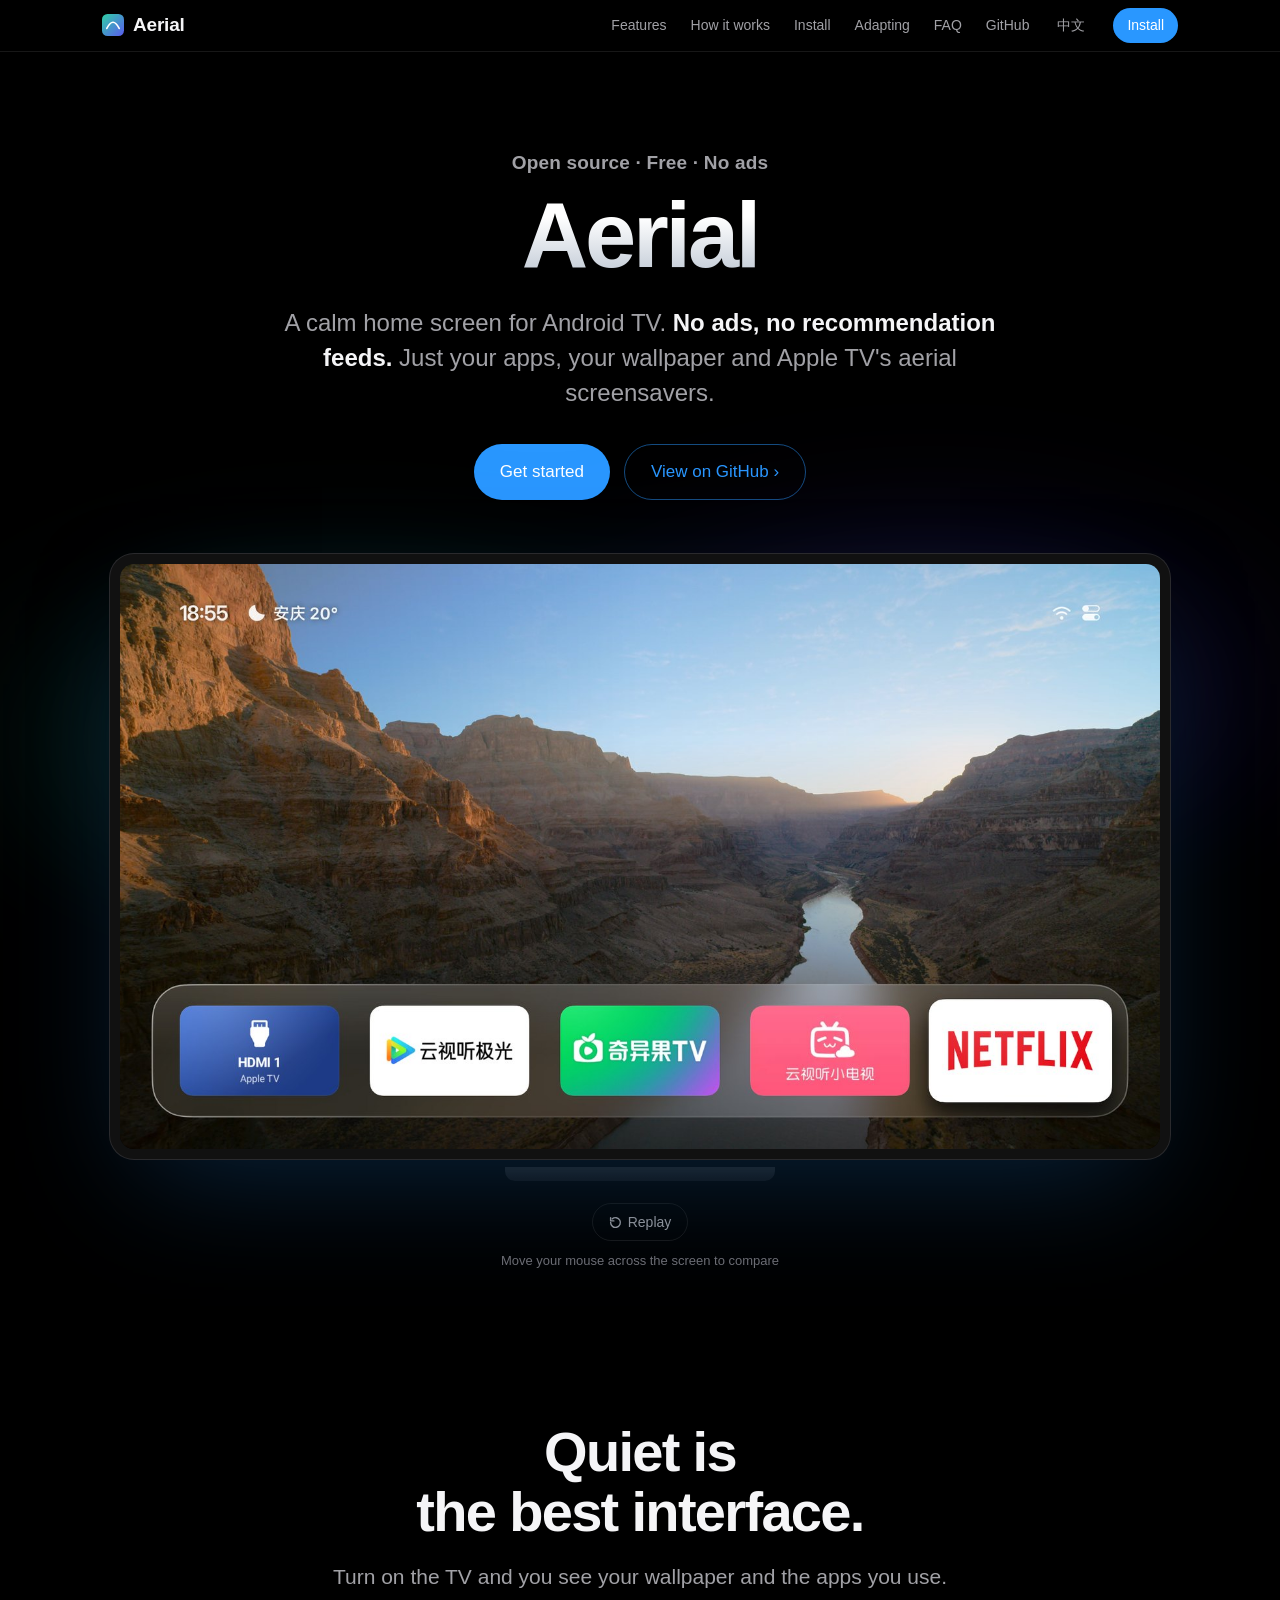
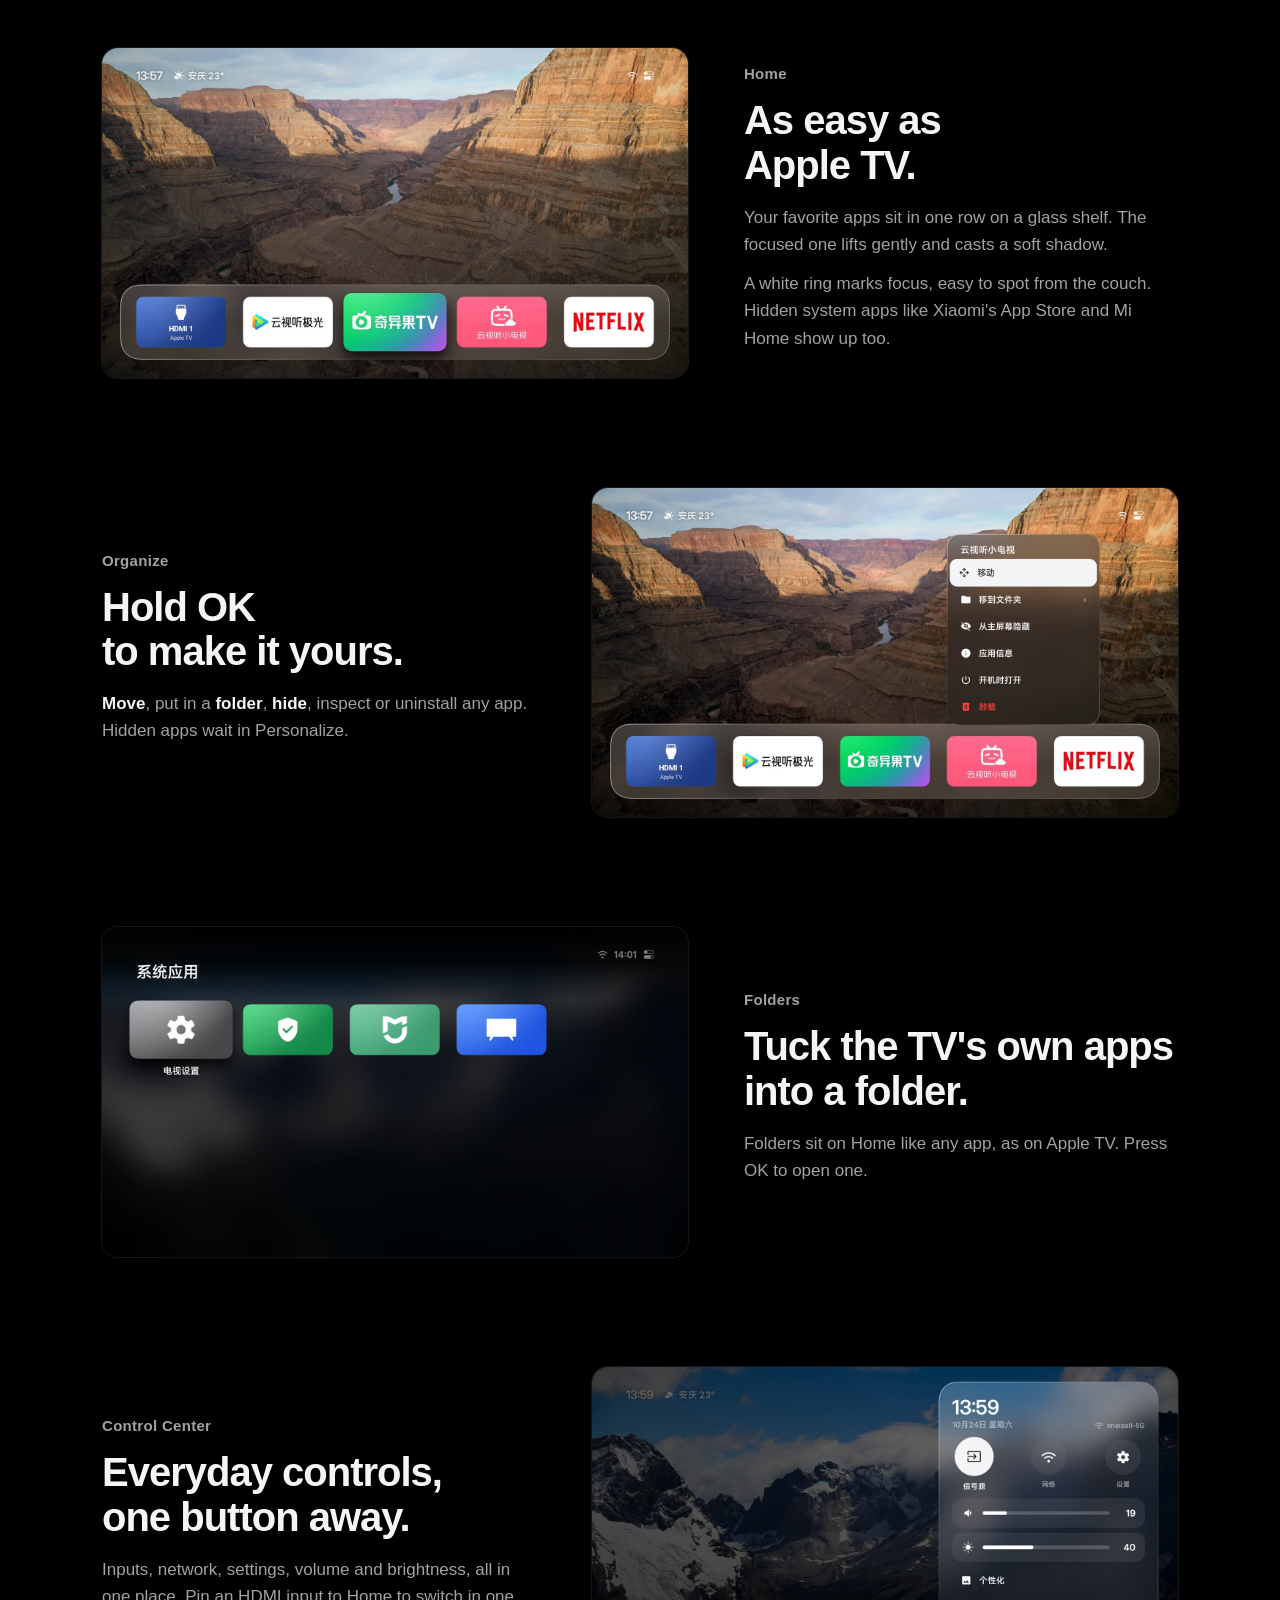
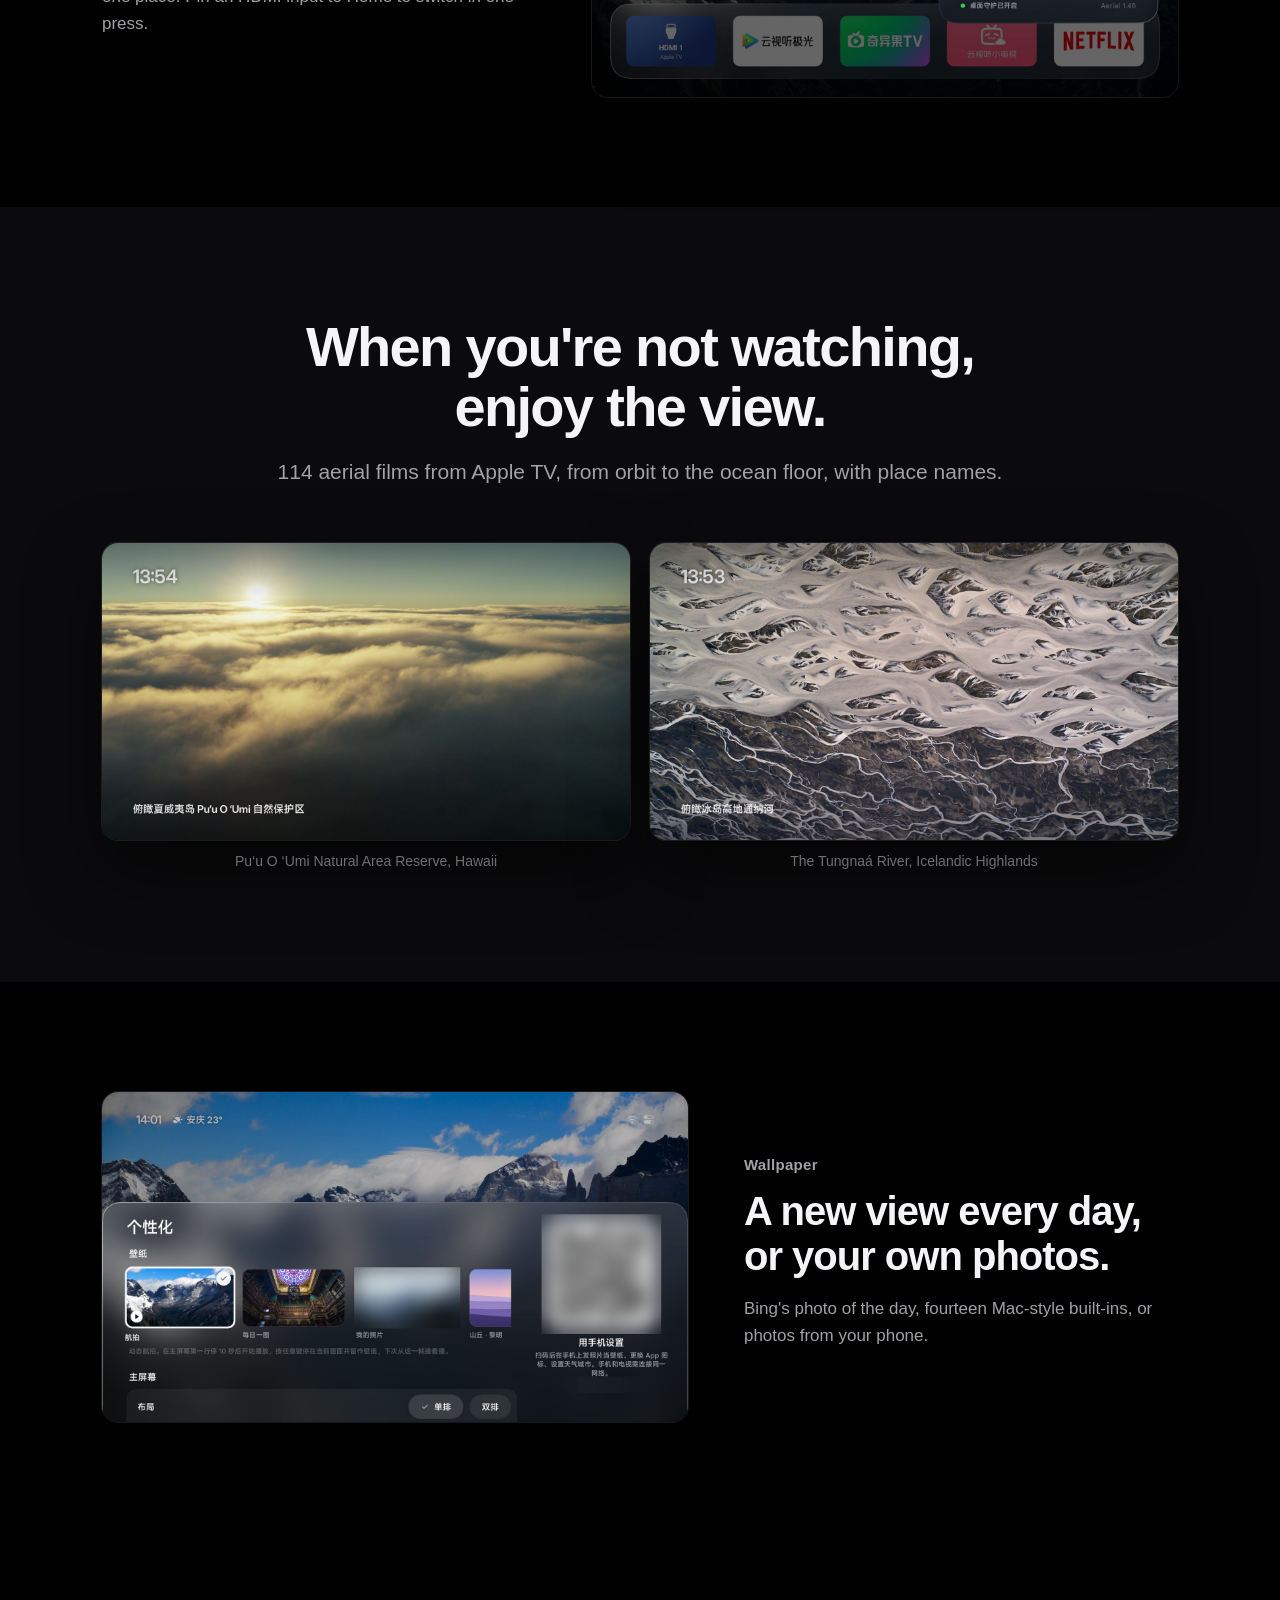
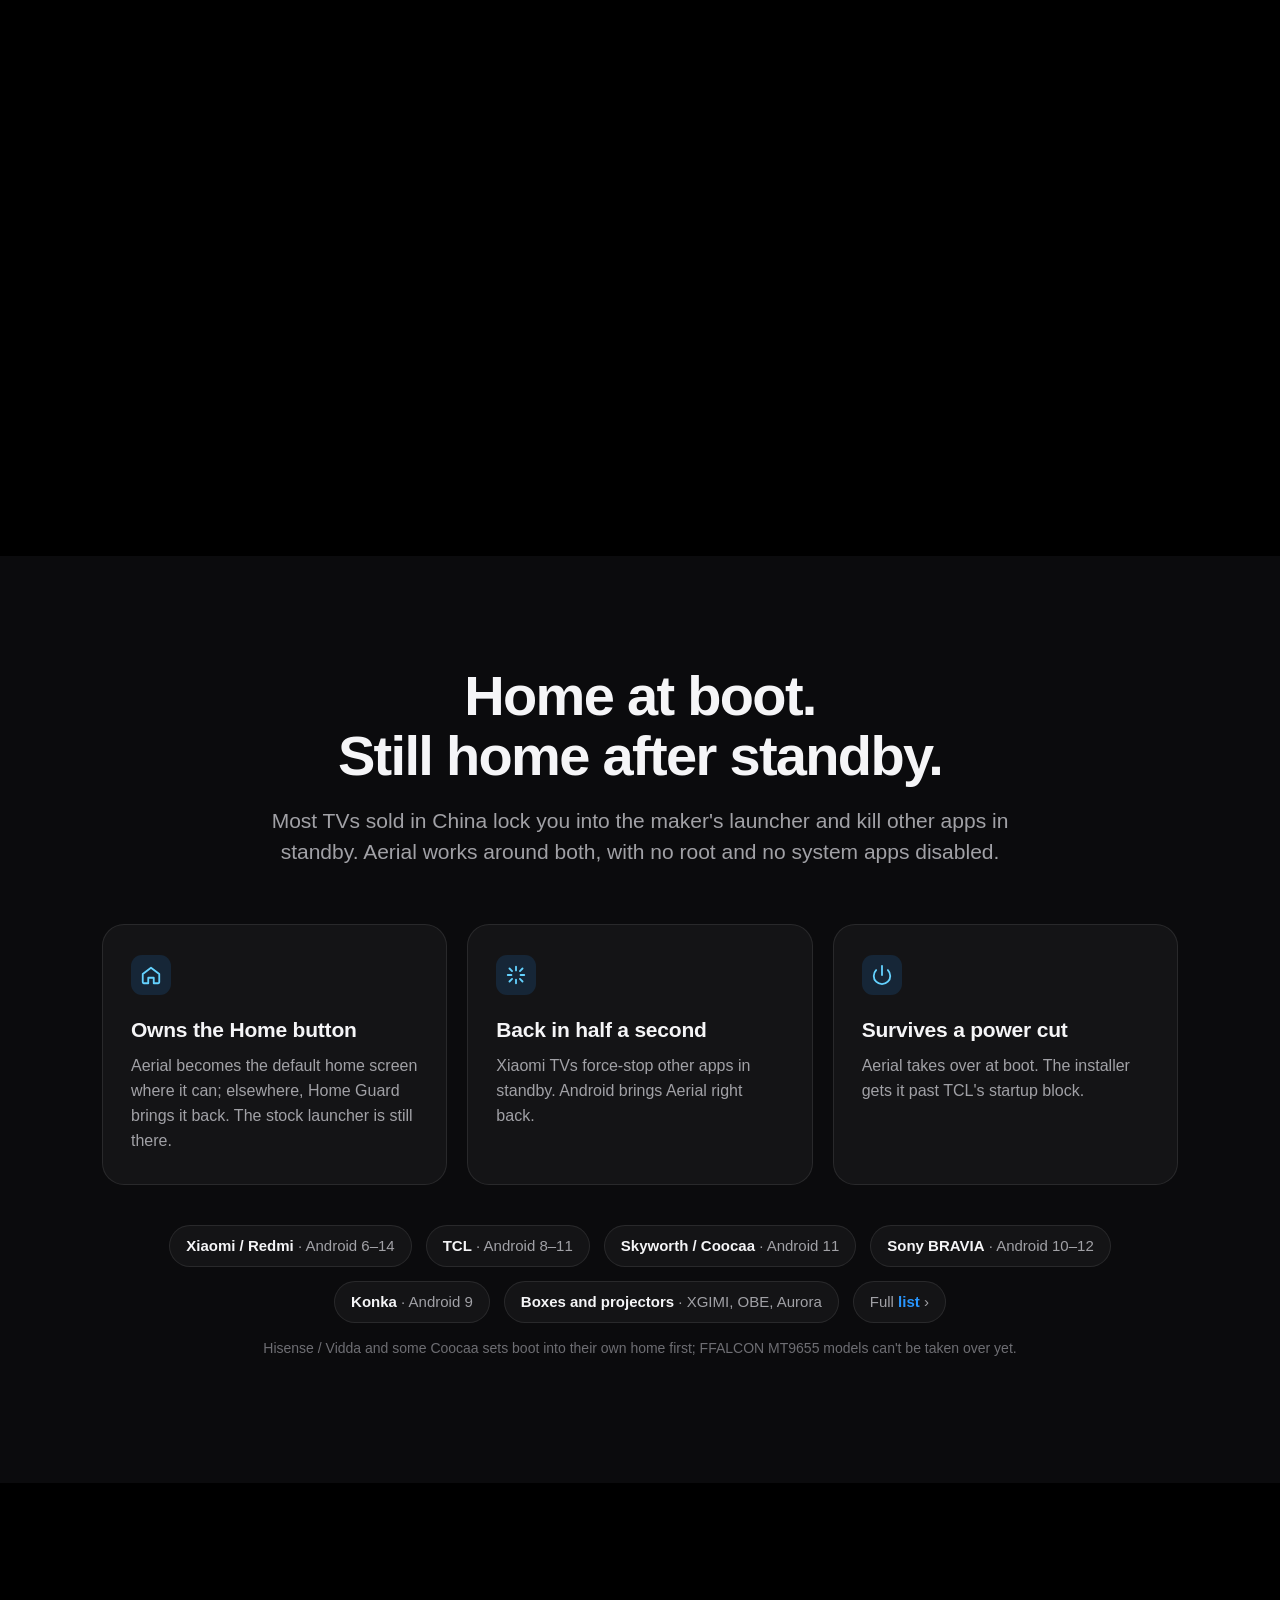
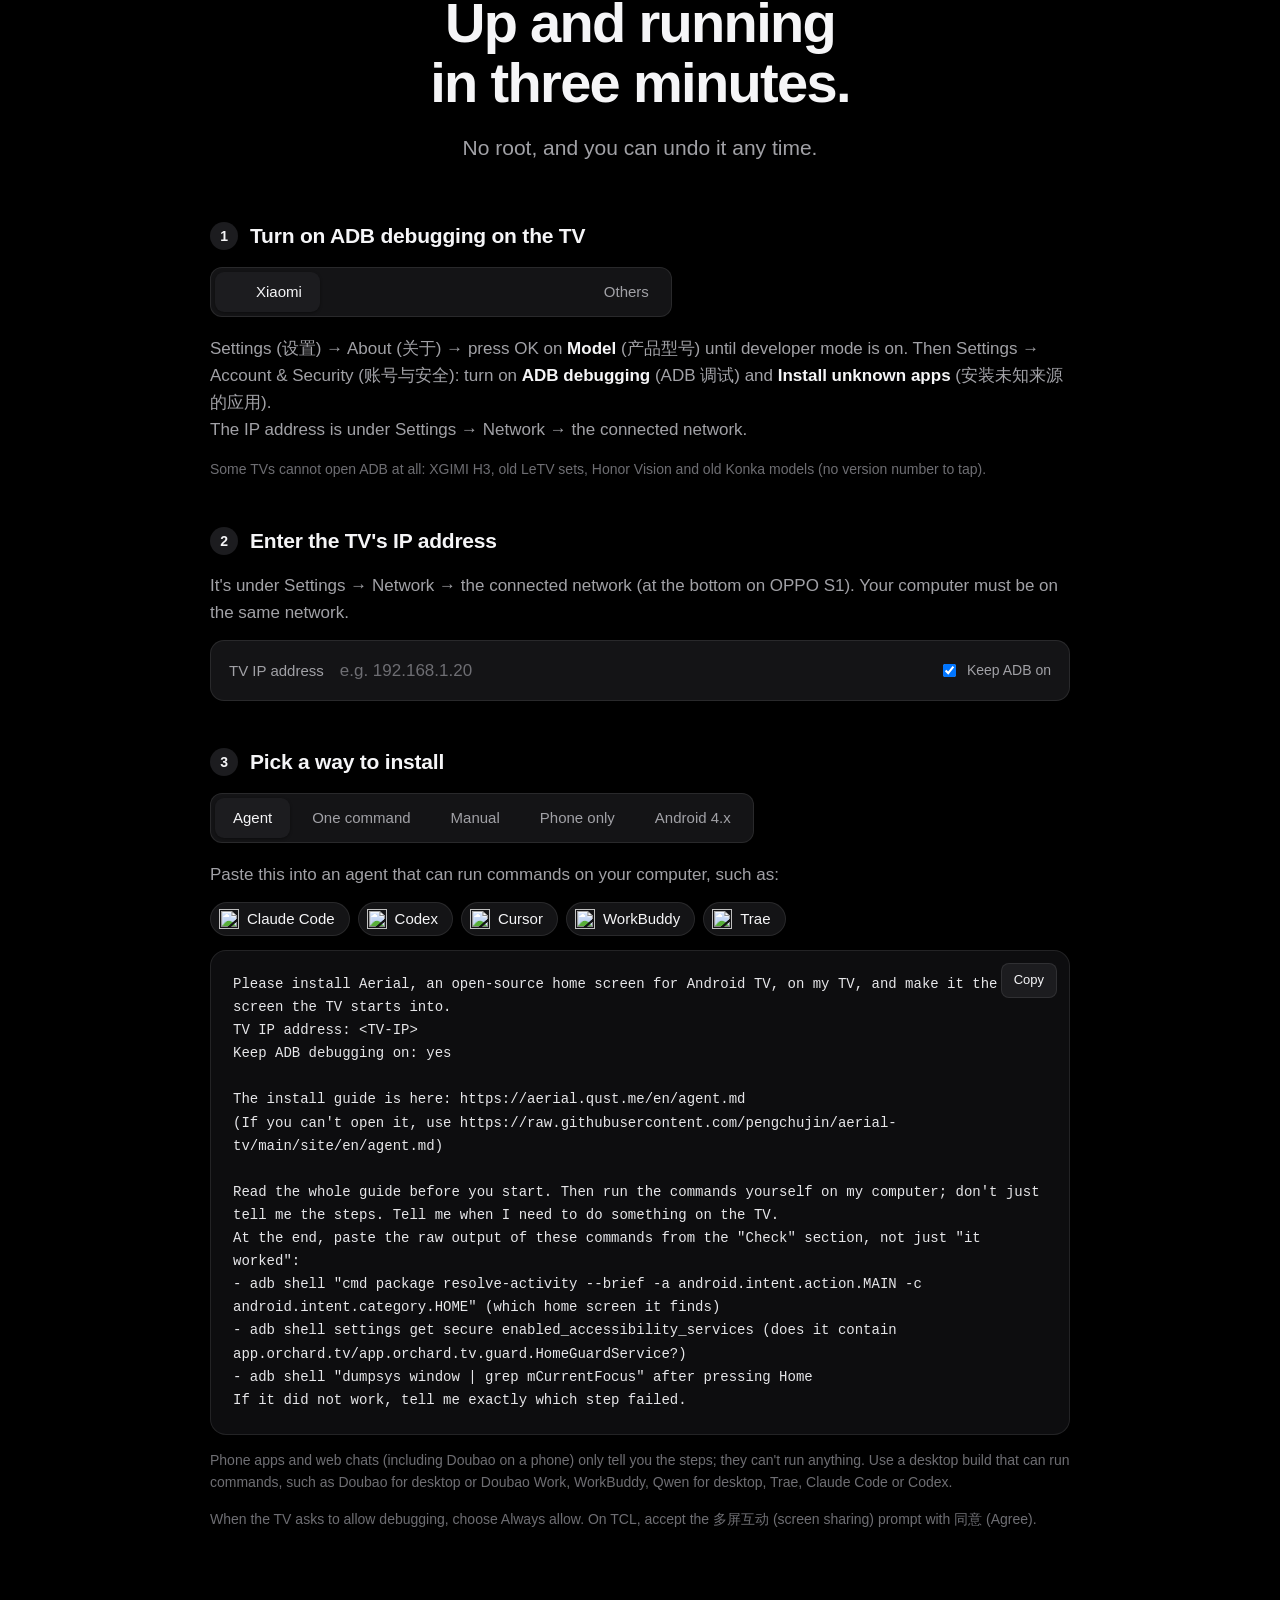
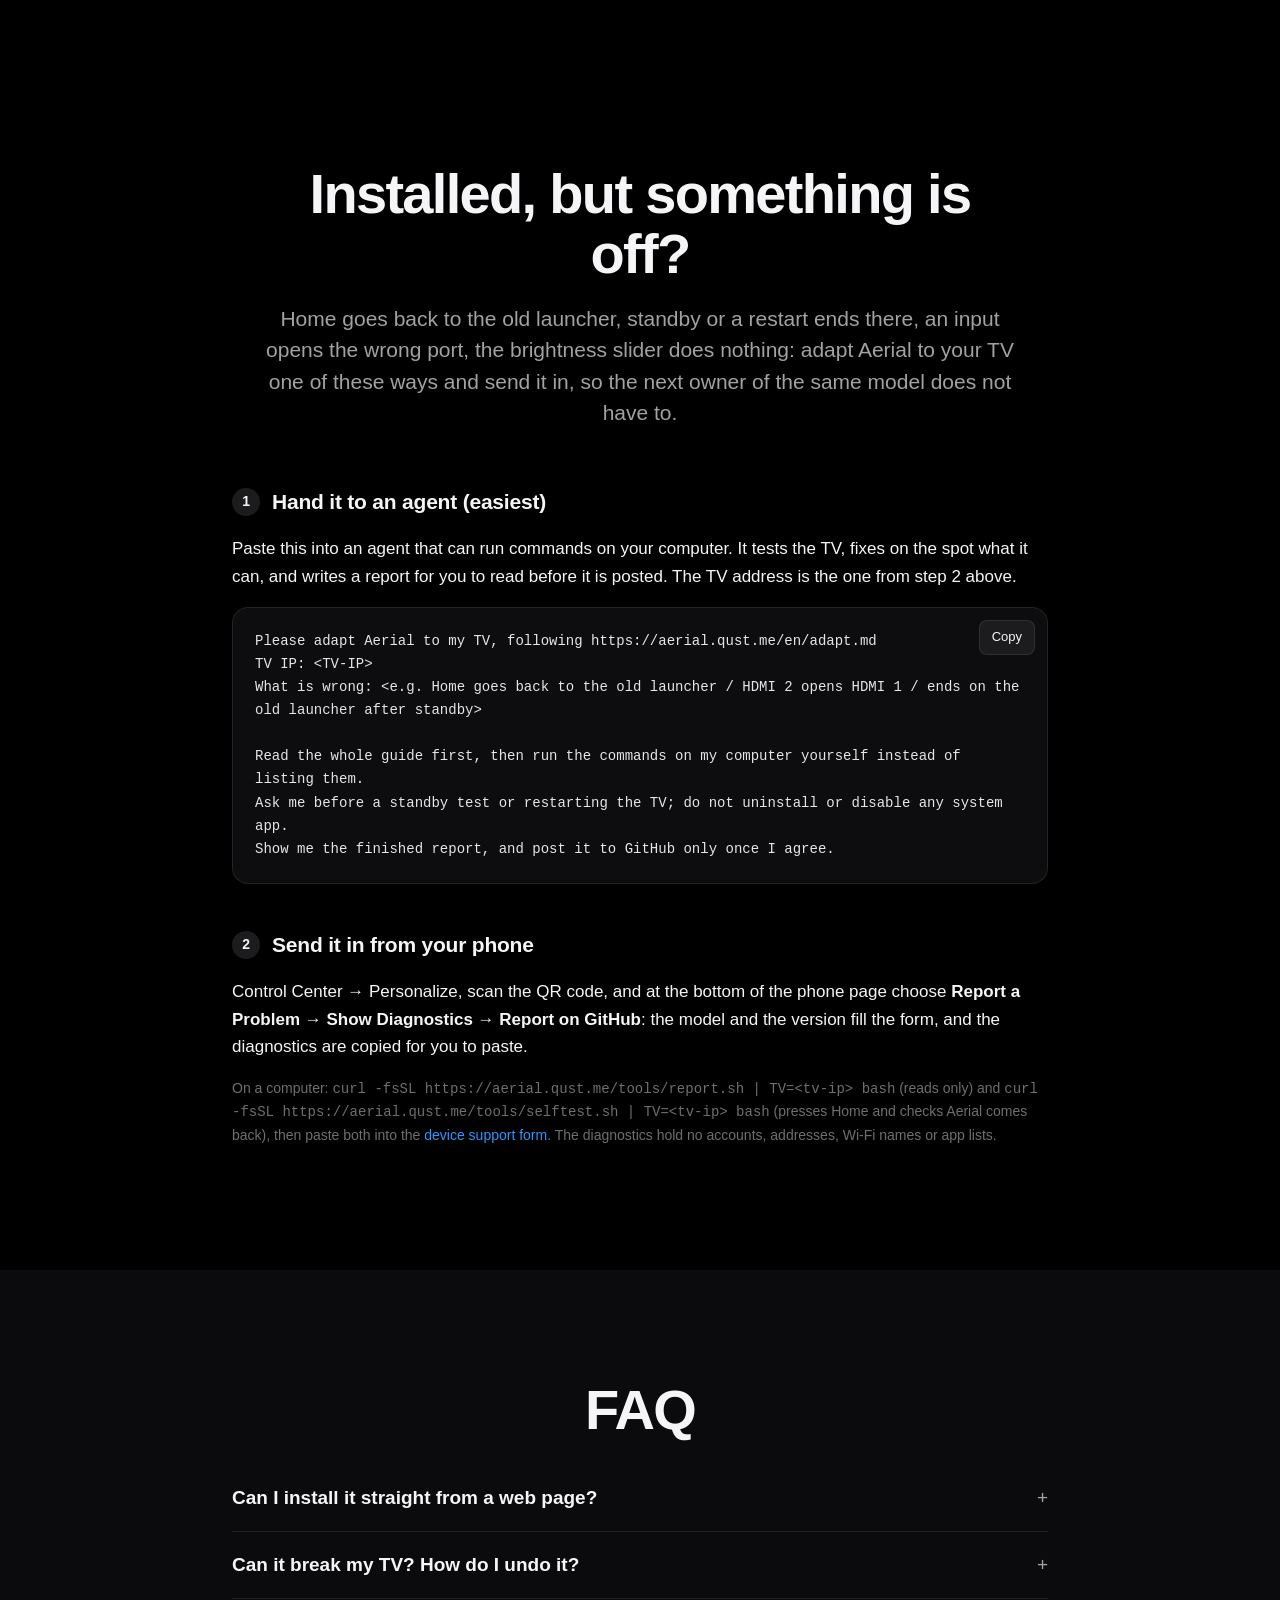
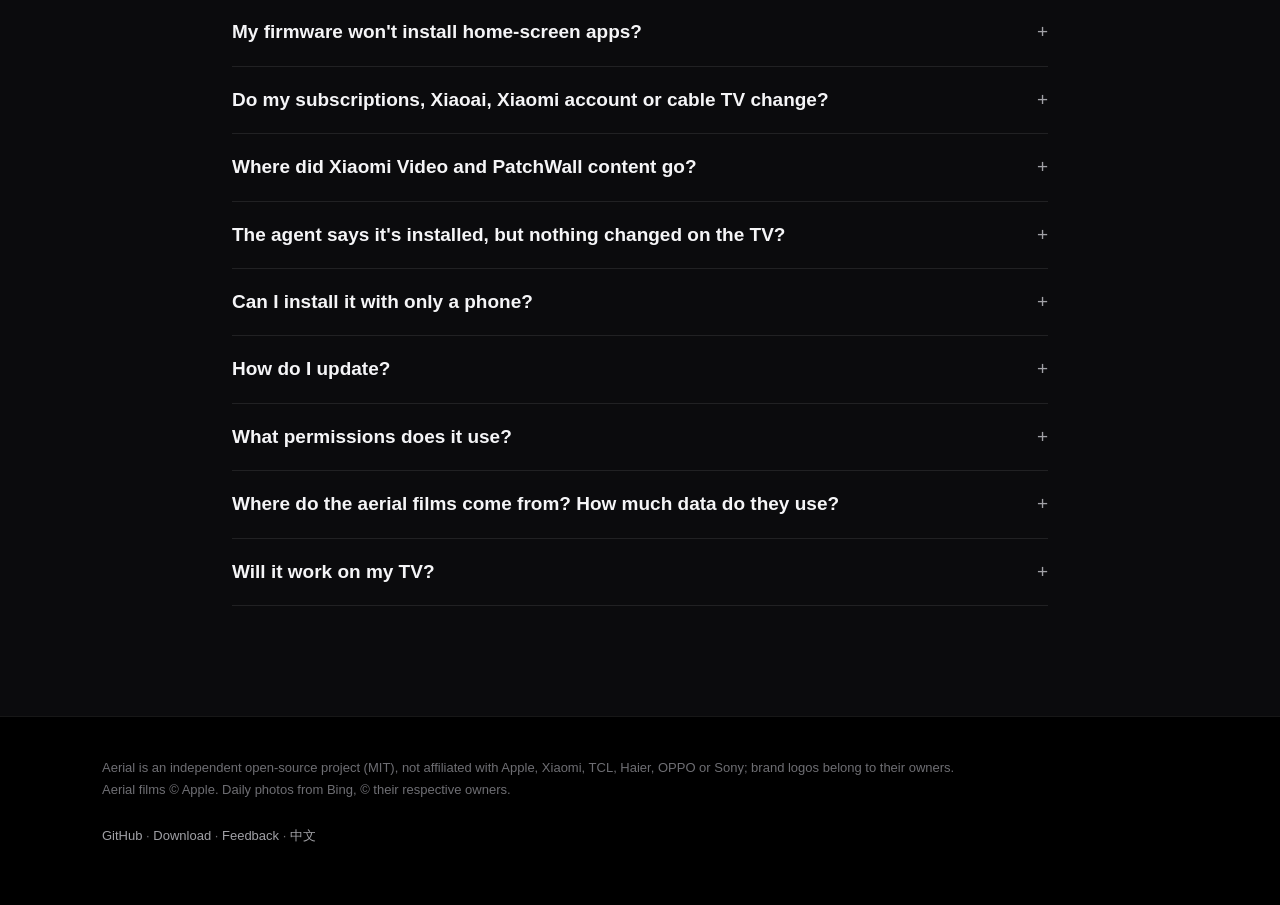
==== site/en/index.html @ 7288b221 "Lite in the agent guide: pick the build by Android version, refuse the wrong one agent.md (zh/en) ch" ====
<!doctype html>
<html lang="en">
<head>
<meta charset="utf-8">
<meta name="viewport" content="width=device-width, initial-scale=1, viewport-fit=cover">
<script>
  // Open the page in the browser's language, unless the visitor picked one with the switcher.
  (function () {
    if (/bot|crawl|spider|slurp/i.test(navigator.userAgent)) return;
    var saved; try { saved = localStorage.getItem('aerial-lang'); } catch (e) {}
    var lang = (navigator.languages && navigator.languages[0]) || navigator.language || '';
    if (saved ? saved === 'zh' : /^zh/i.test(lang)) location.replace('../' + location.hash);
  })();
</script>
<title>Aerial · A calm home screen for Android TV</title>
<meta name="description" content="An open-source, tvOS-style home screen for Android TV. No ads, no recommendation feeds. Just your apps, your wallpaper and Apple TV's aerial screensavers. Built for Xiaomi, TCL, Skyworth, Sony and other TVs and boxes sold in China.">
<meta property="og:title" content="Aerial · A calm home screen for Android TV">
<meta property="og:description" content="An open-source, tvOS-style home screen for Android TV. No ads, and it stays your home screen.">
<meta property="og:image" content="../img/home.jpg?v=147">
<meta name="theme-color" content="#000000">
<link rel="alternate" hreflang="zh" href="https://aerial.qust.me/">
<link rel="alternate" hreflang="en" href="https://aerial.qust.me/en/">
<link rel="alternate" hreflang="x-default" href="https://aerial.qust.me/en/">
<link rel="icon" href="../favicon.svg" type="image/svg+xml">
<link rel="stylesheet" href="../style.css?v=12">
</head>
<body>

<nav>
  <div class="wrap">
    <a class="brand" href="#top" aria-label="Aerial"><svg width="22" height="22" viewBox="0 0 32 32" aria-hidden="true"><defs><linearGradient id="g" x1="0" y1="0" x2="1" y2="1"><stop offset="0" stop-color="#2fd0a5"/><stop offset="1" stop-color="#5b5bf0"/></linearGradient></defs><rect width="32" height="32" rx="8" fill="url(#g)"/><path d="M7 21c3-6 6-9 9-9s6 3 9 9" fill="none" stroke="#fff" stroke-width="2.4" stroke-linecap="round"/></svg> Aerial</a>
    <div class="links">
      <a href="#features">Features</a>
      <a href="#how">How it works</a>
      <a href="#install">Install</a>
      <a href="#adapt">Adapting</a>
      <a href="#faq">FAQ</a>
      <a href="https://github.com/pengchujin/aerial-tv">GitHub</a>
    </div>
    <a class="lang" href="../" data-lang="zh" hreflang="zh" lang="zh-CN">中文</a>
    <a class="cta" href="#install">Install</a>
  </div>
</nav>

<header class="hero" id="top">
  <div class="wrap">
    <p class="eyebrow">Open source · Free · No ads</p>
    <h1>Aerial</h1>
    <p class="lede">A calm home screen for Android TV. <strong>No ads, no recommendation feeds.</strong> Just your apps, your wallpaper and Apple TV's aerial screensavers.</p>
    <div class="actions">
      <a class="btn primary" href="#install">Get started</a>
      <a class="btn ghost" href="https://github.com/pengchujin/aerial-tv">View on GitHub ›</a>
    </div>
    <div class="tv reveal">
      <div class="glow"></div>
      <div class="screen compare" id="compare" role="slider" tabindex="0" aria-label="The TV's stock home screen compared with Aerial. Move left or right to compare." aria-valuemin="0" aria-valuemax="100" aria-valuenow="0">
        <img class="before" src="../img/stock-xiaomi.jpg?v=3" alt="The TV's stock home screen, covered in show recommendations and membership badges" width="1600" height="900">
        <div class="after"><img src="../img/home.jpg?v=147" alt="Aerial's home screen: a landscape wallpaper and a row of apps on a glass shelf" width="1600" height="900"></div>
        <div class="divider" aria-hidden="true"><span class="knob"><svg width="20" height="20" viewBox="0 0 24 24" fill="none" stroke="currentColor" stroke-width="2.4" stroke-linecap="round" stroke-linejoin="round"><path d="M9 6l-6 6 6 6M15 6l6 6-6 6"/></svg></span></div>
      </div>
      <div class="stand"></div>
      <div class="compare-legend">
        <button type="button" class="replay"><svg width="13" height="13" viewBox="0 0 24 24" fill="none" stroke="currentColor" stroke-width="2.6" stroke-linecap="round" stroke-linejoin="round" aria-hidden="true"><path d="M3 12a9 9 0 1 0 3-6.7"/><path d="M3 3v6h6"/></svg>Replay</button>
        <span class="compare-hint">Move your mouse across the screen to compare</span>
      </div>
    </div>
  </div>
</header>

<section id="features">
  <div class="wrap">
    <div class="head reveal">
      <h2>Quiet is<br>the best interface.</h2>
      <p>Turn on the TV and you see your wallpaper and the apps you use.</p>
    </div>

    <div class="feature reveal">
      <div class="shot"><img src="../img/focus.jpg?v=146" alt="The glass shelf under the top row, with an app in focus" loading="lazy" width="1600" height="900"></div>
      <div>
        <p class="kicker">Home</p>
        <h3>As easy as<br>Apple TV.</h3>
        <p>Your favorite apps sit in one row on a glass shelf. The focused one lifts gently and casts a soft shadow.</p>
        <p>A white ring marks focus, easy to spot from the couch. Hidden system apps like Xiaomi's App Store and Mi Home show up too.</p>
      </div>
    </div>

    <div class="feature flip reveal">
      <div class="shot"><img src="../img/menu.jpg?v=146" alt="The long-press menu: Move, Move to Folder, Hide, App Info, Uninstall" loading="lazy" width="1600" height="900"></div>
      <div>
        <p class="kicker">Organize</p>
        <h3>Hold OK<br>to make it yours.</h3>
        <p><strong>Move</strong>, put in a <strong>folder</strong>, <strong>hide</strong>, inspect or uninstall any app. Hidden apps wait in Personalize.</p>
      </div>
    </div>

    <div class="feature reveal">
      <div class="shot"><img src="../img/folder.jpg?v=146" alt="An open folder of system apps" loading="lazy" width="1600" height="900"></div>
      <div>
        <p class="kicker">Folders</p>
        <h3>Tuck the TV's own apps<br>into a folder.</h3>
        <p>Folders sit on Home like any app, as on Apple TV. Press OK to open one.</p>
      </div>
    </div>

    <div class="feature flip reveal">
      <div class="shot"><img src="../img/control-center.jpg?v=146" alt="Control Center: inputs, network, settings, volume and brightness" loading="lazy" width="1600" height="900"></div>
      <div>
        <p class="kicker">Control Center</p>
        <h3>Everyday controls,<br>one button away.</h3>
        <p>Inputs, network, settings, volume and brightness, all in one place. Pin an HDMI input to Home to switch in one press.</p>
      </div>
    </div>
  </div>
</section>

<section class="alt">
  <div class="wrap">
    <div class="head reveal">
      <h2>When you're not watching,<br>enjoy the view.</h2>
      <p>114 aerial films from Apple TV, from orbit to the ocean floor, with place names.</p>
    </div>
    <div class="gallery reveal">
      <figure>
        <div class="shot"><img src="../img/screensaver-aerial.jpg?v=146" alt="Aerial screensaver over the Pu‘u O ‘Umi Natural Area Reserve, Hawaii" loading="lazy" width="1600" height="900"></div>
        <figcaption>Pu‘u O ‘Umi Natural Area Reserve, Hawaii</figcaption>
      </figure>
      <figure>
        <div class="shot"><img src="../img/screensaver-aerial-2.jpg?v=146" alt="Aerial screensaver over the Tungnaá River in the Icelandic Highlands" loading="lazy" width="1600" height="900"></div>
        <figcaption>The Tungnaá River, Icelandic Highlands</figcaption>
      </figure>
    </div>
  </div>
</section>

<section>
  <div class="wrap">
    <div class="feature reveal">
      <div class="shot"><img src="../img/wallpaper.jpg?v=146" alt="The Personalize panel" loading="lazy" width="1600" height="900"></div>
      <div>
        <p class="kicker">Wallpaper</p>
        <h3>A new view every day,<br>or your own photos.</h3>
        <p>Bing's photo of the day, fourteen Mac-style built-ins, or photos from your phone.</p>
      </div>
    </div>
    <div class="phone-row reveal" style="margin-top:110px">
      <div>
        <p class="kicker">Set up from your phone</p>
        <h3 class="sub">Scan.<br>Don't type.</h3>
        <p class="muted">Scan the code on the TV to arrange Home on your phone (drag to reorder, rename, change icons, folders, hide, add HDMI), upload photos, pick a wallpaper or change the screensaver.</p>
      </div>
      <div class="phone"><img src="../img/phone.jpg?v=147" alt="The Home Screen tab of the phone page: the TV's tiles in a grid" loading="lazy" width="780" height="1384"></div>
    </div>
  </div>
</section>

<section class="alt" id="how">
  <div class="wrap">
    <div class="head reveal">
      <h2>Home at boot.<br>Still home after standby.</h2>
      <p>Most TVs sold in China lock you into the maker's launcher and kill other apps in standby. Aerial works around both, with no root and no system apps disabled.</p>
    </div>
    <div class="grid3 reveal">
      <div class="tile">
        <div class="ic"><svg width="22" height="22" viewBox="0 0 24 24" fill="none" stroke="currentColor" stroke-width="2" stroke-linecap="round" stroke-linejoin="round"><path d="M3 11l9-7 9 7v9a1 1 0 0 1-1 1h-5v-6h-6v6H4a1 1 0 0 1-1-1z"/></svg></div>
        <h4>Owns the Home button</h4>
        <p>Aerial becomes the default home screen where it can; elsewhere, Home Guard brings it back. The stock launcher is still there.</p>
      </div>
      <div class="tile">
        <div class="ic"><svg width="22" height="22" viewBox="0 0 24 24" fill="none" stroke="currentColor" stroke-width="2" stroke-linecap="round" stroke-linejoin="round"><path d="M12 3v4M12 17v4M4.9 4.9l2.8 2.8M16.3 16.3l2.8 2.8M3 12h4M17 12h4M4.9 19.1l2.8-2.8M16.3 7.7l2.8-2.8"/></svg></div>
        <h4>Back in half a second</h4>
        <p>Xiaomi TVs force-stop other apps in standby. Android brings Aerial right back.</p>
      </div>
      <div class="tile">
        <div class="ic"><svg width="22" height="22" viewBox="0 0 24 24" fill="none" stroke="currentColor" stroke-width="2" stroke-linecap="round" stroke-linejoin="round"><path d="M12 2v10"/><path d="M18.4 6.6a9 9 0 1 1-12.8 0"/></svg></div>
        <h4>Survives a power cut</h4>
        <p>Aerial takes over at boot. The installer gets it past TCL's startup block.</p>
      </div>
    </div>
    <div class="devices reveal">
      <span class="chip"><b>Xiaomi / Redmi</b> · Android 6–14</span>
      <span class="chip"><b>TCL</b> · Android 8–11</span>
      <span class="chip"><b>Skyworth / Coocaa</b> · Android 11</span>
      <span class="chip"><b>Sony BRAVIA</b> · Android 10–12</span>
      <span class="chip"><b>Konka</b> · Android 9</span>
      <span class="chip"><b>Boxes and projectors</b> · XGIMI, OBE, Aurora</span>
      <a class="chip chip-link" href="https://github.com/pengchujin/aerial-tv/blob/main/README.en.md#supported-tvs">Full <b>list</b> ›</a>
    </div>
    <p class="note devices-note reveal">Hisense / Vidda and some Coocaa sets boot into their own home first; FFALCON MT9655 models can't be taken over yet.</p>
  </div>
</section>

<section id="install">
  <div class="wrap">
    <div class="head reveal">
      <h2>Up and running<br>in three minutes.</h2>
      <p>No root, and you can undo it any time.</p>
    </div>

    <div class="install reveal">
      <h3 class="step"><span>1</span>Turn on ADB debugging on the TV</h3>
      <div class="tabs" role="tablist" data-tabs="brand">
        <button role="tab" aria-selected="true" data-tab="xiaomi"><i class="logo xiaomi" aria-hidden="true"></i>Xiaomi</button>
        <button role="tab" aria-selected="false" data-tab="tcl" aria-label="TCL"><i class="logo tcl" aria-hidden="true"></i></button>
        <button role="tab" aria-selected="false" data-tab="haier" aria-label="Haier"><i class="logo haier" aria-hidden="true"></i></button>
        <button role="tab" aria-selected="false" data-tab="oppo" aria-label="OPPO"><i class="logo oppo" aria-hidden="true"></i></button>
        <button role="tab" aria-selected="false" data-tab="other"><i class="logo android" aria-hidden="true"></i>Others</button>
      </div>
      <div class="panel on" data-panel="xiaomi"><p>Settings (设置) → About (关于) → press OK on <b>Model</b> (产品型号) until developer mode is on. Then Settings → Account &amp; Security (账号与安全): turn on <b>ADB debugging</b> (ADB 调试) and <b>Install unknown apps</b> (安装未知来源的应用).<br>The IP address is under Settings → Network → the connected network.</p></div>
      <div class="panel" data-panel="tcl"><p>Settings (设置) → About (关于) → <b>Device info</b> (本机信息), then quickly press <b>Up, Down, Left, Right</b>. Turn on <b>ADB</b> in the <b>More</b> (更多) group that appears.<br>The IP address is under Settings → Network → the connected network.</p></div>
      <div class="panel" data-panel="haier"><p>Press the Source button <b>on the TV itself</b>. While the source menu is open, press <b>Left, Left, Up, Right</b> on the remote to open the factory menu (海尔工厂菜单), then set <b>ADB 调试开关</b> (ADB debugging) to on. Change nothing else.<br>The IP address is under Settings → Network → the connected network.</p></div>
      <div class="panel" data-panel="oppo"><p>Settings (设置) → System (系统) → About (关于本机) → <b>Model</b> (设备型号), press <b>Up, Up, Right, Right</b>, then OK. Then Settings → System → <b>Developer options</b> (开发者选项) and turn on <b>USB debugging</b> (USB 调试, sometimes called ADB debugging).<br>The IP address is at the <b>bottom</b> of Settings → Network → the connected network.</p></div>
      <div class="panel" data-panel="other"><p>Settings → Device Preferences → About → press <b>Build</b> (not Android version) 7 times, then turn on <b>USB debugging</b> in Developer options.<br>The IP address is under Settings → Network → the connected network.</p></div>
      <p class="note">Some TVs cannot open ADB at all: XGIMI H3, old LeTV sets, Honor Vision and old Konka models (no version number to tap).</p>

      <h3 class="step"><span>2</span>Enter the TV's IP address</h3>
      <p class="hint">It's under Settings → Network → the connected network (at the bottom on OPPO S1). Your computer must be on the same network.</p>
      <div class="field">
        <label for="ip">TV IP address</label>
        <input id="ip" inputmode="decimal" autocomplete="off" spellcheck="false" placeholder="e.g. 192.168.1.20">
        <label class="opt"><input type="checkbox" id="keep" checked> Keep ADB on</label>
      </div>

      <h3 class="step"><span>3</span>Pick a way to install</h3>
      <div class="tabs" role="tablist" data-tabs="method">
        <button role="tab" aria-selected="true" data-tab="agent">Agent</button>
        <button role="tab" aria-selected="false" data-tab="cli">One command</button>
        <button role="tab" aria-selected="false" data-tab="manual">Manual</button>
        <button role="tab" aria-selected="false" data-tab="phone">Phone only</button>
        <button role="tab" aria-selected="false" data-tab="lite">Android 4.x</button>
      </div>

      <div class="panel on" data-panel="agent">
        <p>Paste this into an agent that can run commands on your computer, such as:</p>
        <ul class="agents">
          <li><img src="../img/agents/claude-code.svg" alt="" width="20" height="20">Claude Code</li>
          <li><img src="../img/agents/codex.svg" alt="" width="20" height="20">Codex</li>
          <li><img src="../img/agents/cursor.svg" alt="" width="20" height="20">Cursor</li>
          <li><img src="../img/agents/workbuddy.svg" alt="" width="20" height="20">WorkBuddy</li>
          <li><img src="../img/agents/trae.svg" alt="" width="20" height="20">Trae</li>
        </ul>
        <div class="code"><button class="copy" data-copy="prompt">Copy</button><pre id="prompt"></pre></div>
        <p class="note">Phone apps and web chats (including Doubao on a phone) only tell you the steps; they can't run anything. Use a desktop build that can run commands, such as Doubao for desktop or Doubao Work, WorkBuddy, Qwen for desktop, Trae, Claude Code or Codex.</p>
      </div>

      <div class="panel" data-panel="cli">
        <p>Run it in a macOS or Linux terminal; it downloads adb if you don't have it. On Windows, use an agent.</p>
        <div class="code"><button class="copy" data-copy="cmd">Copy</button><pre id="cmd"></pre></div>
      </div>

      <div class="panel" data-panel="manual">
        <p>Download <a href="../download/aerial-standard.apk"><b>aerial-standard.apk</b></a>, then run:</p>
        <div class="code"><button class="copy" data-copy="manualcmd">Copy</button><pre id="manualcmd"></pre></div>
      </div>

      <div class="panel" data-panel="phone">
        <p>Without a computer, use an ADB app on a phone: <b>甲壳虫 ADB 助手</b> (Beetle ADB), <b>超级小爱</b> (Super Xiaoai), or similar tools from the app store.</p>
        <ol>
          <li>Phone and TV on the same Wi-Fi.</li>
          <li>Turn on ADB on the TV as in step 1 above; the IP address is in the same place.</li>
          <li>Connect the phone to <code>&lt;TV-IP&gt;:5555</code>; choose Always allow on the TV.</li>
          <li>Install Aerial from the app (standard build; try the guard build if that is refused), then grant permissions one by one as in Windows item 3 of the <a href="agent.md">install guide</a> and start the app as in item 6.</li>
        </ol>
        <p class="note">Users have installed Aerial this way; we have not tested each tool. Phone tools usually can't finish every setting, so once it's installed, run the check with a computer or an agent if you can.</p>
      </div>

      <div class="panel" data-panel="lite">
        <p><b>Aerial Lite</b> is a separate app for old TVs and boxes on <b>Android 4.0-4.4</b>, looking the same as the full app. <b>This is its first release (1.0), a beta</b>: it was tested on emulators and newer TVs only, and real 4.x TVs may still show small problems.</p>
        <p><b>Nothing extra to do</b>: the Agent and One command tabs both check the TV's Android version first, then install Lite on 4.x and the full app on 5.0 and later, never the wrong one.</p>
        <p>Without a computer: copy <a href="../download/aerial-lite.apk"><b>aerial-lite.apk</b></a> to a USB drive and open it with the TV's file manager (on 4.x TVs only). Then <b>press Home on the remote</b>; when Android asks which app to use, choose <b>Aerial Lite</b>, then <b>Always</b>.</p>
        <p class="note">Lite has no Home Guard: where the firmware keeps Home for its own launcher, open Lite from the app list. No aerial wallpaper, input tiles or in-app updates either (updating is installing again). To undo: Settings → Apps → Aerial Lite → Clear defaults, or uninstall it. Report problems with the <a href="https://github.com/pengchujin/aerial-tv/issues/new?template=device.yml&amp;title=%5BLite%5D%20">device support form</a>, with Lite in the title.</p>
      </div>

      <p class="note">When the TV asks to allow debugging, choose Always allow. On TCL, accept the 多屏互动 (screen sharing) prompt with 同意 (Agree).</p>
    </div>
  </div>
</section>

<section id="adapt">
  <div class="wrap" style="max-width:860px">
    <div class="head reveal">
      <h2>Installed, but something is off?</h2>
      <p>Home goes back to the old launcher, standby or a restart ends there, an input opens the wrong port, the brightness slider does nothing: adapt Aerial to your TV one of these ways and send it in, so the next owner of the same model does not have to.</p>
    </div>
    <div class="install reveal">
      <h3 class="step"><span>1</span>Hand it to an agent (easiest)</h3>
      <p>Paste this into an agent that can run commands on your computer. It tests the TV, fixes on the spot what it can, and writes a report for you to read before it is posted. The TV address is the one from step 2 above.</p>
      <div class="code"><button class="copy" data-copy="adaptprompt">Copy</button><pre id="adaptprompt"></pre></div>

      <h3 class="step"><span>2</span>Send it in from your phone</h3>
      <p>Control Center → Personalize, scan the QR code, and at the bottom of the phone page choose <b>Report a Problem → Show Diagnostics → Report on GitHub</b>: the model and the version fill the form, and the diagnostics are copied for you to paste.</p>
      <p class="note">On a computer: <code>curl -fsSL https://aerial.qust.me/tools/report.sh | TV=&lt;tv-ip&gt; bash</code> (reads only) and <code>curl -fsSL https://aerial.qust.me/tools/selftest.sh | TV=&lt;tv-ip&gt; bash</code> (presses Home and checks Aerial comes back), then paste both into the <a href="https://github.com/pengchujin/aerial-tv/issues/new?template=device.yml">device support form</a>. The diagnostics hold no accounts, addresses, Wi-Fi names or app lists.</p>
    </div>
  </div>
</section>

<section class="alt" id="faq">
  <div class="wrap" style="max-width:860px">
    <div class="head reveal" style="margin-bottom:24px"><h2>FAQ</h2></div>
    <div class="reveal">
      <details>
        <summary>Can I install it straight from a web page?</summary>
        <p>No. Browsers can't reach the TV's ADB. The agent prompt or the one-line command is the easiest way.</p>
      </details>
      <details>
        <summary>Can it break my TV? How do I undo it?</summary>
        <p>No. Aerial doesn't touch system apps; it grants itself a few permissions and changes the home screen and screensaver settings, and all of that can be undone. The easiest way is to paste the text below into an AI that can run commands on a computer (the same kind you installed with): it follows the Undo section of the <a href="agent.md">install guide</a>, undoes every change and leaves the TV on its original home screen. Add "and uninstall Aerial as well" to also remove it.</p>
        <div class="code"><button class="copy" data-copy="restoreprompt">Copy</button><pre id="restoreprompt"></pre></div>
        <p>By hand: replace the final <code>bash</code> in the one-line command with <code>bash -s restore</code>, that is <code>curl -fsSL https://aerial.qust.me/install.sh | TV=&lt;TV-IP&gt; bash -s restore</code>; add <code>--uninstall</code> to remove Aerial too. On Windows without bash, the commands one by one are in the <a href="agent.md">install guide</a>.</p>
      </details>
      <details>
        <summary>My firmware won't install home-screen apps?</summary>
        <p>Install the build that doesn't declare itself a home screen: add <code>-s guard</code> to the end of the one-line command, or download <a href="../download/aerial-guard.apk">aerial-guard.apk</a> for a manual install.</p>
      </details>
      <details>
        <summary>Do my subscriptions, Xiaoai, Xiaomi account or cable TV change?</summary>
        <p>No. Aerial only replaces the home screen: Xiaomi / TCL subscriptions, Xiaoai, your Xiaomi account and cable TV all work as before, and the old home screen still opens from the app list.</p>
      </details>
      <details>
        <summary>Where did Xiaomi Video and PatchWall content go?</summary>
        <p>The 桌面 (Home) tile opens PatchWall as before, with its recommendations and subscription content. The boot ad comes from the firmware; Aerial can't remove it.</p>
      </details>
      <details>
        <summary>The agent says it's installed, but nothing changed on the TV?</summary>
        <p>Some agents report success without running anything. Ask it to paste the raw output from "Check" in the <a href="agent.md">install guide</a>: which home screen <code>resolve-activity</code> finds, whether <code>enabled_accessibility_services</code> contains <code>app.orchard.tv</code>, and the <code>mCurrentFocus</code> after pressing Home. The install only worked if the last one includes <code>app.orchard.tv</code>.</p>
      </details>
      <details>
        <summary>Can I install it with only a phone?</summary>
        <p>You can try. Users have installed Aerial with Beetle ADB (甲壳虫 ADB 助手) and Super Xiaoai (超级小爱) on a phone; we haven't tested each one. See "Phone only" under Install.</p>
      </details>
      <details>
        <summary>How do I update?</summary>
        <p>From 1.32, the TV's Control Center shows New Version when there is one: choose Download and Install, then confirm in the TV's own installer. On TVs that do not let apps install apps, updating means running the install command again (or asking the agent again); the update page has a QR code that opens this TV's command on a phone. Settings, layout and wallpaper are kept.</p>
      </details>
      <details>
        <summary>What permissions does it use?</summary>
        <p><code>WRITE_SECURE_SETTINGS</code> turns Home Guard back on if it's switched off. The notification listener lets Android restart Aerial; it reads no notifications. Accessibility only sees which window is in front, not what's on screen. Location only shows your Wi-Fi name.</p>
      </details>
      <details>
        <summary>Where do the aerial films come from? How much data do they use?</summary>
        <p>They stream straight from Apple's servers in 1080p, at about 15–20 Mbps. If they can't load, Aerial switches to the photo screensaver.</p>
      </details>
      <details>
        <summary>Will it work on my TV?</summary>
        <p>Check the <a href="https://github.com/pengchujin/aerial-tv/blob/main/README.en.md#supported-tvs">list</a>. If yours isn't there, probably. Stock Android TV and Google TV are the easiest. LG webOS, Samsung Tizen and Huawei Vision (HarmonyOS) run different systems and can't take Aerial; Android 4.0-4.4 TVs get Aerial Lite (a beta, see Android 4.x under Install); older ones are not supported. Some TVs can't open ADB at all, such as XGIMI H3, old LeTV sets, Honor Vision and old Konka models (no version number to tap). Slow or low-memory TVs pick Lite effects on their own; you can also choose it in Personalize → Effects. If something goes wrong, see <a href="#adapt">Installed, but something is off?</a> above.</p>
      </details>
    </div>
  </div>
</section>

<footer>
  <div class="wrap">
    <div>
      Aerial is an independent open-source project (MIT), not affiliated with Apple, Xiaomi, TCL, Haier, OPPO or Sony; brand logos belong to their owners.<br>
      Aerial films © Apple. Daily photos from Bing, © their respective owners.
    </div>
    <div><a href="https://github.com/pengchujin/aerial-tv">GitHub</a> · <a href="../download/aerial-standard.apk">Download</a> · <a href="https://github.com/pengchujin/aerial-tv/issues">Feedback</a> · <a href="../" data-lang="zh" lang="zh-CN">中文</a></div>
  </div>
</footer>

<script>
  window.T = {
    ip: '<TV-IP>',
    copy: 'Copy',
    copied: 'Copied',
    tclOnly: 'TCL only: allow starting at boot',
    guide: '/en/agent.md',
    adaptGuide: '/en/adapt.md',
    prompt: (ip, keep, guide) =>
`Please install Aerial, an open-source home screen for Android TV, on my TV, and make it the home screen the TV starts into.
TV IP address: ${ip}
Keep ADB debugging on: ${keep ? 'yes' : 'no'}

The install guide is here: ${guide}
(If you can't open it, use https://raw.githubusercontent.com/pengchujin/aerial-tv/main/site/en/agent.md)

Read the whole guide before you start. Then run the commands yourself on my computer; don't just tell me the steps. Tell me when I need to do something on the TV.
At the end, paste the raw output of these commands from the "Check" section, not just "it worked":
- adb shell "cmd package resolve-activity --brief -a android.intent.action.MAIN -c android.intent.category.HOME" (which home screen it finds)
- adb shell settings get secure enabled_accessibility_services (does it contain app.orchard.tv/app.orchard.tv.guard.HomeGuardService?)
- adb shell "dumpsys window | grep mCurrentFocus" after pressing Home
If it did not work, tell me exactly which step failed.`,
    adapt: (ip, guide) =>
`Please adapt Aerial to my TV, following ${guide}
TV IP: ${ip}
What is wrong: <e.g. Home goes back to the old launcher / HDMI 2 opens HDMI 1 / ends on the old launcher after standby>

Read the whole guide first, then run the commands on my computer yourself instead of listing them.
Ask me before a standby test or restarting the TV; do not uninstall or disable any system app.
Show me the finished report, and post it to GitHub only once I agree.`,
    restore: (ip, guide) =>
`Please follow the "Undo" section of ${guide} to give my TV (IP address: ${ip}) its original home screen back, without uninstalling Aerial.
Run the commands yourself on my computer; don't just send me the steps.
At the end, paste the raw output of:
- adb shell settings get secure enabled_accessibility_services (it should no longer contain app.orchard.tv)
- adb shell "dumpsys window | grep mCurrentFocus" after pressing Home (it should be the TV's original home screen)`,
  };
</script>
<script src="../app.js?v=5"></script>
</body>
</html>
---- site/style.css ----
:root {
  --bg: #000;
  --bg-2: #0b0b0d;
  --card: #141416;
  --card-2: #1c1c1f;
  --line: rgba(255,255,255,.09);
  --text: #f5f5f7;
  --muted: #a1a1a6;
  --dim: #6e6e73;
  --accent: #2997ff;
  --accent-2: #64d2ff;
  --radius: 22px;
  --max: 1120px;
  --ease: cubic-bezier(.23, 1, .32, 1);
}
* { box-sizing: border-box; }
html { -webkit-text-size-adjust: 100%; scroll-behavior: smooth; }
body {
  margin: 0; background: var(--bg); color: var(--text);
  font-family: -apple-system, BlinkMacSystemFont, "SF Pro Text", "PingFang SC", "Hiragino Sans GB", "Microsoft YaHei", "Helvetica Neue", Arial, sans-serif;
  font-size: 17px; line-height: 1.6; -webkit-font-smoothing: antialiased; text-rendering: optimizeLegibility;
}
img { display: block; max-width: 100%; height: auto; }
a { color: var(--accent); text-decoration: none; }
a:hover { text-decoration: underline; }
.wrap { max-width: var(--max); margin: 0 auto; padding: 0 22px; }

/* nav */
nav {
  position: sticky; top: 0; z-index: 10; height: 52px;
  background: rgba(0,0,0,.72); -webkit-backdrop-filter: saturate(180%) blur(20px); backdrop-filter: saturate(180%) blur(20px);
  border-bottom: 1px solid var(--line);
}
nav .wrap { display: flex; align-items: center; height: 100%; gap: 28px; }
nav .brand { font-weight: 600; font-size: 19px; letter-spacing: -.01em; color: var(--text); display: flex; align-items: center; gap: 9px; }
nav .brand:hover { text-decoration: none; }
nav .links { display: flex; gap: 24px; margin-left: auto; font-size: 14px; }
nav .links a { color: var(--muted); }
nav .links a:hover { color: var(--text); text-decoration: none; }
nav .lang { font-size: 14px; color: var(--muted); }
nav .lang:hover { color: var(--text); text-decoration: none; }
nav .cta { font-size: 14px; padding: 6px 14px; border-radius: 980px; background: var(--accent); color: #fff; }
nav .cta:hover { text-decoration: none; background: #0077ed; }

/* hero */
.hero { text-align: center; padding: 96px 0 40px; overflow: hidden; }
.eyebrow { color: var(--muted); font-size: 19px; font-weight: 600; letter-spacing: .01em; margin: 0 0 10px; }
h1 {
  font-size: clamp(44px, 8vw, 92px); line-height: 1.04; letter-spacing: -.035em; font-weight: 700; margin: 0;
  background: linear-gradient(180deg, #fff 30%, #b9c3d0 100%); -webkit-background-clip: text; background-clip: text; color: transparent;
}
.lede { font-size: clamp(19px, 2.3vw, 24px); color: var(--muted); max-width: 720px; margin: 22px auto 0; line-height: 1.45; }
.lede strong { color: var(--text); font-weight: 600; }
.actions { display: flex; gap: 14px; justify-content: center; flex-wrap: wrap; margin-top: 34px; }
.btn {
  display: inline-flex; align-items: center; gap: 8px; padding: 13px 26px; border-radius: 980px; font-size: 17px; font-weight: 500;
  transition: transform .18s var(--ease), background .2s ease;
}
.btn:hover { text-decoration: none; }
.btn:active { transform: scale(.97); }
.btn.primary { background: var(--accent); color: #fff; }
.btn.primary:hover { background: #0077ed; }
.btn.ghost { color: var(--accent); border: 1px solid rgba(41,151,255,.5); }
.btn.ghost:hover { background: rgba(41,151,255,.1); }

/* tv frame */
.tv { position: relative; margin: 64px auto 0; max-width: 1040px; container-type: inline-size; }
.tv .screen {
  position: relative; border-radius: 14px; overflow: hidden; background: #000;
  box-shadow: 0 0 0 10px #111, 0 0 0 11px #2a2a2d, 0 40px 120px -20px rgba(41,151,255,.25), 0 30px 80px rgba(0,0,0,.8);
}
/* The screen is 16:9, rounded down to whole pixels. At a fractional height (201.38px on a phone)
   iPhone Safari drew the sliding Aerial shot a device pixel short while it moved, so the stock
   launcher showed as a line along the bottom, and the shot jumped down when the wipe ended. */
.tv .screen { aspect-ratio: 16 / 9; height: round(down, 100cqw * 9 / 16, 1px); }
.tv .screen img { position: absolute; inset: 0; display: block; width: 100%; height: 100%; object-fit: cover; }
.compare { --x: 0%; cursor: ew-resize; touch-action: pan-y; user-select: none; -webkit-user-select: none; outline: none; }
.compare img { -webkit-user-drag: none; pointer-events: none; }
/* Aerial's shot lies on top, in a window that slides in from the left while the shot inside slides
   back, so the shot stays put and grows from the left edge. The stock shot underneath is never cut:
   iPhone Safari let the last pixel row of a cut image (clip-path, or a sliding window) show past the
   cut, so whatever it leaks now lands under Aerial's shot, not over it. */
.compare .after { position: absolute; inset: 0 0 -1px; z-index: 1; overflow: hidden; transform: translateX(calc(var(--x) - 100%)); }
.compare .after img { transform: translateX(calc(100% - var(--x))); }
/* Wiped all the way to Aerial: drop the stock shot altogether. */
.compare.done .before { display: none; }
.compare .divider { transition: opacity .25s ease; position: absolute; z-index: 2; top: 0; bottom: 0; left: var(--x); width: 2px; margin-left: -1px; background: rgba(255,255,255,.9); box-shadow: 0 0 18px rgba(0,0,0,.5); }
.compare .knob {
  position: absolute; top: 50%; left: 50%; width: 44px; height: 44px; margin: -22px 0 0 -22px; border-radius: 50%;
  display: grid; place-items: center; color: #111; background: rgba(255,255,255,.92);
  box-shadow: 0 6px 24px rgba(0,0,0,.45); -webkit-backdrop-filter: blur(10px); backdrop-filter: blur(10px);
  transition: transform .2s var(--ease);
}
.compare:hover .knob, .compare:focus-visible .knob { transform: scale(1.08); }
.compare-legend { display: flex; flex-direction: column; align-items: center; gap: 10px; margin-top: 22px; }
.replay {
  display: inline-flex; align-items: center; gap: 6px; white-space: nowrap; appearance: none; font: inherit; cursor: pointer;
  font-size: 14px; font-weight: 500; color: var(--muted); background: transparent; border: 1px solid var(--line);
  border-radius: 980px; padding: 7px 16px; transition: color .2s ease, border-color .2s ease, transform .15s var(--ease);
}
.replay:hover { color: var(--text); border-color: rgba(255,255,255,.22); }
.replay:active { transform: scale(.96); }
.compare-hint { color: var(--dim); font-size: 13px; }
@media (hover: none) { .compare-hint { display: none; } }
.tv .stand { width: 26%; height: 14px; margin: 18px auto 0; border-radius: 0 0 10px 10px; background: linear-gradient(#2a2a2d, #141416); }
.glow { position: absolute; inset: -10% -20% auto; height: 70%; z-index: -1; filter: blur(80px); opacity: .55;
  background: radial-gradient(40% 50% at 30% 50%, #1f7a6a, transparent 70%), radial-gradient(40% 50% at 70% 40%, #3b2a9c, transparent 70%); }

/* sections */
section { padding: 110px 0; }
section.alt { background: var(--bg-2); }
.head { text-align: center; max-width: 760px; margin: 0 auto 56px; }
h2 { font-size: clamp(34px, 5vw, 56px); line-height: 1.08; letter-spacing: -.03em; margin: 0; font-weight: 700; }
.head p { color: var(--muted); font-size: 21px; margin: 18px 0 0; line-height: 1.5; }

.feature { display: grid; grid-template-columns: 1.35fr 1fr; gap: 56px; align-items: center; }
.feature + .feature { margin-top: 110px; }
.feature.flip { grid-template-columns: 1fr 1.35fr; }
.feature.flip .shot { order: 2; }
.feature h3 { font-size: clamp(28px, 3.4vw, 40px); line-height: 1.12; letter-spacing: -.025em; margin: 0 0 16px; }
.feature p { color: var(--muted); margin: 0 0 12px; }
.feature p strong { color: var(--text); font-weight: 600; }
.shot { border-radius: 16px; overflow: hidden; box-shadow: 0 0 0 1px var(--line), 0 30px 70px rgba(0,0,0,.6); background: #000; }
.shot img { width: 100%; aspect-ratio: 16 / 9; object-fit: cover; }
.sub { font-size: clamp(28px, 3.4vw, 40px); line-height: 1.12; letter-spacing: -.025em; margin: 0 0 16px; }
.muted { color: var(--muted); }
.kicker { color: var(--accent-2); font-size: 15px; font-weight: 600; margin: 0 0 10px; letter-spacing: .02em; }

.gallery { display: grid; grid-template-columns: repeat(2, 1fr); gap: 20px; }
.gallery figure { margin: 0; }
.gallery figcaption { color: var(--dim); font-size: 14px; margin-top: 10px; text-align: center; }

.phone-row { display: grid; grid-template-columns: 1.35fr 1fr; gap: 56px; align-items: center; }
.phone { width: min(300px, 100%); margin: 0 auto; border-radius: 42px; padding: 12px; background: #111; box-shadow: 0 0 0 1px #2a2a2d, 0 30px 80px rgba(0,0,0,.7); }
.phone img { border-radius: 32px; }

.grid3 { display: grid; grid-template-columns: repeat(3, 1fr); gap: 20px; }
.tile { background: var(--card); border: 1px solid var(--line); border-radius: var(--radius); padding: 30px 28px; }
.tile .ic { width: 40px; height: 40px; border-radius: 11px; display: grid; place-items: center; margin-bottom: 18px; background: rgba(41,151,255,.14); color: var(--accent-2); }
.tile h4 { font-size: 21px; margin: 0 0 8px; letter-spacing: -.01em; }
.tile p { margin: 0; color: var(--muted); font-size: 16px; line-height: 1.55; }

.devices { display: flex; justify-content: center; gap: 14px; flex-wrap: wrap; margin-top: 40px; }
.devices-note { text-align: center; margin-top: 18px; }
.chip { border: 1px solid var(--line); background: var(--card); border-radius: 980px; padding: 8px 16px; font-size: 15px; color: var(--muted); }
.chip b { color: var(--text); font-weight: 600; }
a.chip-link { color: var(--muted); transition: border-color .2s ease, color .2s ease; }
a.chip-link b { color: var(--accent); }
a.chip-link:hover { text-decoration: none; border-color: rgba(41,151,255,.5); color: var(--text); }

/* install */
.install { max-width: 860px; margin: 0 auto; }
.field { display: flex; align-items: center; gap: 12px; background: var(--card); border: 1px solid var(--line); border-radius: 14px; padding: 6px 6px 6px 18px; margin-bottom: 22px; }
.field label { color: var(--muted); font-size: 15px; white-space: nowrap; }
.field input { flex: 1; min-width: 0; background: transparent; border: 0; color: var(--text); font: inherit; font-size: 17px; padding: 10px 4px; outline: none; }
.field input::placeholder { color: var(--dim); }
.field .opt { display: flex; align-items: center; gap: 8px; color: var(--muted); font-size: 14px; padding-right: 12px; white-space: nowrap; cursor: pointer; }
.tabs { display: inline-flex; background: var(--card); border: 1px solid var(--line); border-radius: 12px; padding: 4px; gap: 4px; margin-bottom: 18px; }
.tabs button {
  appearance: none; border: 0; background: transparent; color: var(--muted); font: inherit; font-size: 15px; font-weight: 500;
  padding: 8px 18px; border-radius: 9px; cursor: pointer; transition: background .2s ease, color .2s ease;
}
.tabs button { display: inline-flex; align-items: center; gap: 7px; }
.tabs .logo { display: block; flex: none; height: 14px; aspect-ratio: 1; background: currentColor; -webkit-mask: var(--logo) center / contain no-repeat; mask: var(--logo) center / contain no-repeat; }
.tabs .logo.xiaomi { --logo: url(img/brands/xiaomi.svg); height: 16px; }
.tabs .logo.android { --logo: url(img/brands/android.svg); height: 18px; }
.tabs .logo.tcl { --logo: url(img/brands/tcl.svg); height: 17px; aspect-ratio: 1.678; }
.tabs .logo.haier { --logo: url(img/brands/haier.svg); height: 13px; aspect-ratio: 3.247; }
.tabs .logo.oppo { --logo: url(img/brands/oppo.svg); height: 11px; aspect-ratio: 4.207; }
.tabs button[aria-selected="true"] { background: var(--card-2); color: var(--text); box-shadow: 0 1px 3px rgba(0,0,0,.4); }
.panel { display: none; }
.panel.on { display: block; }
.panel > p { color: var(--muted); margin: 0 0 14px; }
.panel > p.note { color: var(--dim); margin: 14px 0 0; }
.panel ol { color: var(--muted); margin: 0 0 14px; padding-left: 22px; }
.panel ol li { margin: 4px 0; }
.code { position: relative; background: #0d0d0f; border: 1px solid var(--line); border-radius: 16px; }
.code pre {
  margin: 0; padding: 22px 22px 22px; overflow-x: auto; white-space: pre-wrap; word-break: break-word;
  font: 14px/1.65 ui-monospace, "SF Mono", Menlo, Consolas, monospace; color: #e6e6e9;
}
.code .copy {
  position: absolute; top: 12px; right: 12px; appearance: none; border: 1px solid var(--line); background: var(--card-2);
  color: var(--text); font: inherit; font-size: 13px; padding: 6px 12px; border-radius: 8px; cursor: pointer;
  transition: background .2s ease, transform .15s var(--ease);
}
.code .copy:hover { background: #2a2a2e; }
.code .copy:active { transform: scale(.96); }
.note { color: var(--dim); font-size: 14px; margin-top: 14px; }
.step { display: flex; align-items: center; gap: 12px; font-size: 21px; letter-spacing: -.01em; margin: 44px 0 14px; }
.step:first-child { margin-top: 0; }
.step span { flex: none; width: 28px; height: 28px; border-radius: 50%; background: var(--card-2); color: var(--text); font-size: 14px; font-weight: 600; display: grid; place-items: center; }
.panel b { color: var(--text); font-weight: 600; }
.panel a b { color: inherit; }
.hint { color: var(--muted); margin: 0 0 14px; }
.agents { display: flex; flex-wrap: wrap; gap: 8px; list-style: none; padding: 0; margin: 0 0 14px; }
.agents li { display: flex; align-items: center; gap: 8px; padding: 6px 14px 6px 8px; border: 1px solid var(--line); border-radius: 980px; background: var(--card); color: var(--text); font-size: 15px; line-height: 1.3; }
.agents img { width: 20px; height: 20px; flex: none; }

details { border-bottom: 1px solid var(--line); padding: 18px 0; }
details summary { cursor: pointer; font-size: 19px; font-weight: 600; list-style: none; display: flex; justify-content: space-between; gap: 16px; }
details summary::after { content: "+"; color: var(--muted); font-weight: 400; transition: transform .25s var(--ease); }
details[open] summary::after { transform: rotate(45deg); }
details p { color: var(--muted); margin: 12px 0 0; }

footer { border-top: 1px solid var(--line); padding: 40px 0 60px; color: var(--dim); font-size: 13px; line-height: 1.7; }
footer .wrap { display: flex; justify-content: space-between; gap: 24px; flex-wrap: wrap; }
footer a { color: var(--muted); }

.reveal { opacity: 0; transform: translateY(24px); transition: opacity .9s var(--ease), transform .9s var(--ease); }
.reveal.in { opacity: 1; transform: none; }
@media (prefers-reduced-motion: reduce) {
  html { scroll-behavior: auto; }
  .reveal { opacity: 1; transform: none; transition: none; }
}

@media (max-width: 860px) {
  nav .links { display: none; }
  nav .lang { margin-left: auto; }
  .hero { padding-top: 64px; }
  section { padding: 80px 0; }
  .feature, .feature.flip, .phone-row { grid-template-columns: 1fr; gap: 28px; }
  .feature.flip .shot { order: 0; }
  .feature + .feature { margin-top: 72px; }
  .grid3, .gallery { grid-template-columns: 1fr; }
  .field { flex-wrap: wrap; padding: 10px 14px; }
  .field .opt { padding: 4px 0 6px; }
  .tabs[data-tabs="brand"] { display: flex; }
  .tabs[data-tabs="brand"] button { flex: 1 1 auto; justify-content: center; padding: 8px; }
  .compare-legend { margin-top: 18px; }
  .compare .knob { width: 34px; height: 34px; margin: -17px 0 0 -17px; }
}
@media (max-width: 480px) {
  .tabs .logo.xiaomi, .tabs .logo.android { display: none; }
  .tabs[data-tabs="method"] { display: flex; flex-wrap: wrap; }
  .tabs[data-tabs="method"] button { flex: 1 1 auto; justify-content: center; padding: 8px 10px; }
}

/* voices: posts from Weibo, X and Xiaohongshu, one stack of cards per platform */
nav .links a[aria-current] { color: var(--text); }
.voices-hero { text-align: center; padding: 96px 0 8px; }
.voices { padding-top: 56px; overflow-x: clip; }  /* a thrown card must not widen the page */
.decks { display: grid; grid-template-columns: repeat(auto-fit, minmax(300px, 1fr)); gap: 48px 40px; }
.deck-col { width: 100%; max-width: 380px; margin: 0 auto; display: flex; flex-direction: column; }
.deck-head { display: flex; align-items: center; justify-content: space-between; margin-bottom: 14px; }
.deck-count { color: var(--dim); font-size: 13px; font-variant-numeric: tabular-nums; }
.pf { display: inline-flex; align-items: center; height: 26px; padding: 0 12px; border-radius: 980px; font-size: 13px; font-weight: 600; letter-spacing: .02em; }
.pf.weibo { background: rgba(230,22,45,.16); color: #ff6b7a; }
.pf.x { background: rgba(255,255,255,.1); color: var(--text); }
.pf.xhs { background: rgba(255,36,66,.16); color: #ff7088; }

/* All cards share one grid cell, so the deck is as tall as its longest card and every card
   matches it. The cards behind peek out above the top one; room for two of them sits above. */
.deck { flex: 1; display: grid; margin-top: 32px; outline: none; touch-action: pan-y; }
.deck:focus-visible .vcard[data-p="0"] { box-shadow: 0 0 0 2px var(--accent), 0 24px 60px rgba(0,0,0,.55); }
.vcard {
  grid-area: 1 / 1; position: relative; display: flex; flex-direction: column; gap: 14px; padding: 20px 20px 16px;
  background: var(--card); border: 1px solid var(--line); border-radius: var(--radius);
  box-shadow: 0 24px 60px rgba(0,0,0,.55); transform-origin: 50% 100%;
  transition: transform .42s var(--ease), opacity .3s ease; user-select: none; -webkit-user-select: none; cursor: pointer;
}
/* Cards further back go darker, so the stack reads as depth rather than clutter. */
.vcard::after { content: ""; position: absolute; inset: -1px; border-radius: inherit; background: #000; opacity: 0; pointer-events: none; transition: opacity .42s var(--ease); }
.vcard[data-p="0"] { transform: none; }
.vcard[data-p="1"] { transform: translate(-8px, -16px) rotate(-3deg) scale(.95); }
.vcard[data-p="1"]::after { opacity: .22; }
.vcard[data-p="2"], .vcard[data-p="3"] { transform: translate(10px, -30px) rotate(3.2deg) scale(.9); }
.vcard[data-p="2"]::after { opacity: .42; }
.vcard[data-p="3"] { opacity: 0; }
@media (hover: hover) and (pointer: fine) {
  .deck:hover .vcard[data-p="1"] { transform: translate(-16px, -19px) rotate(-4deg) scale(.95); }
  .deck:hover .vcard[data-p="2"] { transform: translate(18px, -34px) rotate(4.5deg) scale(.9); }
}
/* Leaving: the top card is thrown to one side, then tucked in at the back. */
.vcard.out-r { transform: translate(72%, 10px) rotate(9deg) !important; transition-duration: .22s; }
.vcard.out-l { transform: translate(-72%, 10px) rotate(-9deg) !important; transition-duration: .22s; }
.vcard.dragging { transition: none; }
.vcard img { -webkit-user-drag: none; }

.vcard header { display: flex; align-items: center; gap: 12px; }
.vcard .avatar { width: 40px; height: 40px; border-radius: 50%; flex: none; background: var(--card-2); }
.vcard .who { min-width: 0; display: flex; flex-direction: column; line-height: 1.3; }
.vcard .who b { font-size: 15px; font-weight: 600; }
.vcard .who span { color: var(--dim); font-size: 13px; white-space: nowrap; overflow: hidden; text-overflow: ellipsis; }
.vcard .q {
  flex: none; margin: 0; color: #e8e8ed; font-size: 16px; line-height: 1.65;
  display: -webkit-box; -webkit-box-orient: vertical; -webkit-line-clamp: 11; overflow: hidden;
}
.vcard.has-pic .q { -webkit-line-clamp: 5; }
.vcard .q.big { font-size: 22px; line-height: 1.5; letter-spacing: -.01em; font-weight: 500; color: var(--text); -webkit-line-clamp: 9; }
.vcard .pic { flex: none; aspect-ratio: 16 / 9; border-radius: 12px; overflow: hidden; background: #000; }
.vcard .pic img { width: 100%; height: 100%; object-fit: cover; }
.vcard footer { display: flex; align-items: center; justify-content: space-between; font-size: 13px; line-height: 1.4; margin-top: auto; padding: 2px 0 0; border: 0; color: inherit; }
.vcard .stat { color: var(--dim); }
.vcard footer a { color: var(--muted); padding: 4px 0; }
.vcard footer a:hover { color: var(--text); text-decoration: none; }

.deck-nav { display: flex; justify-content: center; gap: 12px; margin-top: 22px; }
.deck-nav button {
  appearance: none; width: 40px; height: 40px; border-radius: 50%; display: grid; place-items: center; cursor: pointer;
  color: var(--muted); background: transparent; border: 1px solid var(--line);
  transition: color .2s ease, border-color .2s ease, transform .15s var(--ease);
}
.deck-nav button:hover { color: var(--text); border-color: rgba(255,255,255,.22); }
.deck-nav button:active { transform: scale(.94); }

.voices-cta { text-align: center; }
.voices-cta .lede { margin-top: 18px; }

@media (prefers-reduced-motion: reduce) {
  .vcard { transition: opacity .2s ease; }
  .vcard.out-r, .vcard.out-l { transform: none !important; opacity: 0; }
}
@media (max-width: 860px) {
  .voices-hero { padding-top: 64px; }
  .voices { padding-top: 40px; }
  .decks { gap: 56px; }
}
@media (max-width: 400px) {
  .vcard .q.big { font-size: 20px; }
}
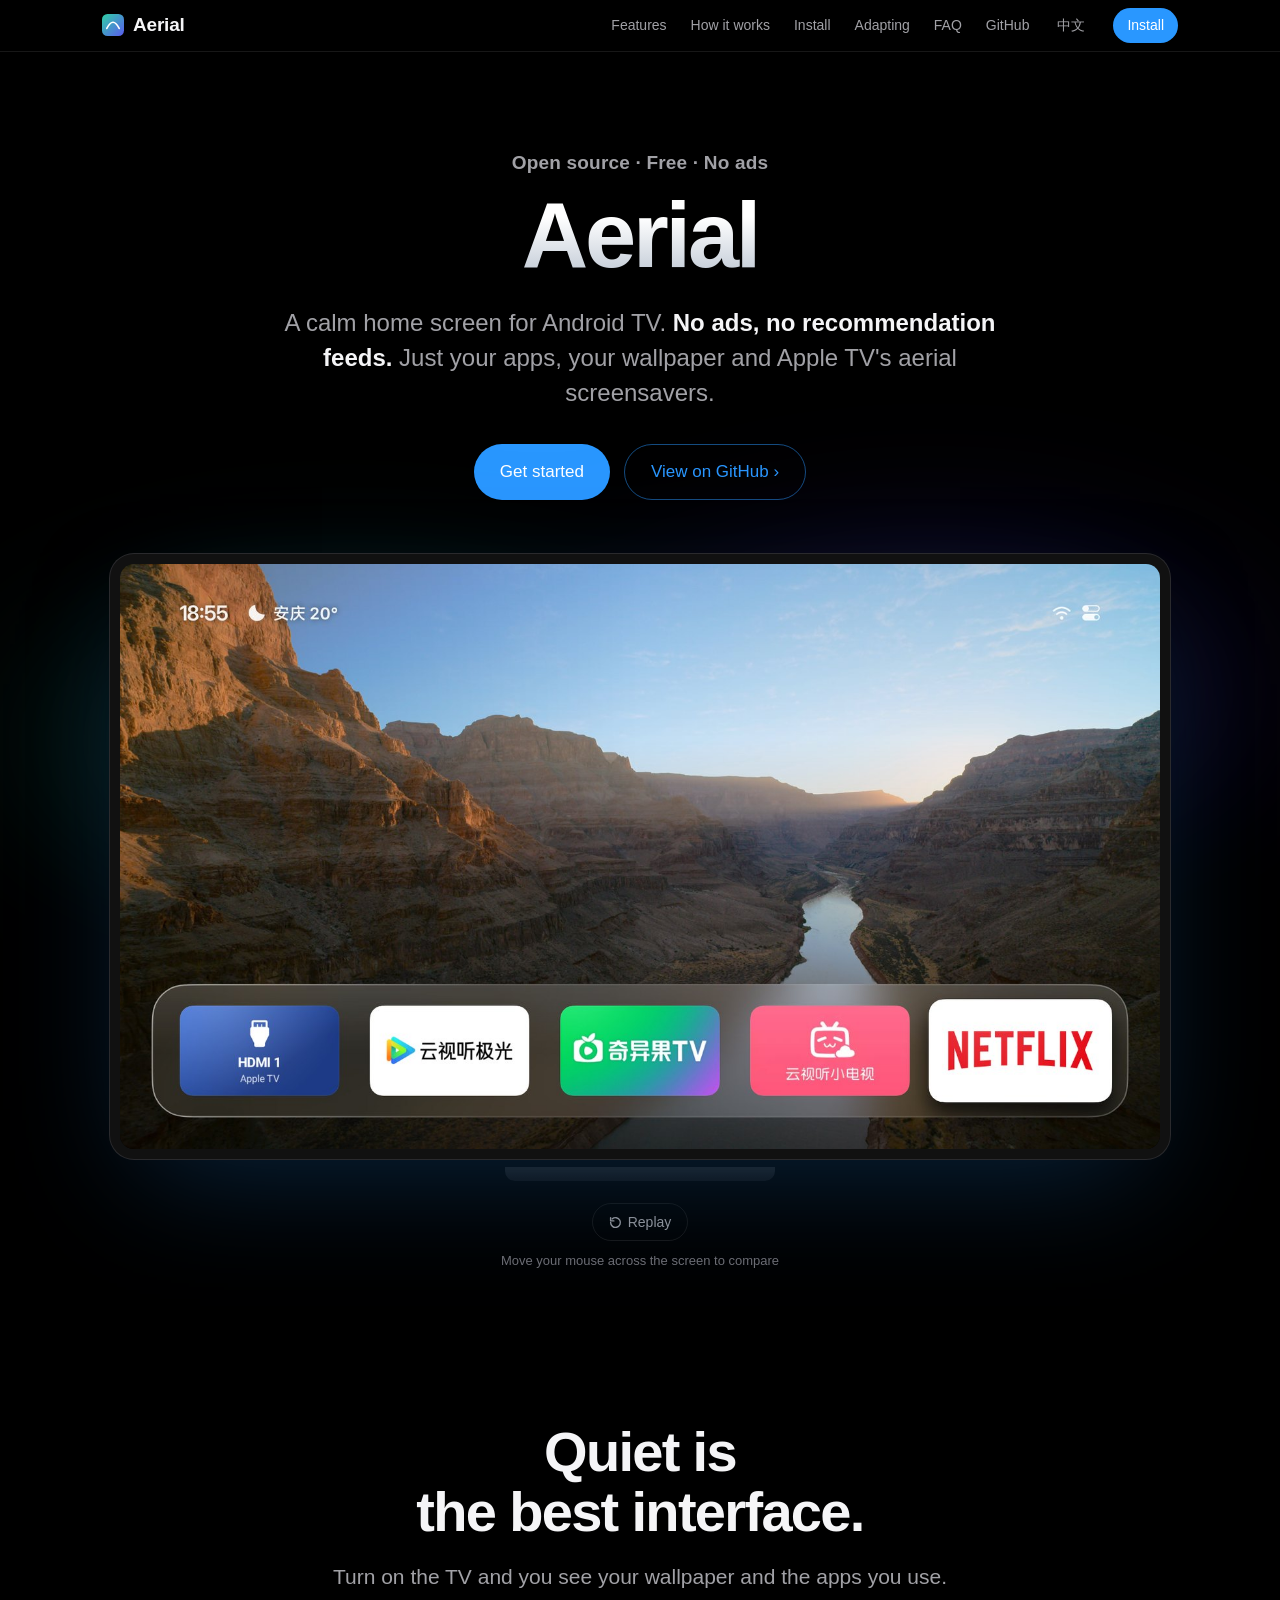
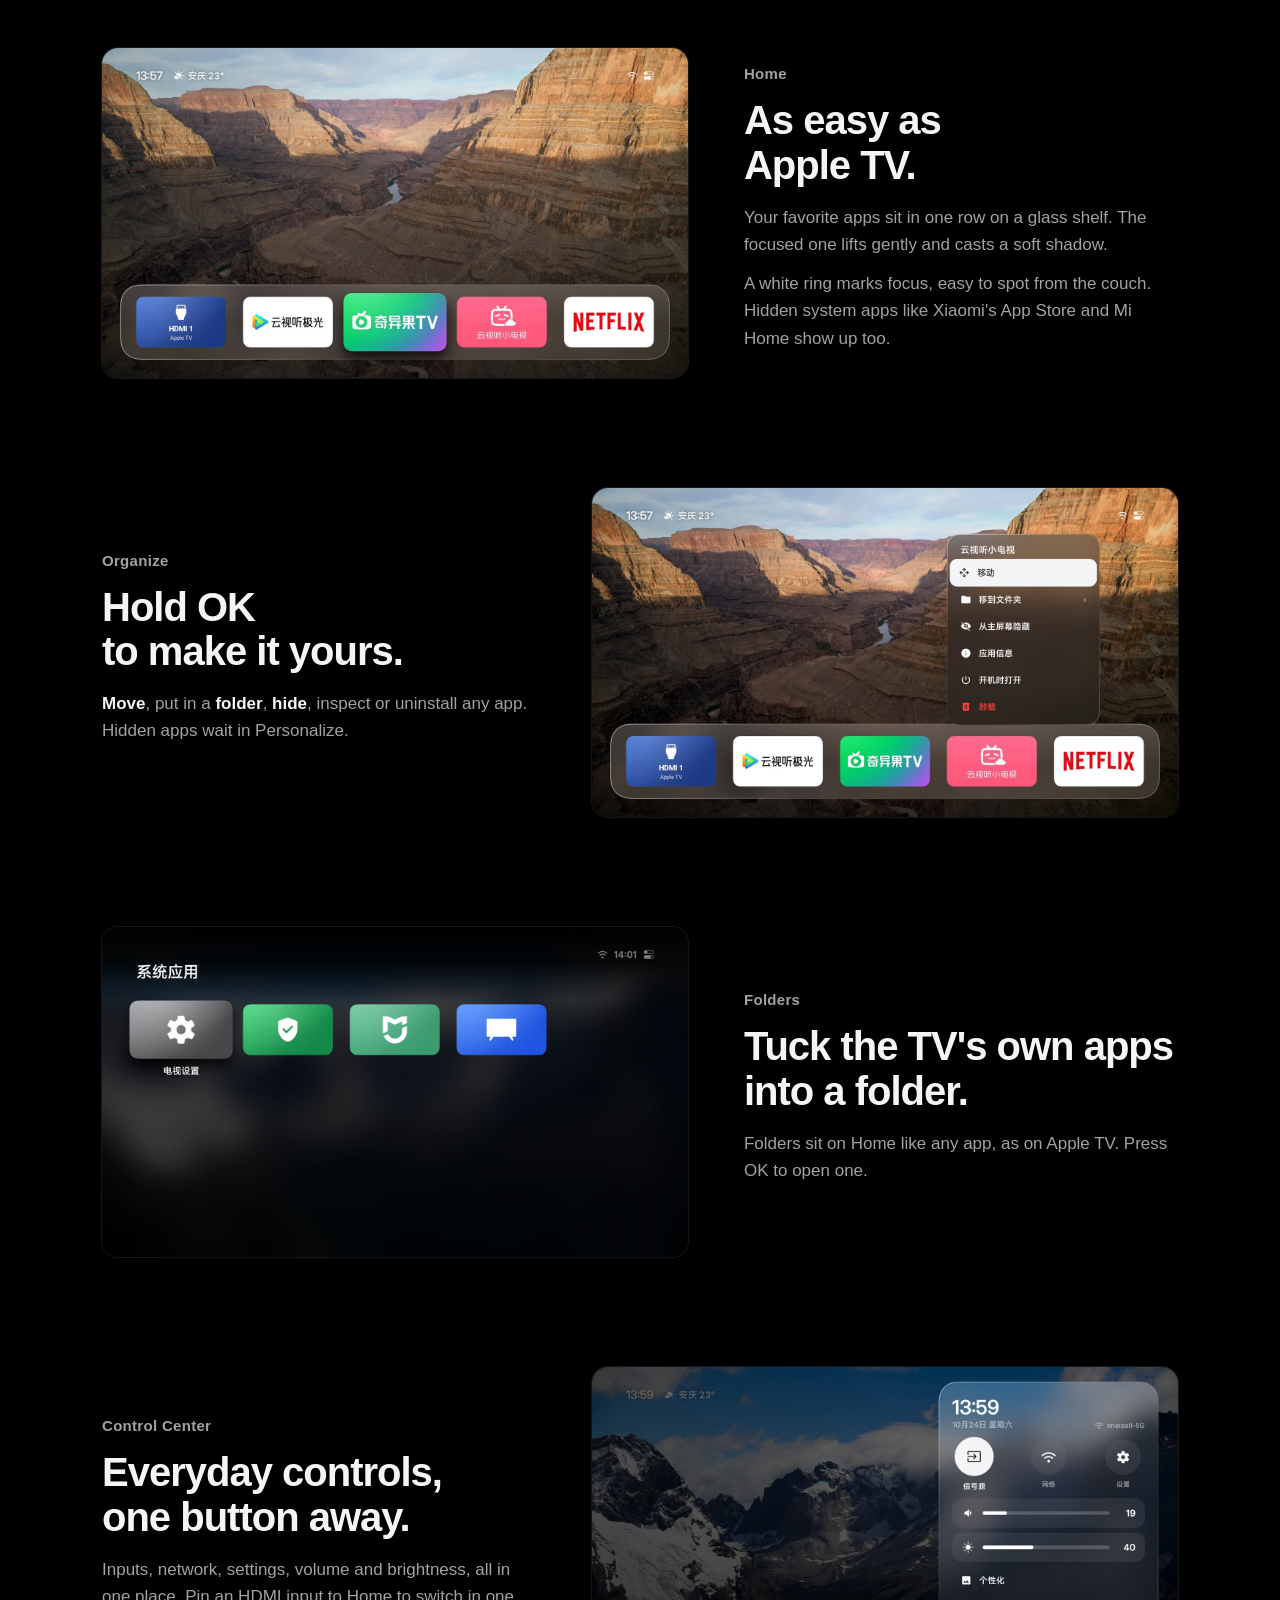
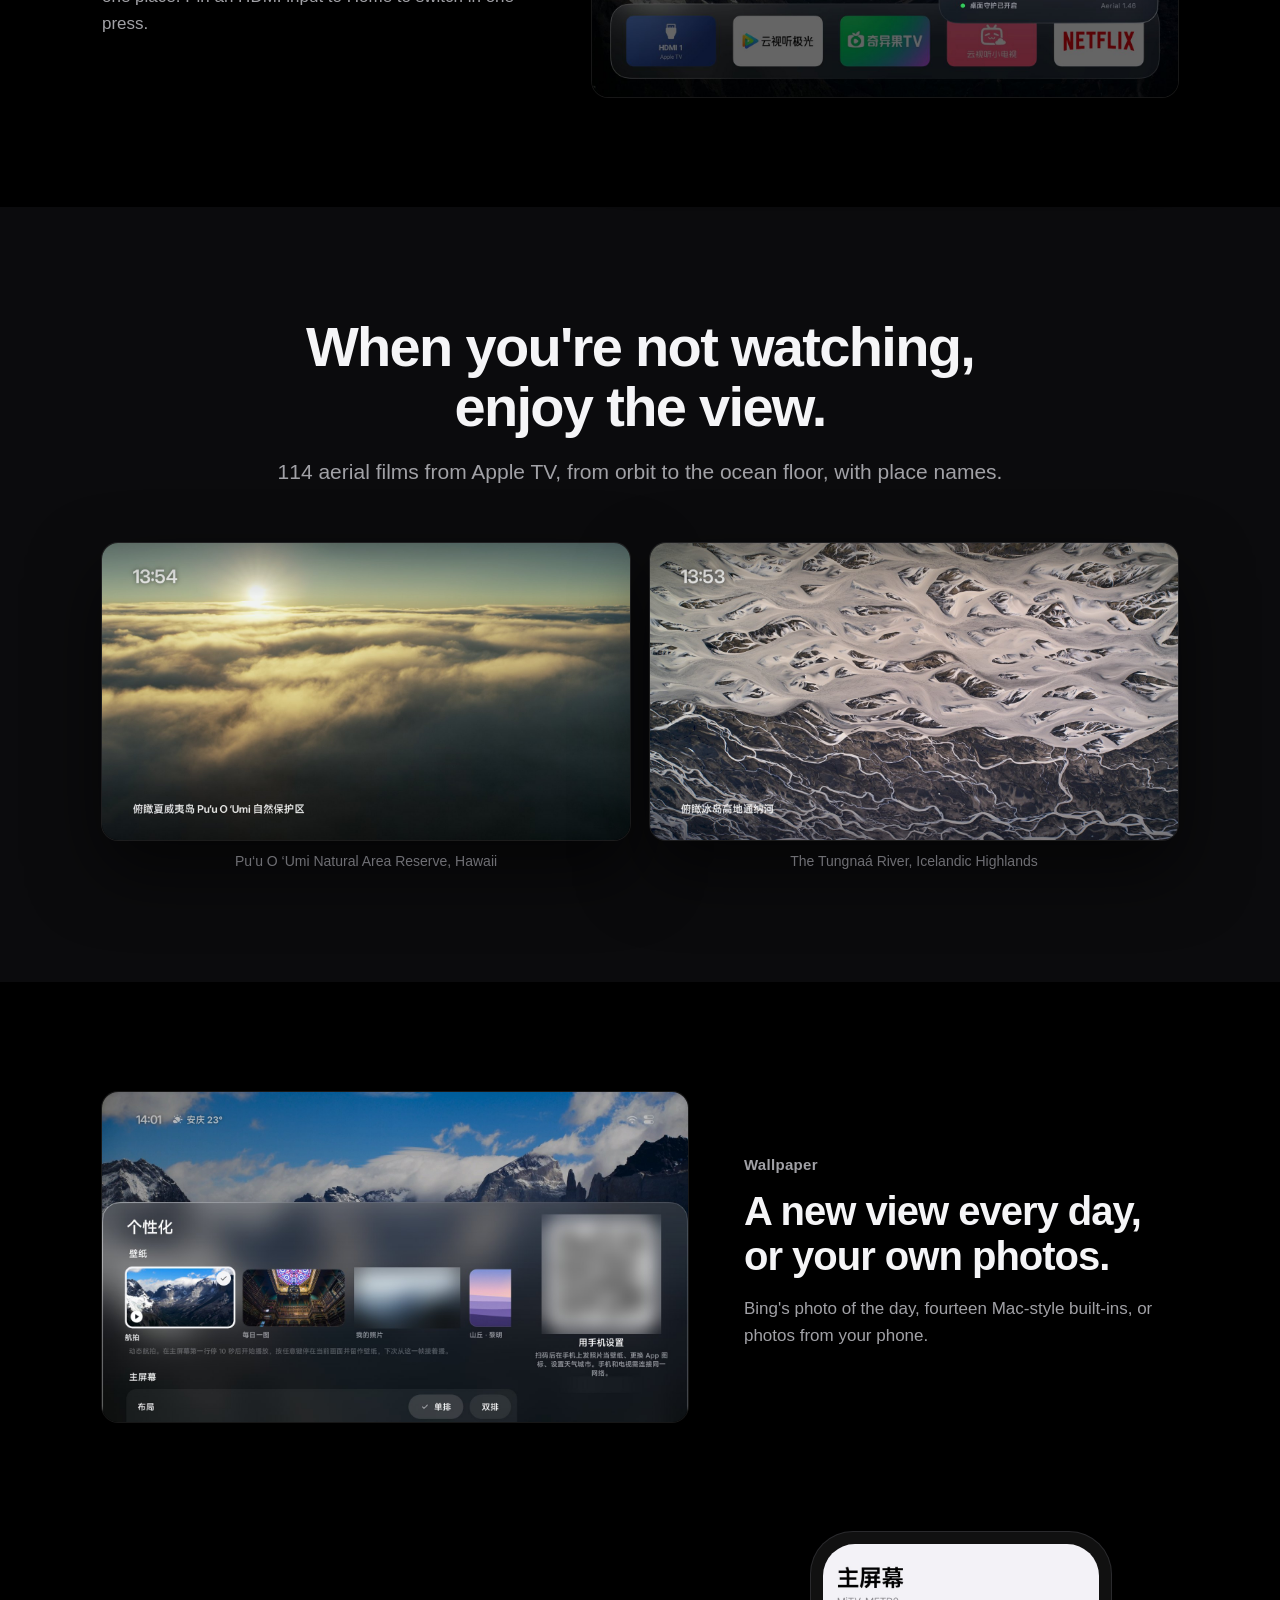
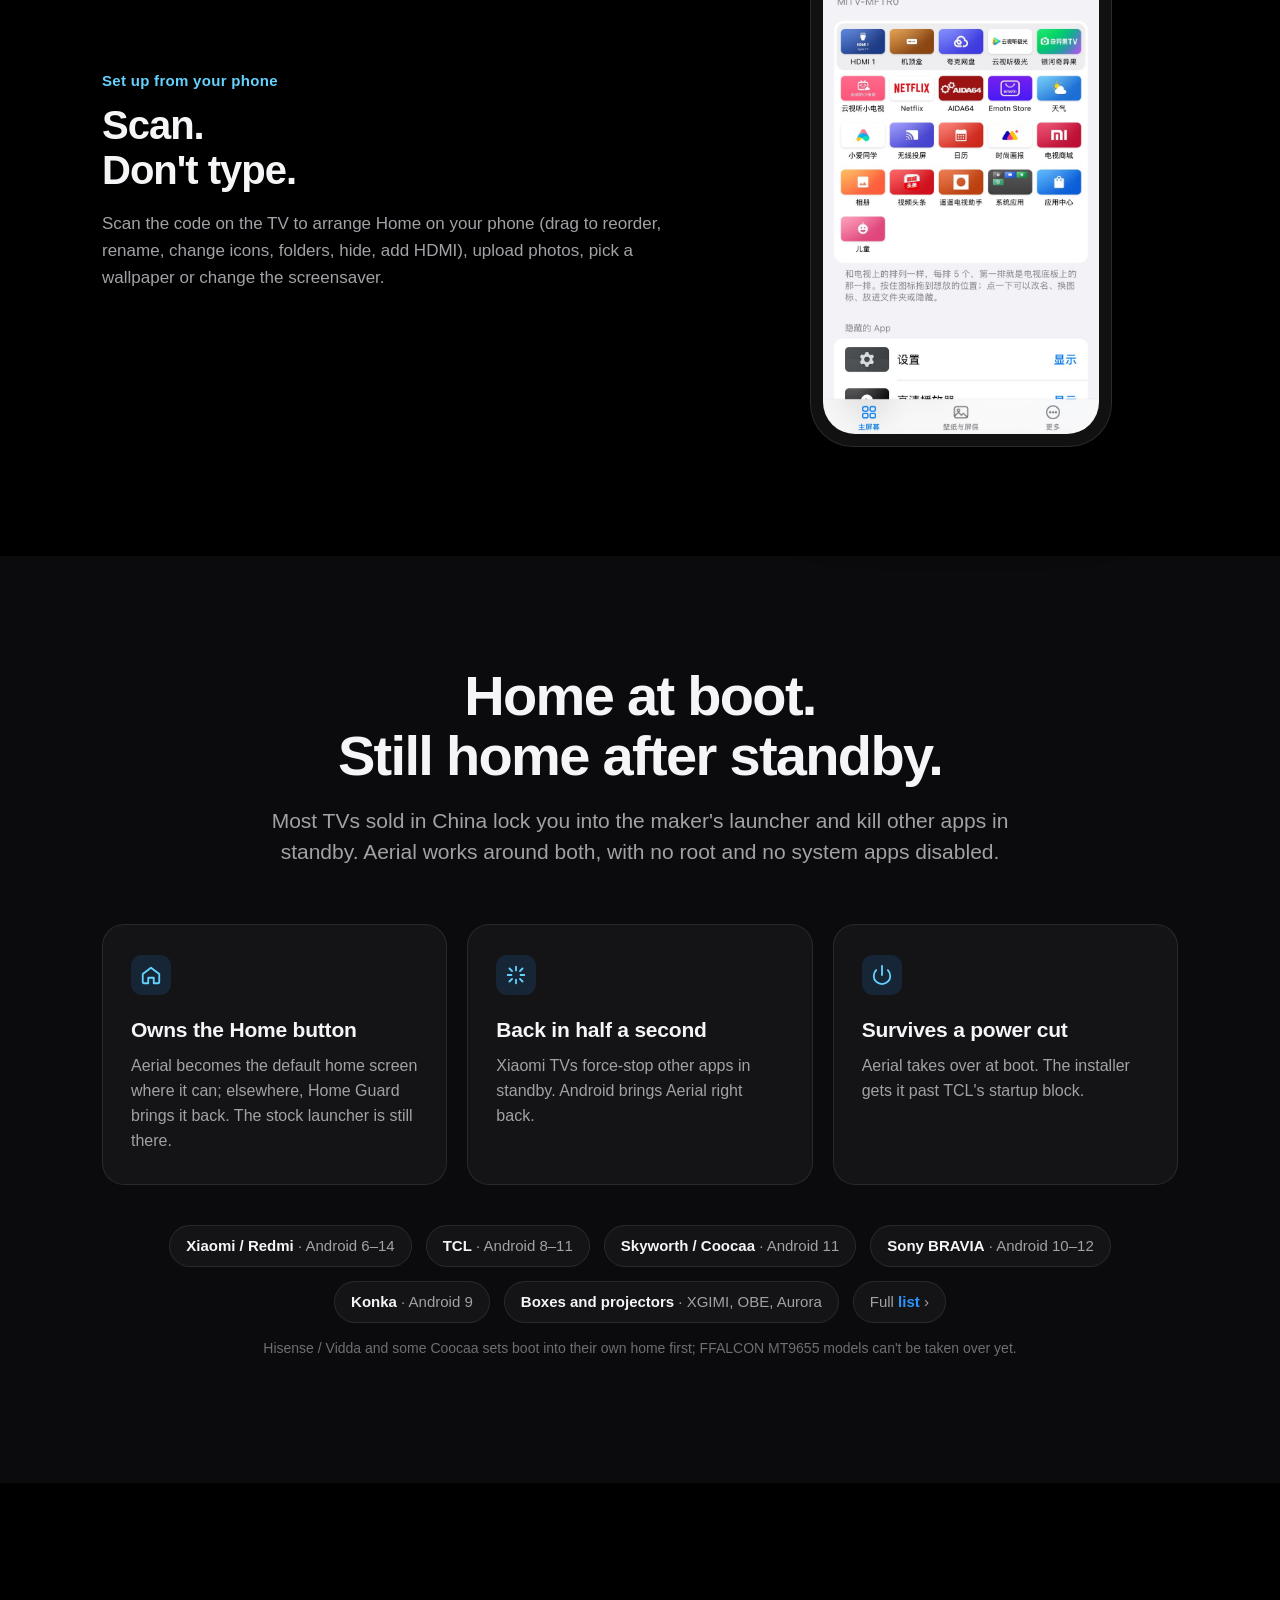
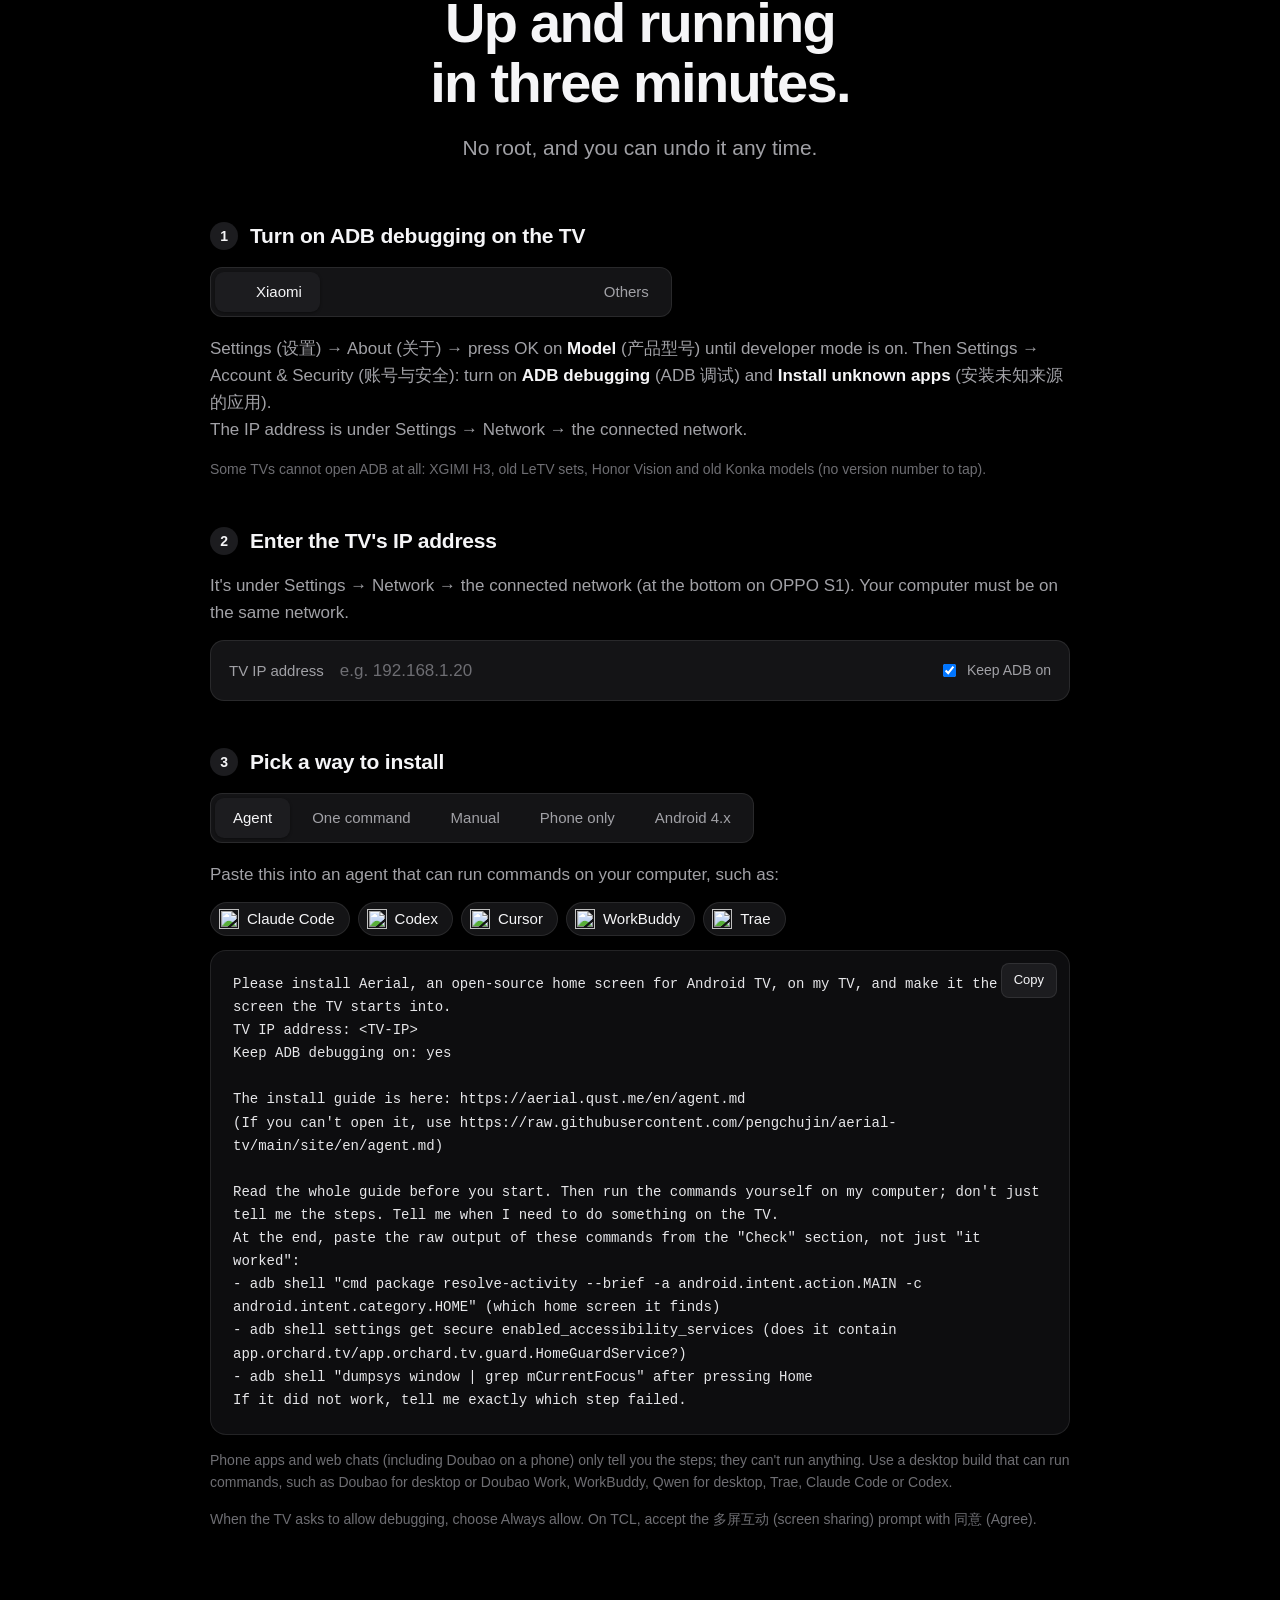
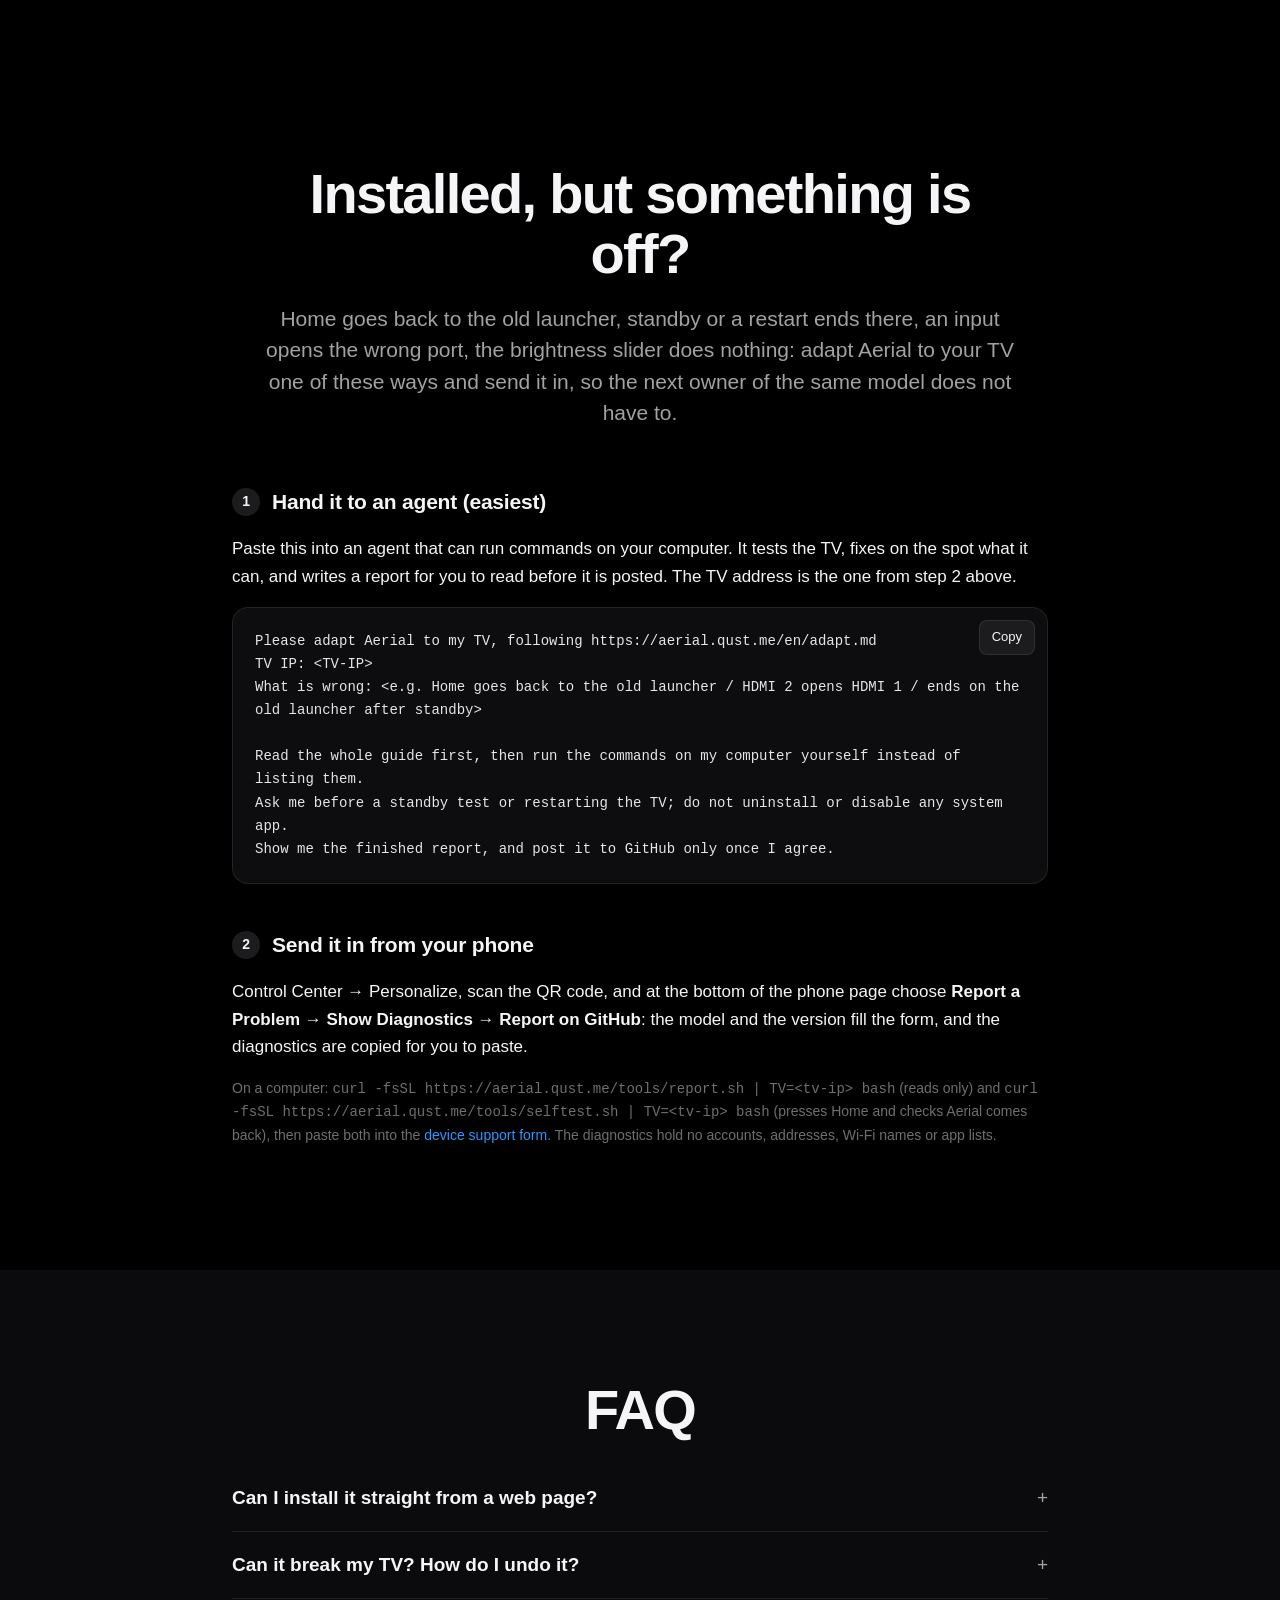
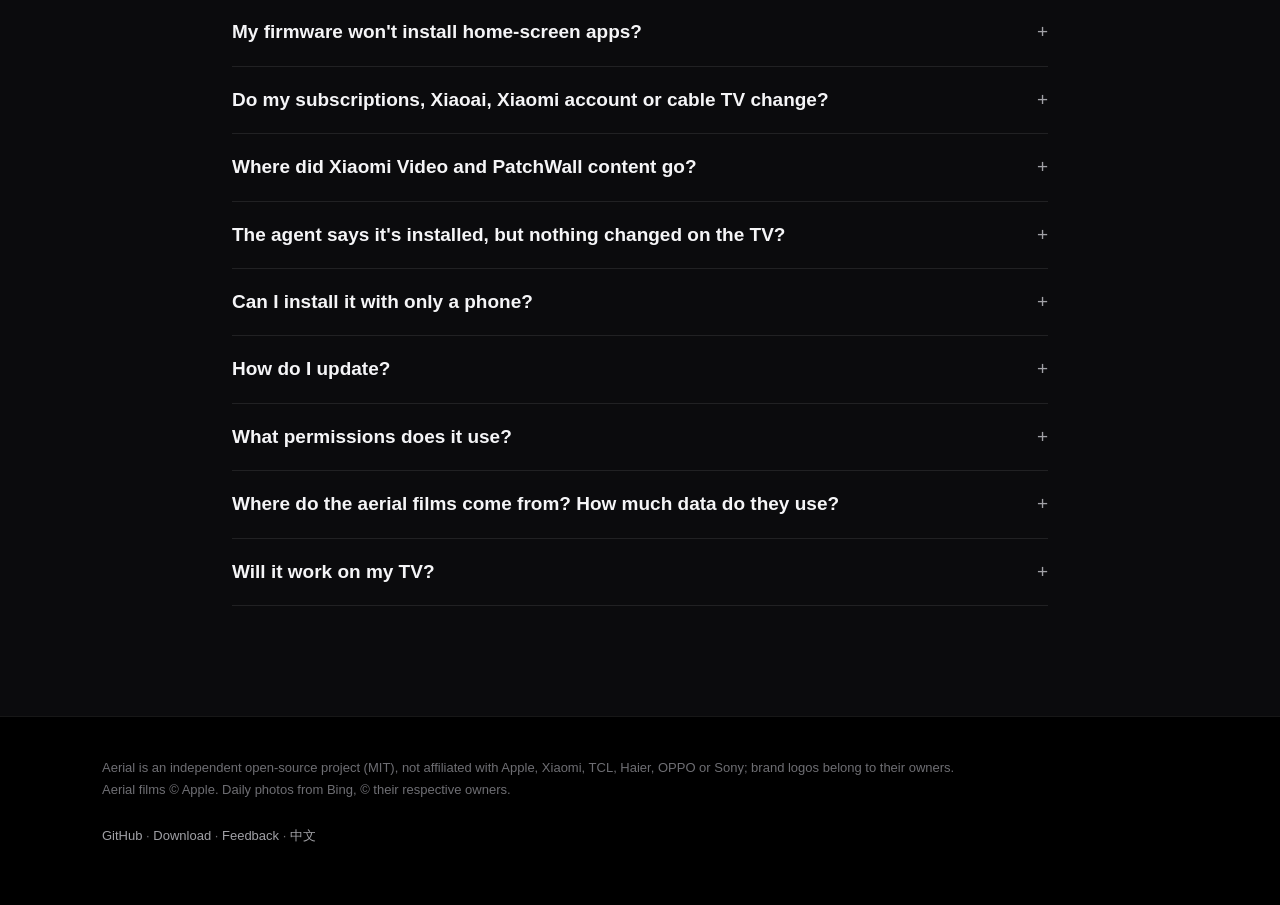
==== commit fea75d33: "Lite report link: no prefilled [Lite] title, so full-app users don't file under Lite (#735) Co-Autho" ====
--- a/site/en/index.html
+++ b/site/en/index.html
@@ -267,7 +267,7 @@
         <p><b>Aerial Lite</b> is a separate app for old TVs and boxes on <b>Android 4.0-4.4</b>, looking the same as the full app. <b>This is its first release (1.0), a beta</b>: it was tested on emulators and newer TVs only, and real 4.x TVs may still show small problems.</p>
         <p><b>Nothing extra to do</b>: the Agent and One command tabs both check the TV's Android version first, then install Lite on 4.x and the full app on 5.0 and later, never the wrong one.</p>
         <p>Without a computer: copy <a href="../download/aerial-lite.apk"><b>aerial-lite.apk</b></a> to a USB drive and open it with the TV's file manager (on 4.x TVs only). Then <b>press Home on the remote</b>; when Android asks which app to use, choose <b>Aerial Lite</b>, then <b>Always</b>.</p>
-        <p class="note">Lite has no Home Guard: where the firmware keeps Home for its own launcher, open Lite from the app list. No aerial wallpaper, input tiles or in-app updates either (updating is installing again). To undo: Settings → Apps → Aerial Lite → Clear defaults, or uninstall it. Report problems with the <a href="https://github.com/pengchujin/aerial-tv/issues/new?template=device.yml&amp;title=%5BLite%5D%20">device support form</a>, with Lite in the title.</p>
+        <p class="note">Lite has no Home Guard: where the firmware keeps Home for its own launcher, open Lite from the app list. No aerial wallpaper, input tiles or in-app updates either (updating is installing again). To undo: Settings → Apps → Aerial Lite → Clear defaults, or uninstall it. Report problems with the <a href="https://github.com/pengchujin/aerial-tv/issues/new?template=device.yml">device support form</a>, with Lite in the title.</p>
       </div>
 
       <p class="note">When the TV asks to allow debugging, choose Always allow. On TCL, accept the 多屏互动 (screen sharing) prompt with 同意 (Agree).</p>
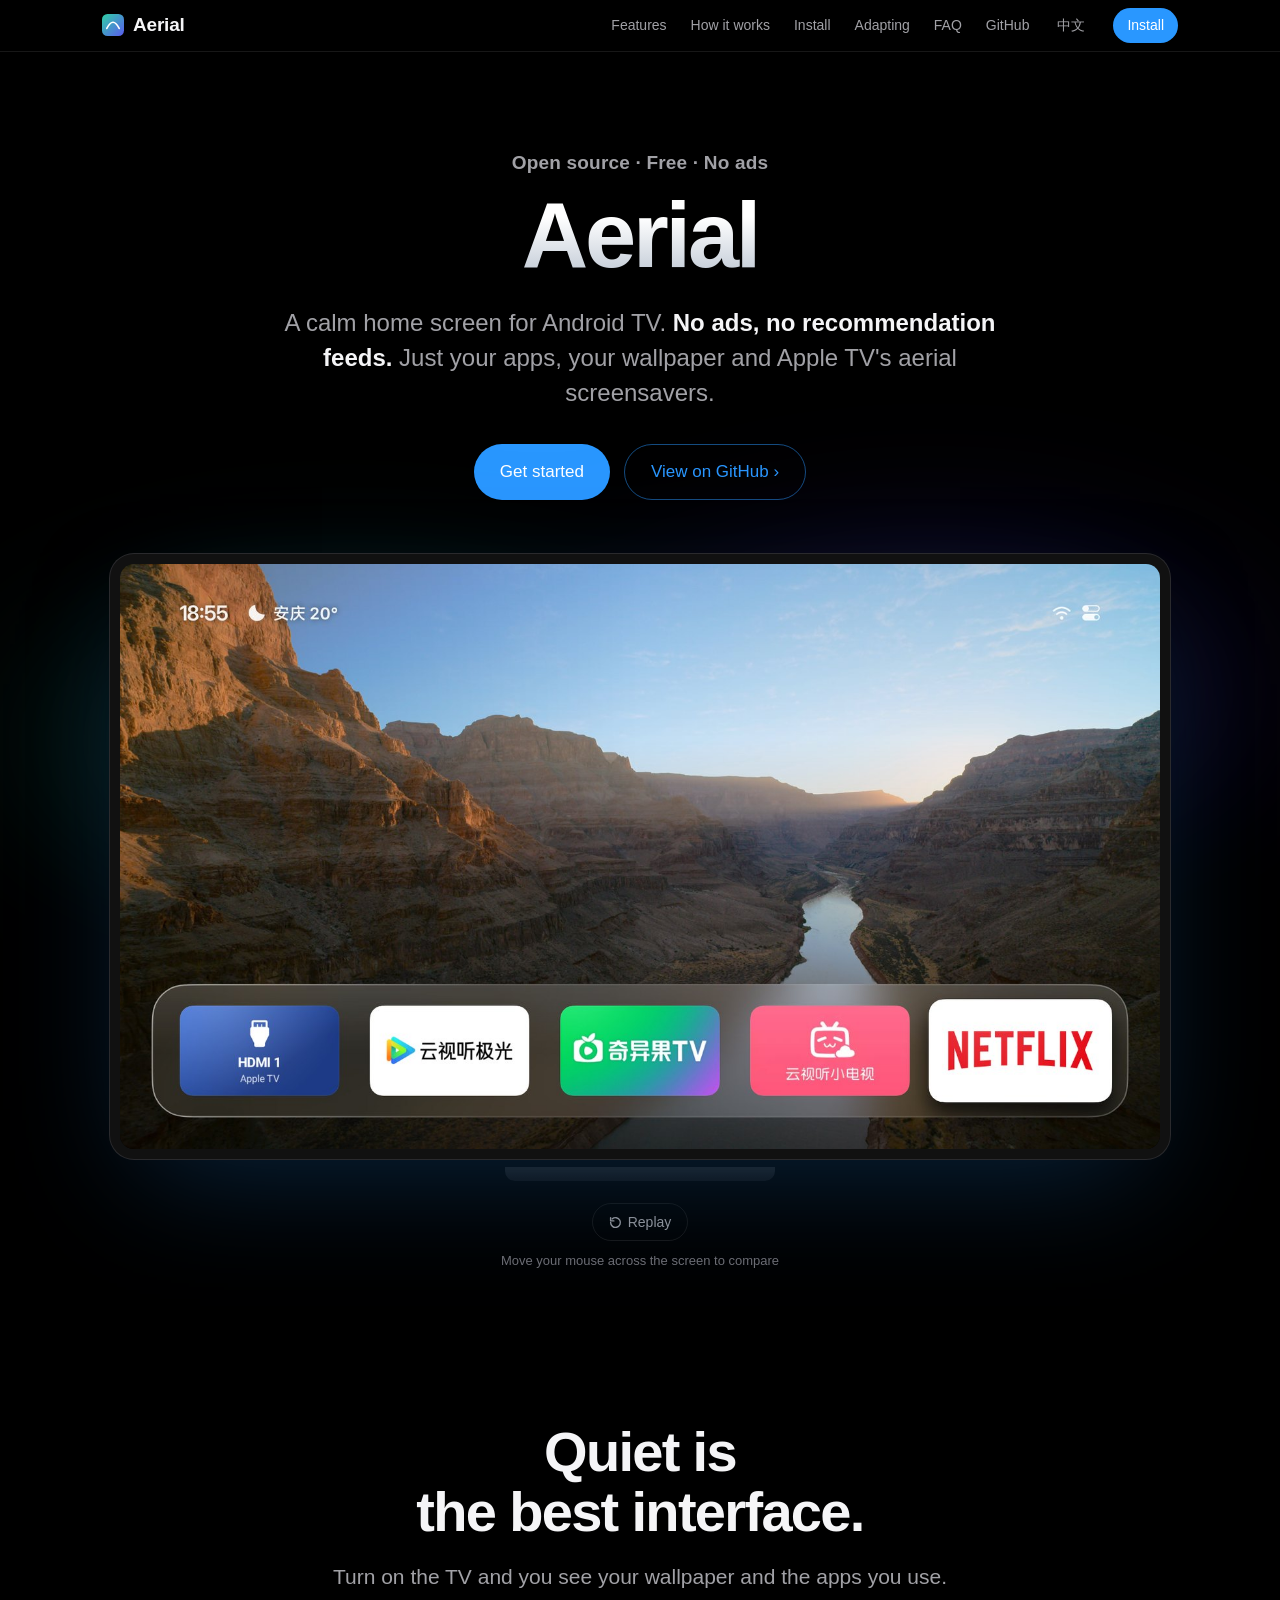
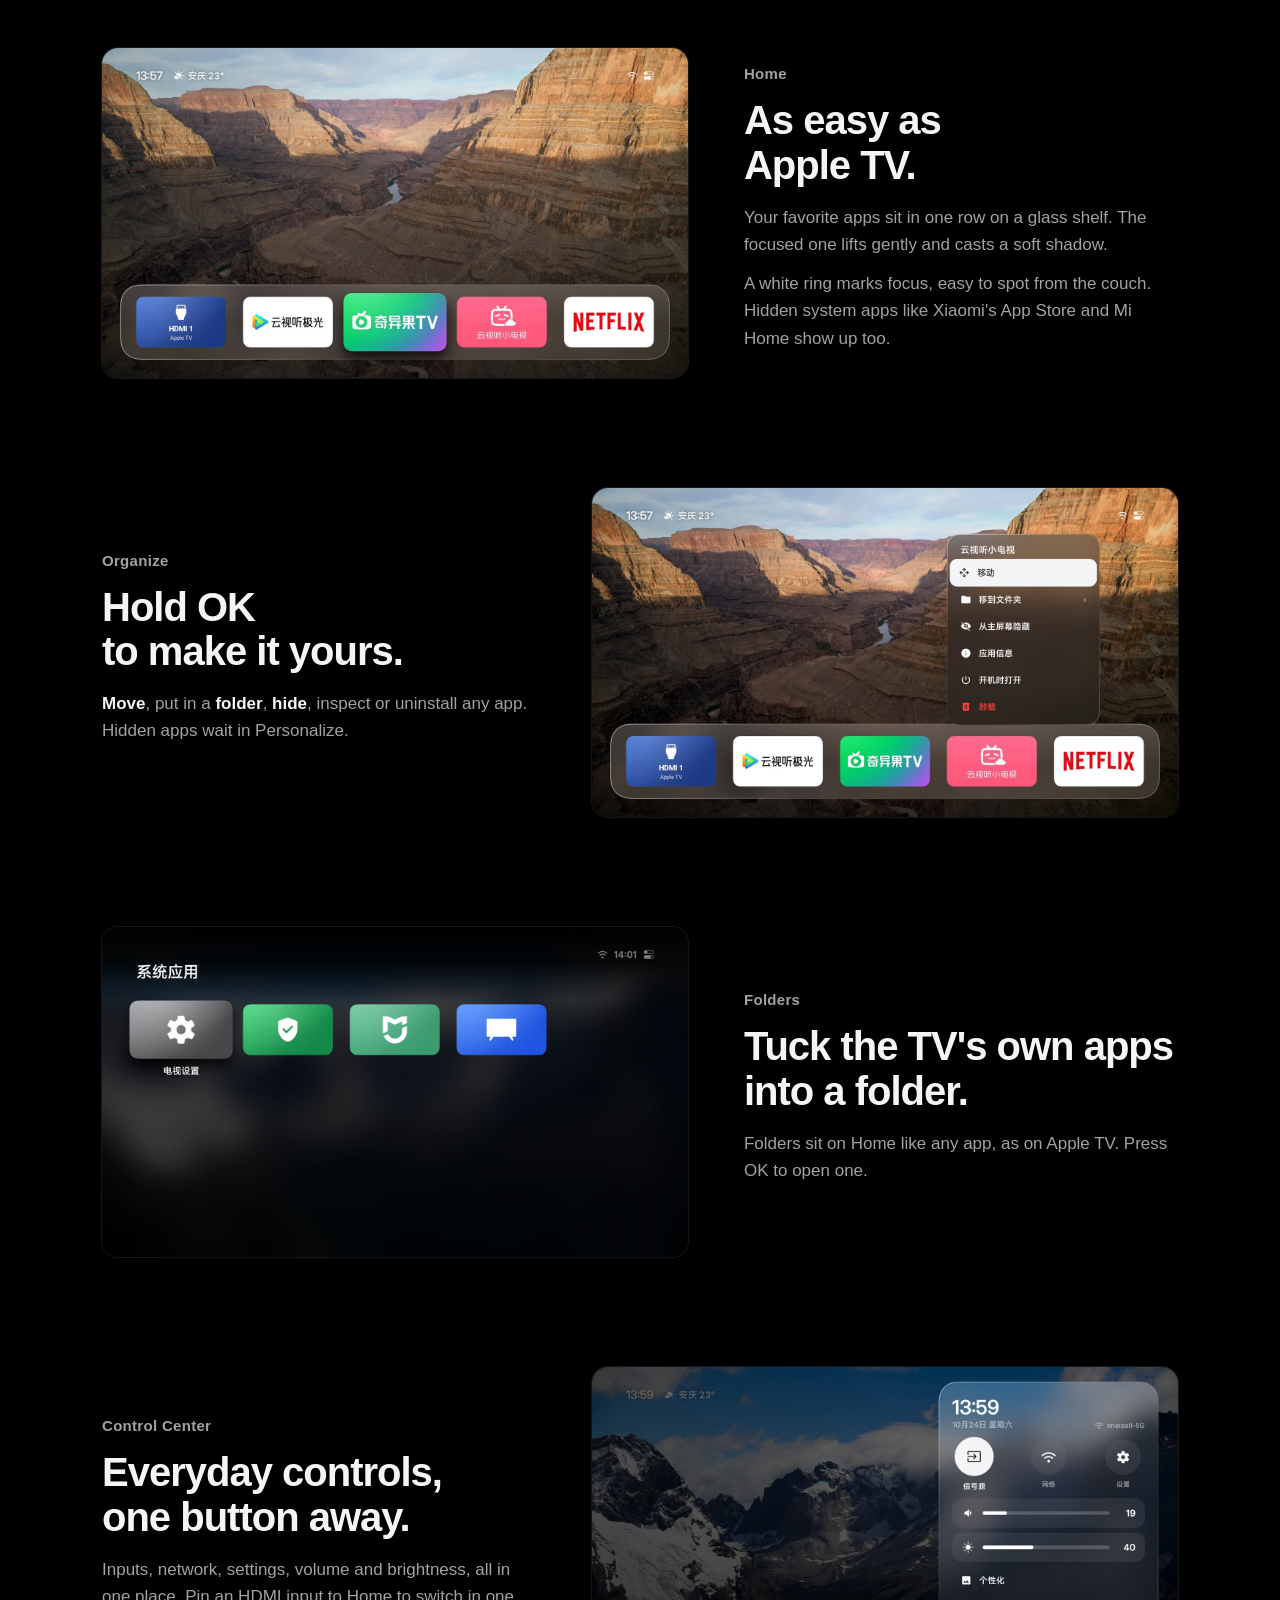
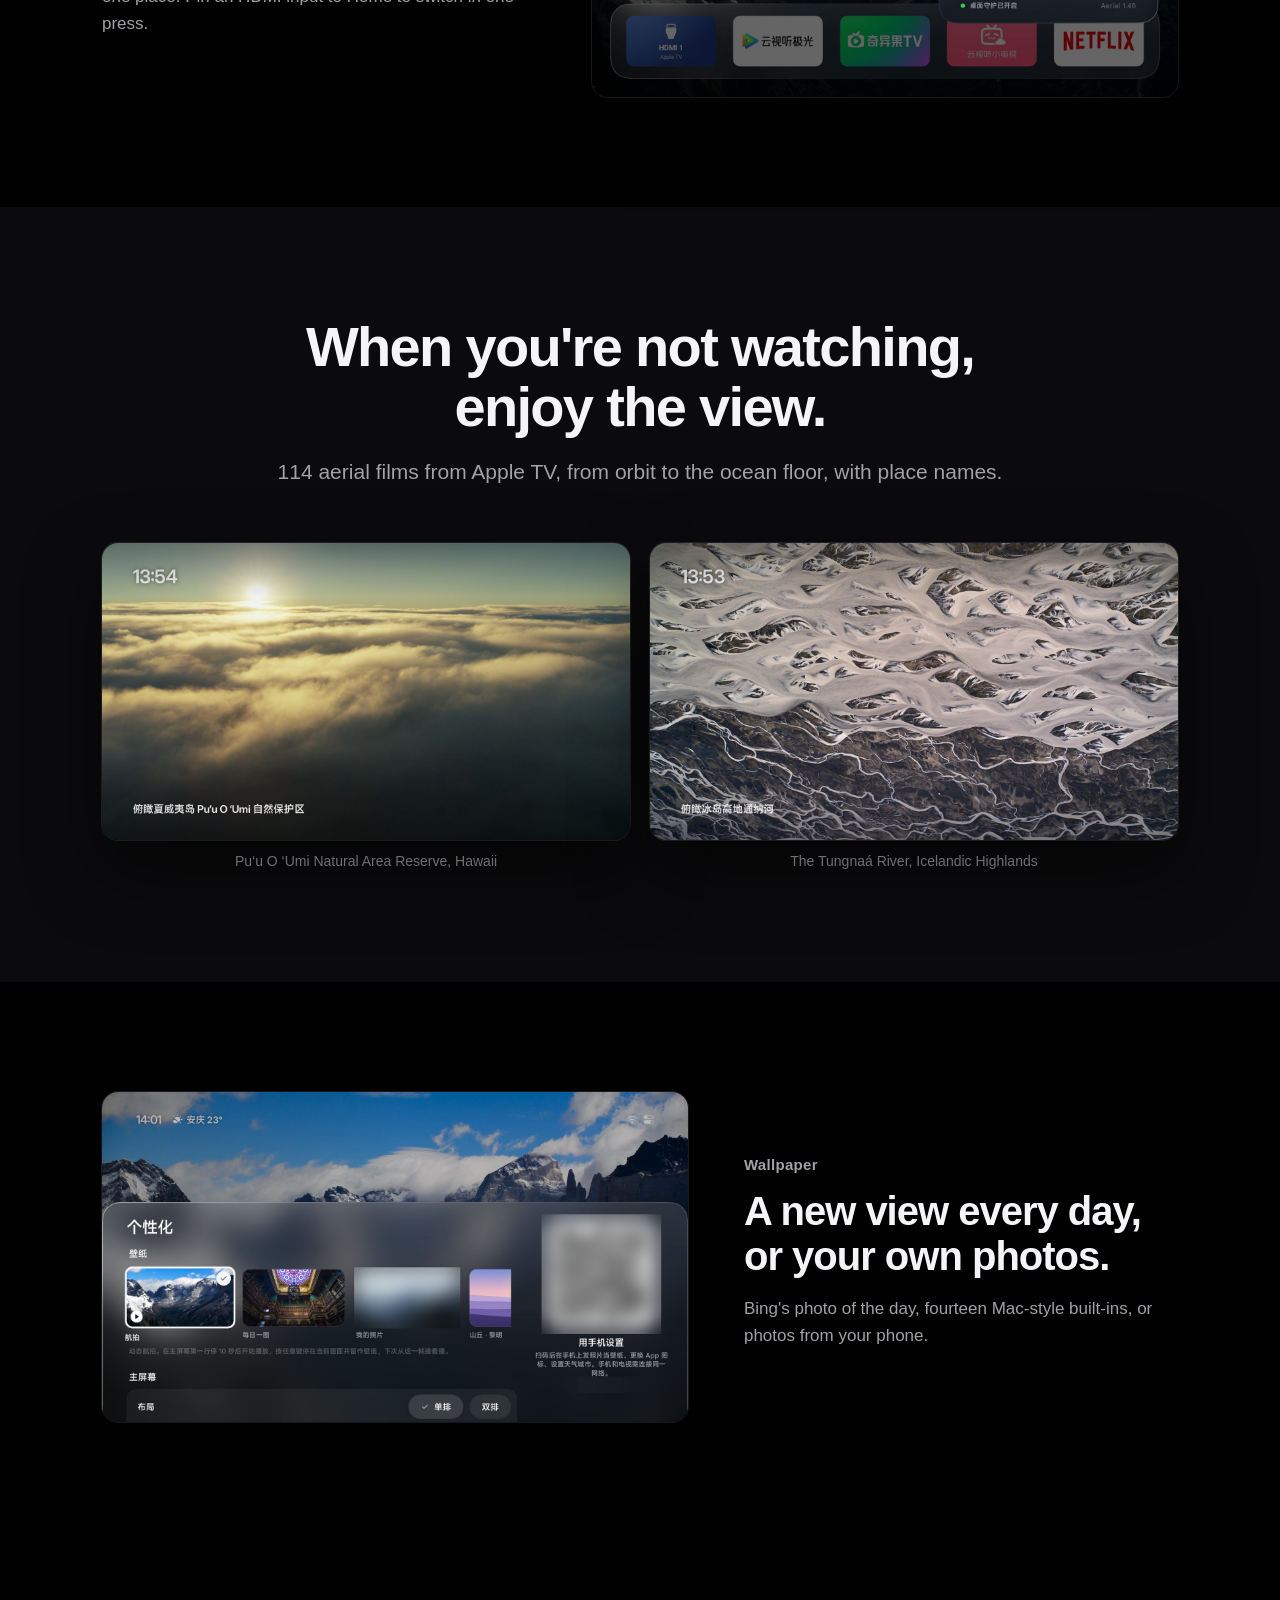
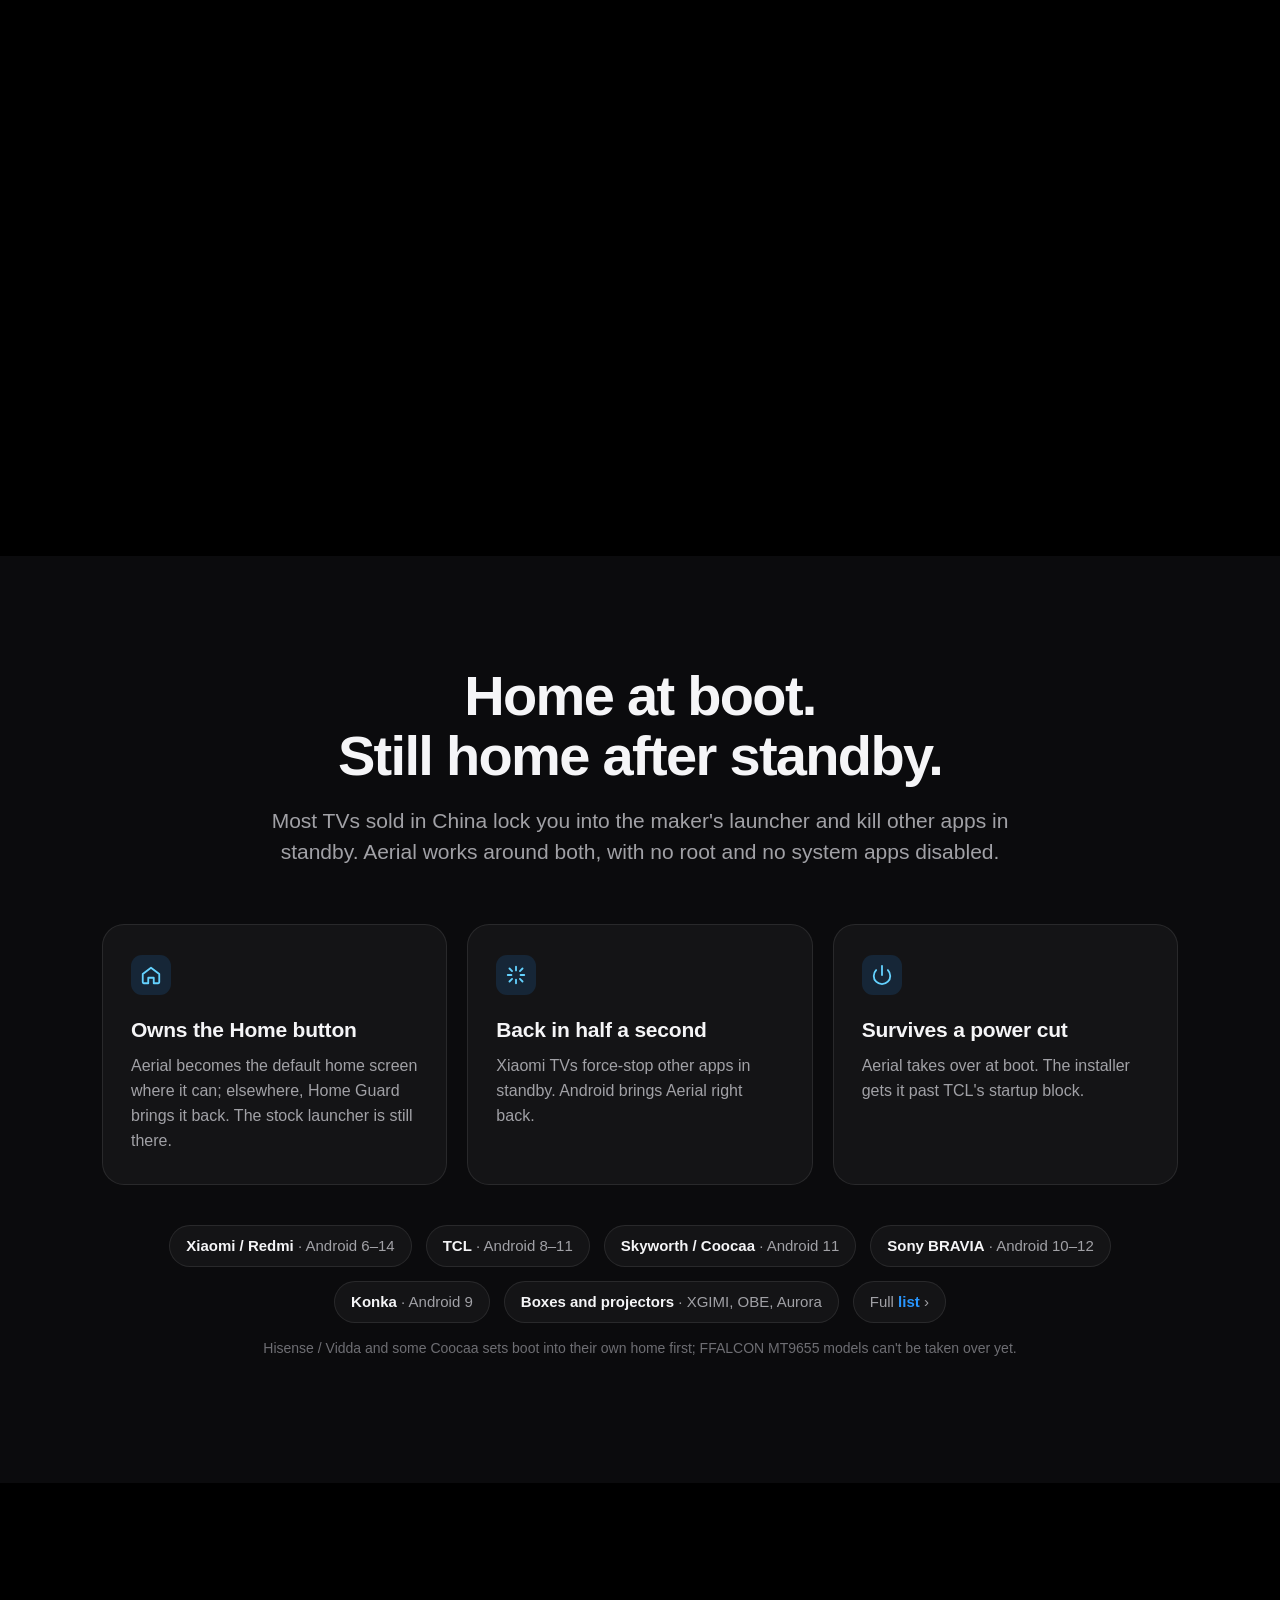
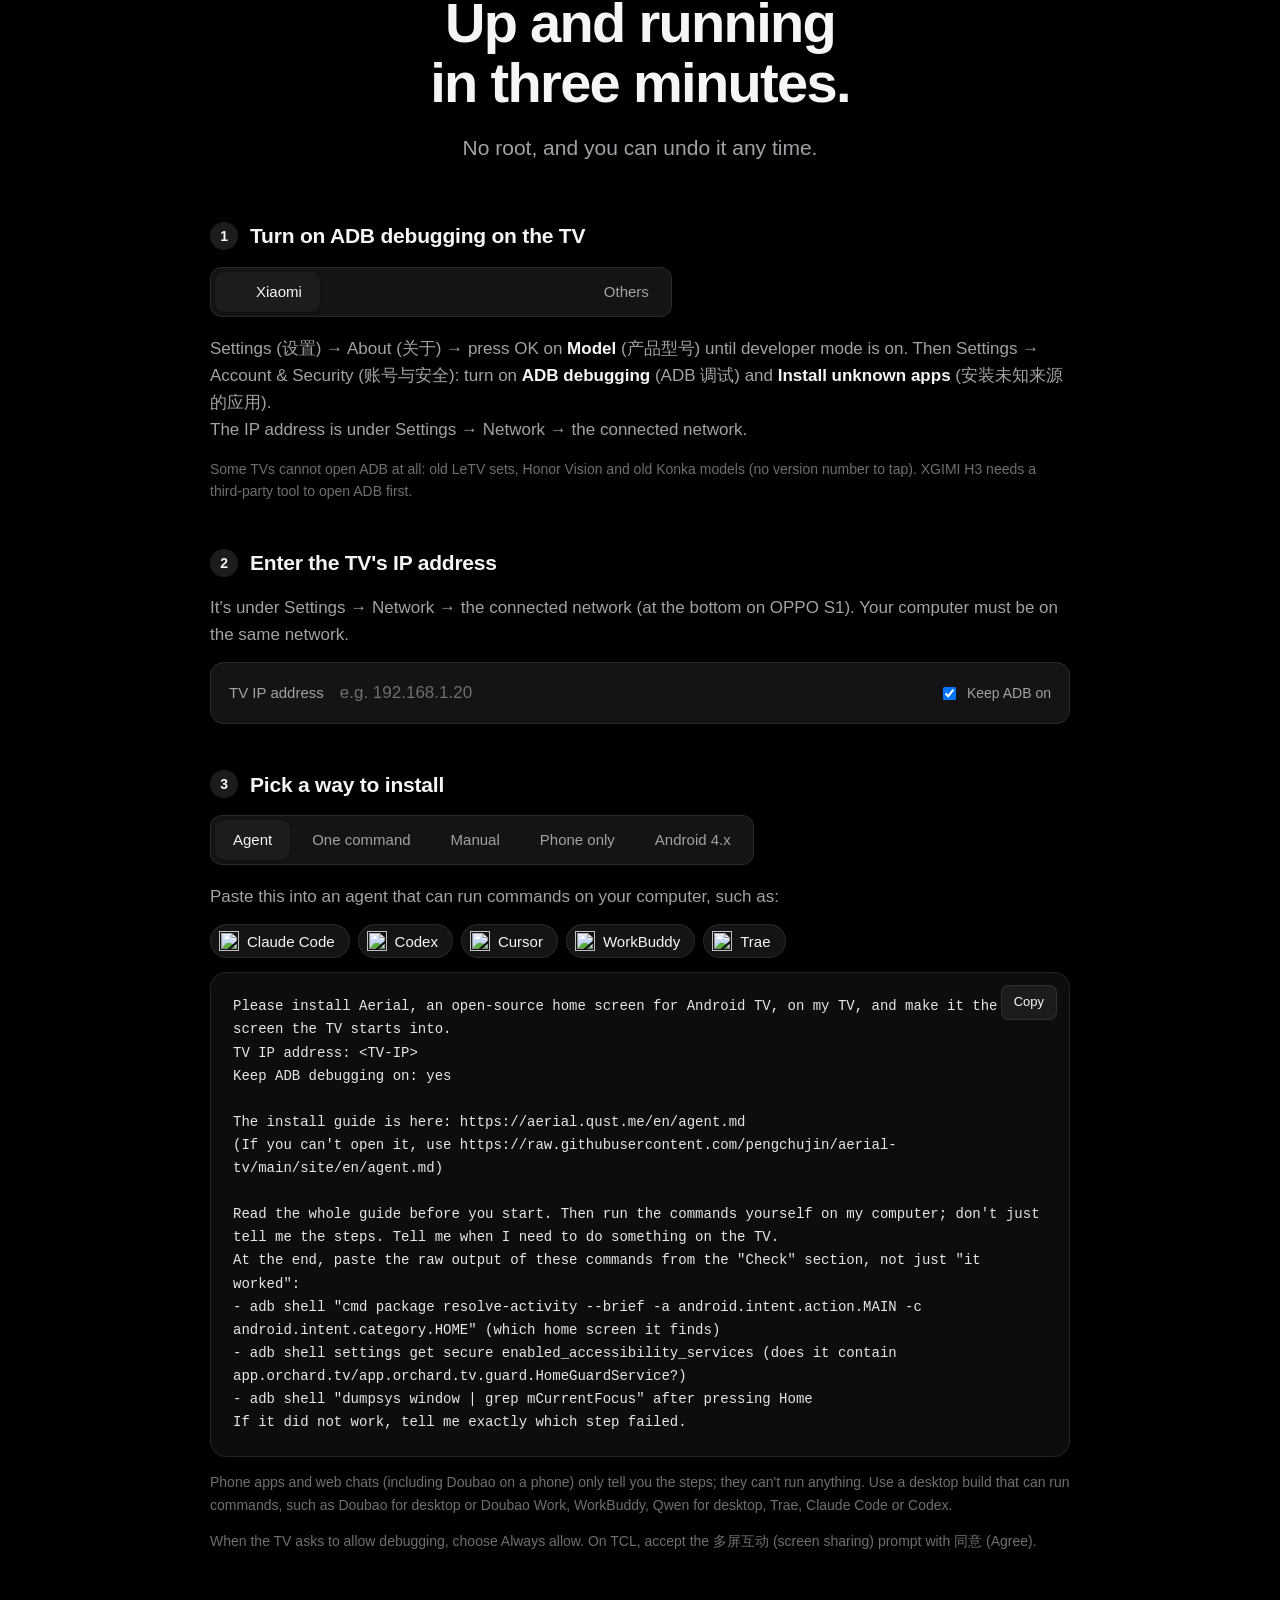
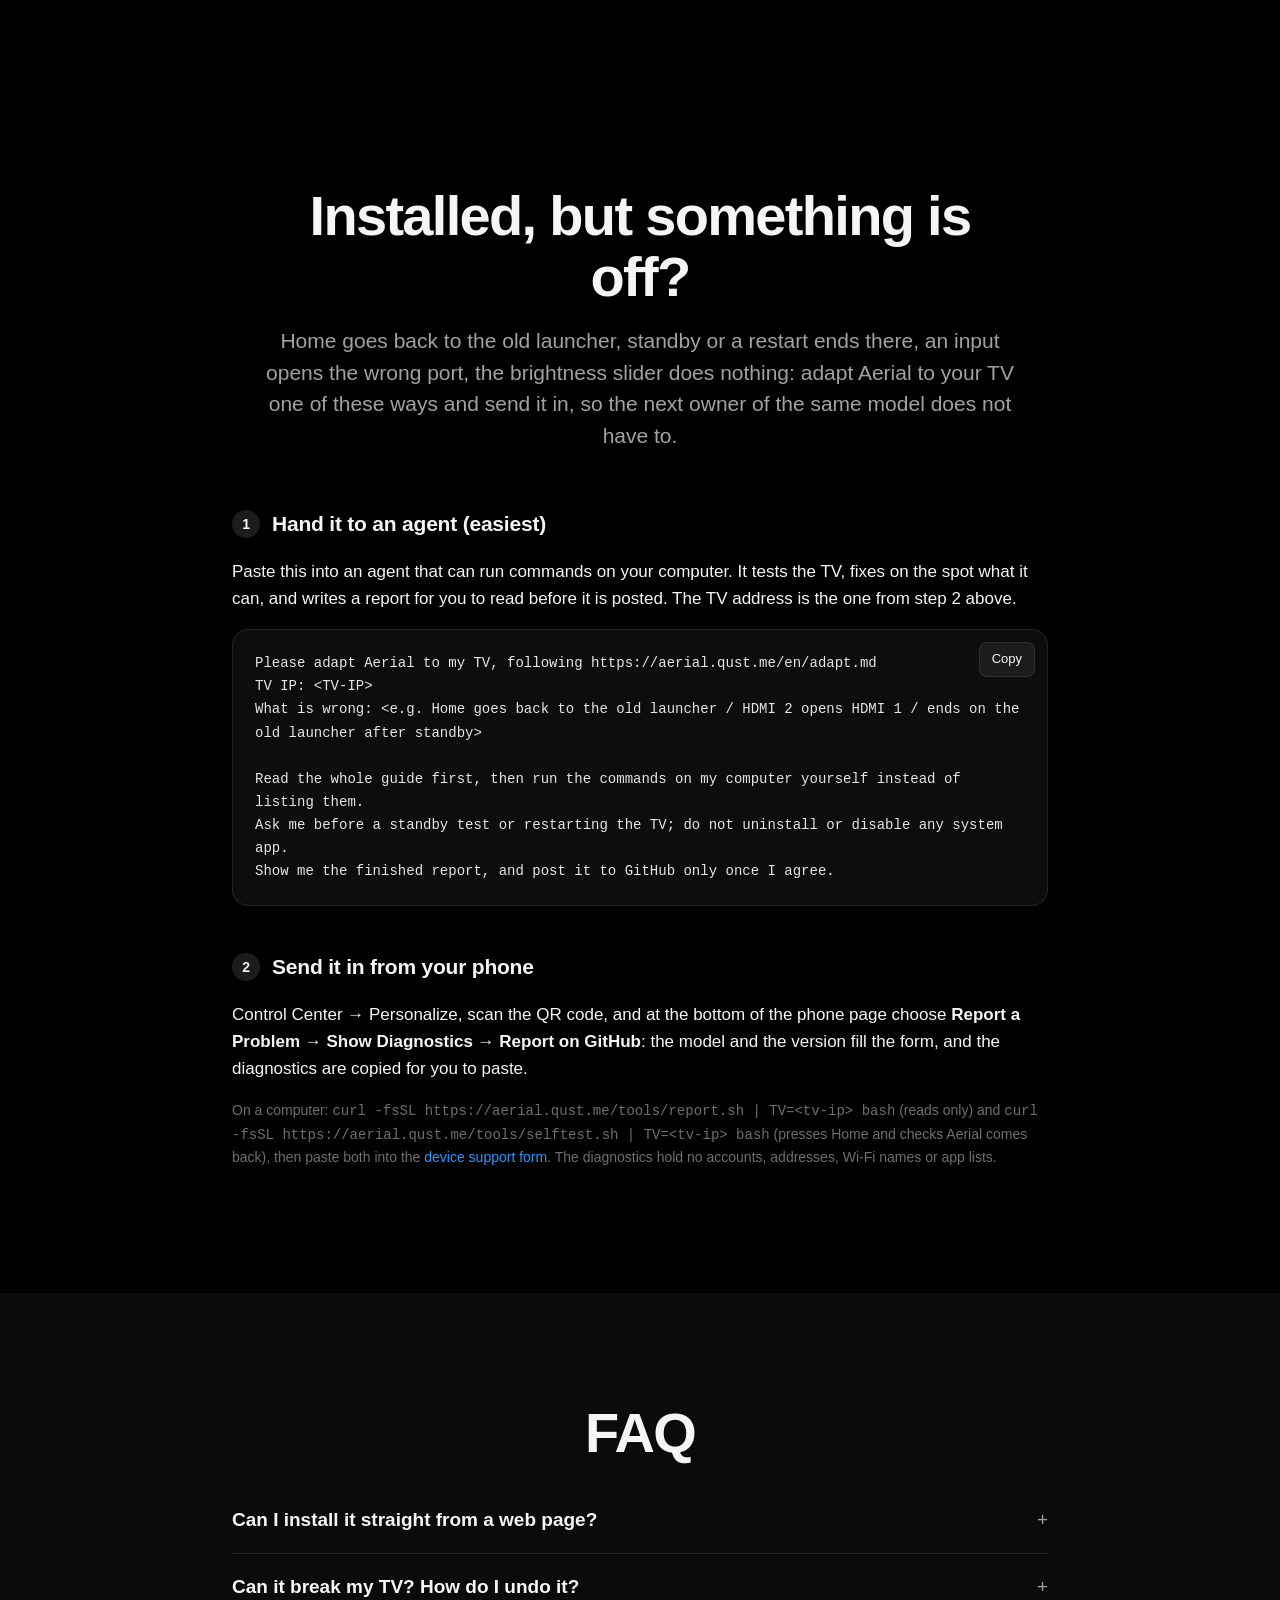
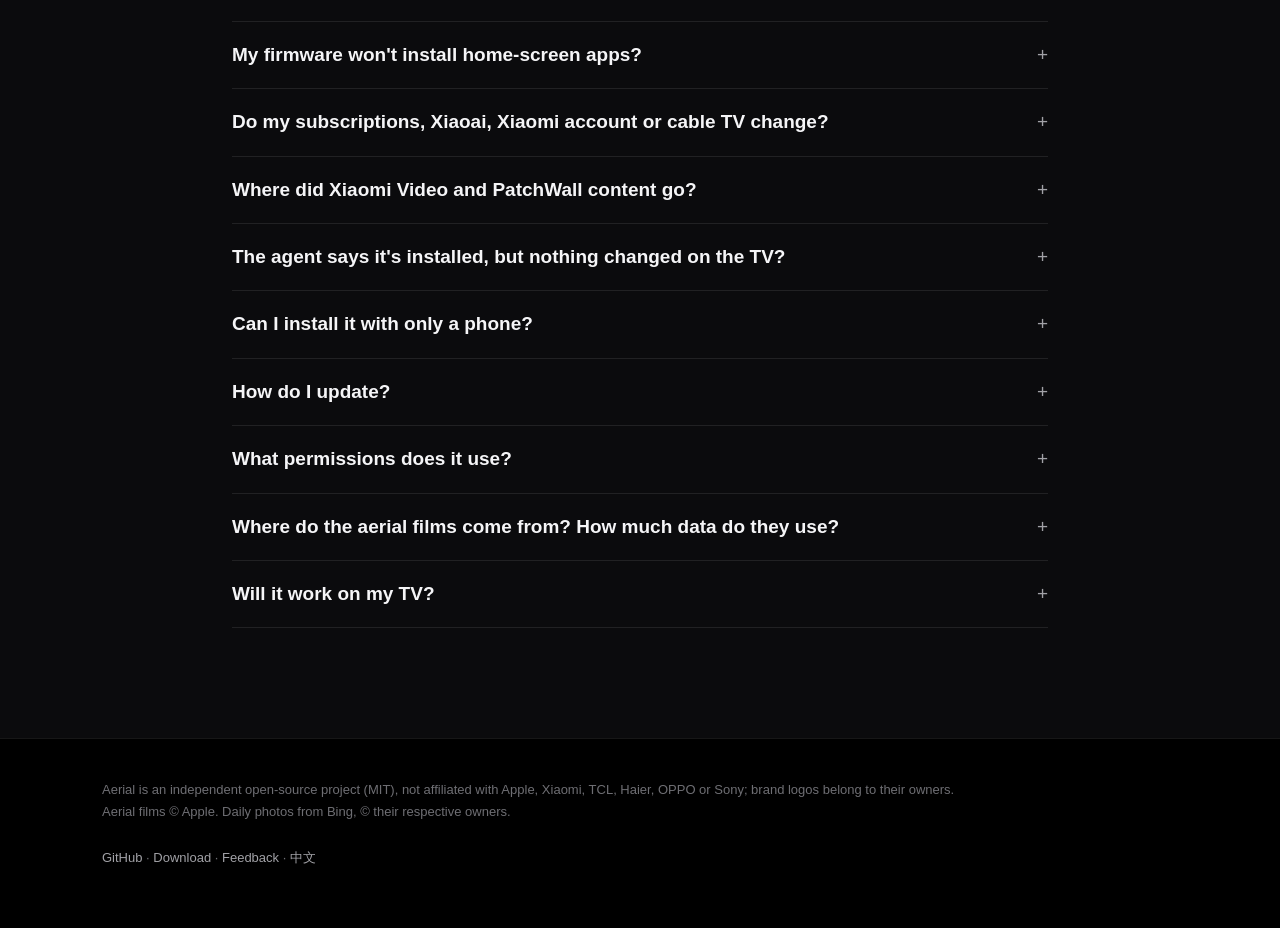
==== commit 832aab6d: "Merge PR #702: XGIMI H3 opens ADB with a phone-installed tool Conflicts: both XGIMI rows in the devi" ====
--- a/site/en/index.html
+++ b/site/en/index.html
@@ -210,7 +210,7 @@
       <div class="panel" data-panel="haier"><p>Press the Source button <b>on the TV itself</b>. While the source menu is open, press <b>Left, Left, Up, Right</b> on the remote to open the factory menu (海尔工厂菜单), then set <b>ADB 调试开关</b> (ADB debugging) to on. Change nothing else.<br>The IP address is under Settings → Network → the connected network.</p></div>
       <div class="panel" data-panel="oppo"><p>Settings (设置) → System (系统) → About (关于本机) → <b>Model</b> (设备型号), press <b>Up, Up, Right, Right</b>, then OK. Then Settings → System → <b>Developer options</b> (开发者选项) and turn on <b>USB debugging</b> (USB 调试, sometimes called ADB debugging).<br>The IP address is at the <b>bottom</b> of Settings → Network → the connected network.</p></div>
       <div class="panel" data-panel="other"><p>Settings → Device Preferences → About → press <b>Build</b> (not Android version) 7 times, then turn on <b>USB debugging</b> in Developer options.<br>The IP address is under Settings → Network → the connected network.</p></div>
-      <p class="note">Some TVs cannot open ADB at all: XGIMI H3, old LeTV sets, Honor Vision and old Konka models (no version number to tap).</p>
+      <p class="note">Some TVs cannot open ADB at all: old LeTV sets, Honor Vision and old Konka models (no version number to tap). XGIMI H3 needs a third-party tool to open ADB first.</p>
 
       <h3 class="step"><span>2</span>Enter the TV's IP address</h3>
       <p class="hint">It's under Settings → Network → the connected network (at the bottom on OPPO S1). Your computer must be on the same network.</p>
@@ -341,7 +341,7 @@
       </details>
       <details>
         <summary>Will it work on my TV?</summary>
-        <p>Check the <a href="https://github.com/pengchujin/aerial-tv/blob/main/README.en.md#supported-tvs">list</a>. If yours isn't there, probably. Stock Android TV and Google TV are the easiest. LG webOS, Samsung Tizen and Huawei Vision (HarmonyOS) run different systems and can't take Aerial; Android 4.0-4.4 TVs get Aerial Lite (a beta, see Android 4.x under Install); older ones are not supported. Some TVs can't open ADB at all, such as XGIMI H3, old LeTV sets, Honor Vision and old Konka models (no version number to tap). Slow or low-memory TVs pick Lite effects on their own; you can also choose it in Personalize → Effects. If something goes wrong, see <a href="#adapt">Installed, but something is off?</a> above.</p>
+        <p>Check the <a href="https://github.com/pengchujin/aerial-tv/blob/main/README.en.md#supported-tvs">list</a>. If yours isn't there, probably. Stock Android TV and Google TV are the easiest. LG webOS, Samsung Tizen and Huawei Vision (HarmonyOS) run different systems and can't take Aerial; Android 4.0-4.4 TVs get Aerial Lite (a beta, see Android 4.x under Install); older ones are not supported. Some TVs can't open ADB at all, such as old LeTV sets, Honor Vision and old Konka models (no version number to tap). Slow or low-memory TVs pick Lite effects on their own; you can also choose it in Personalize → Effects. If something goes wrong, see <a href="#adapt">Installed, but something is off?</a> above.</p>
       </details>
     </div>
   </div>
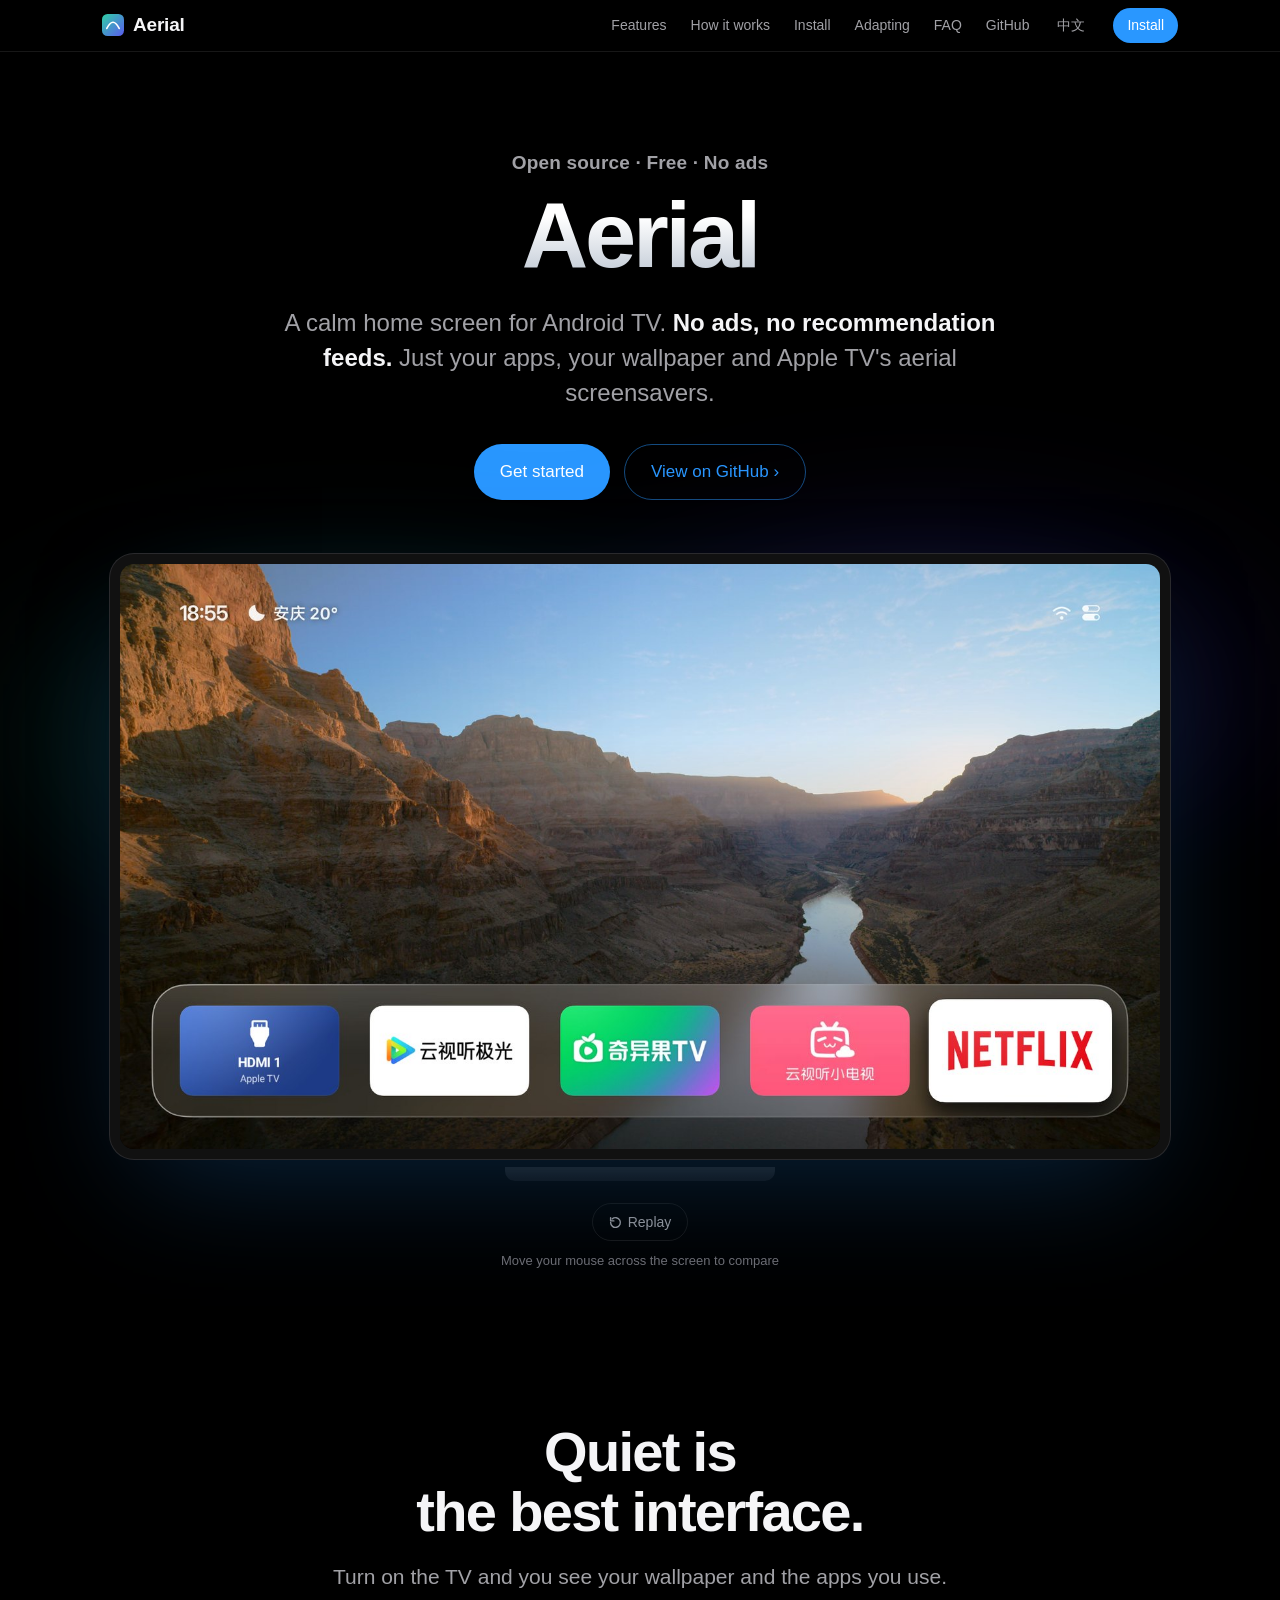
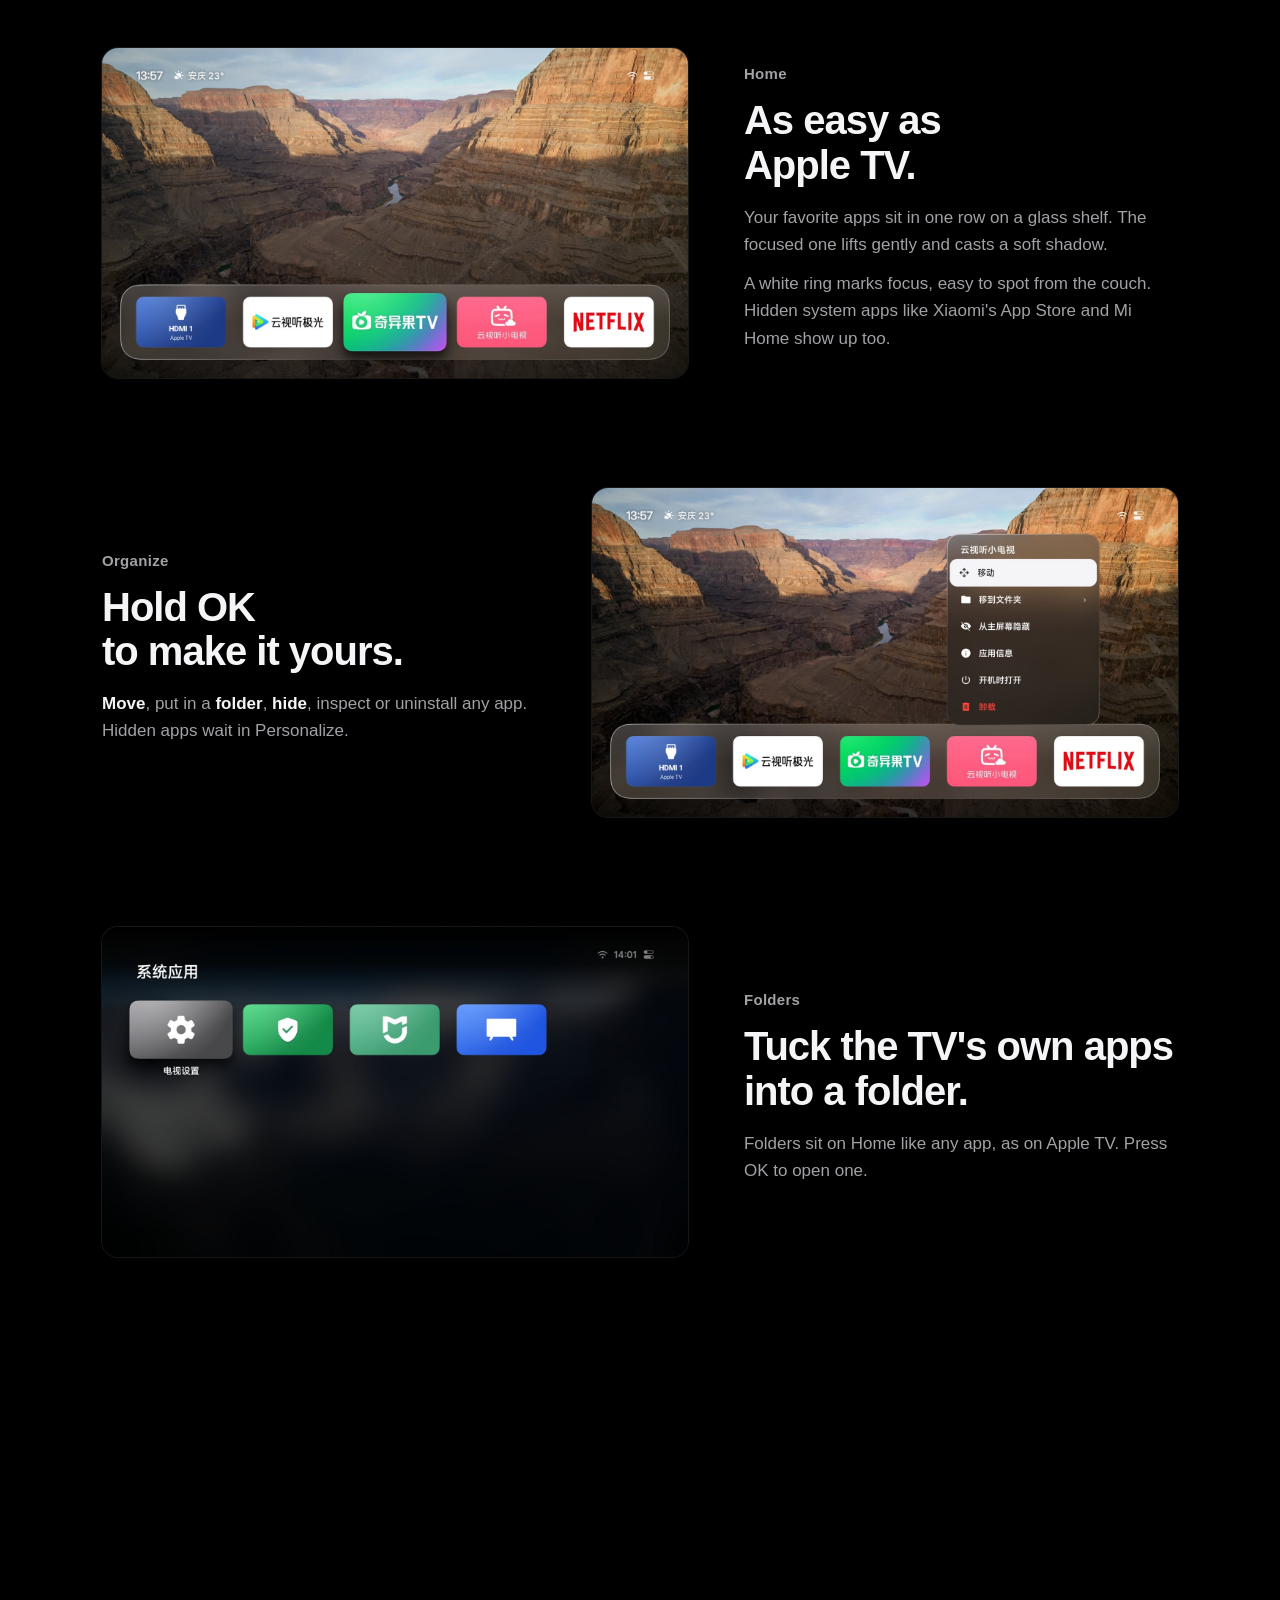
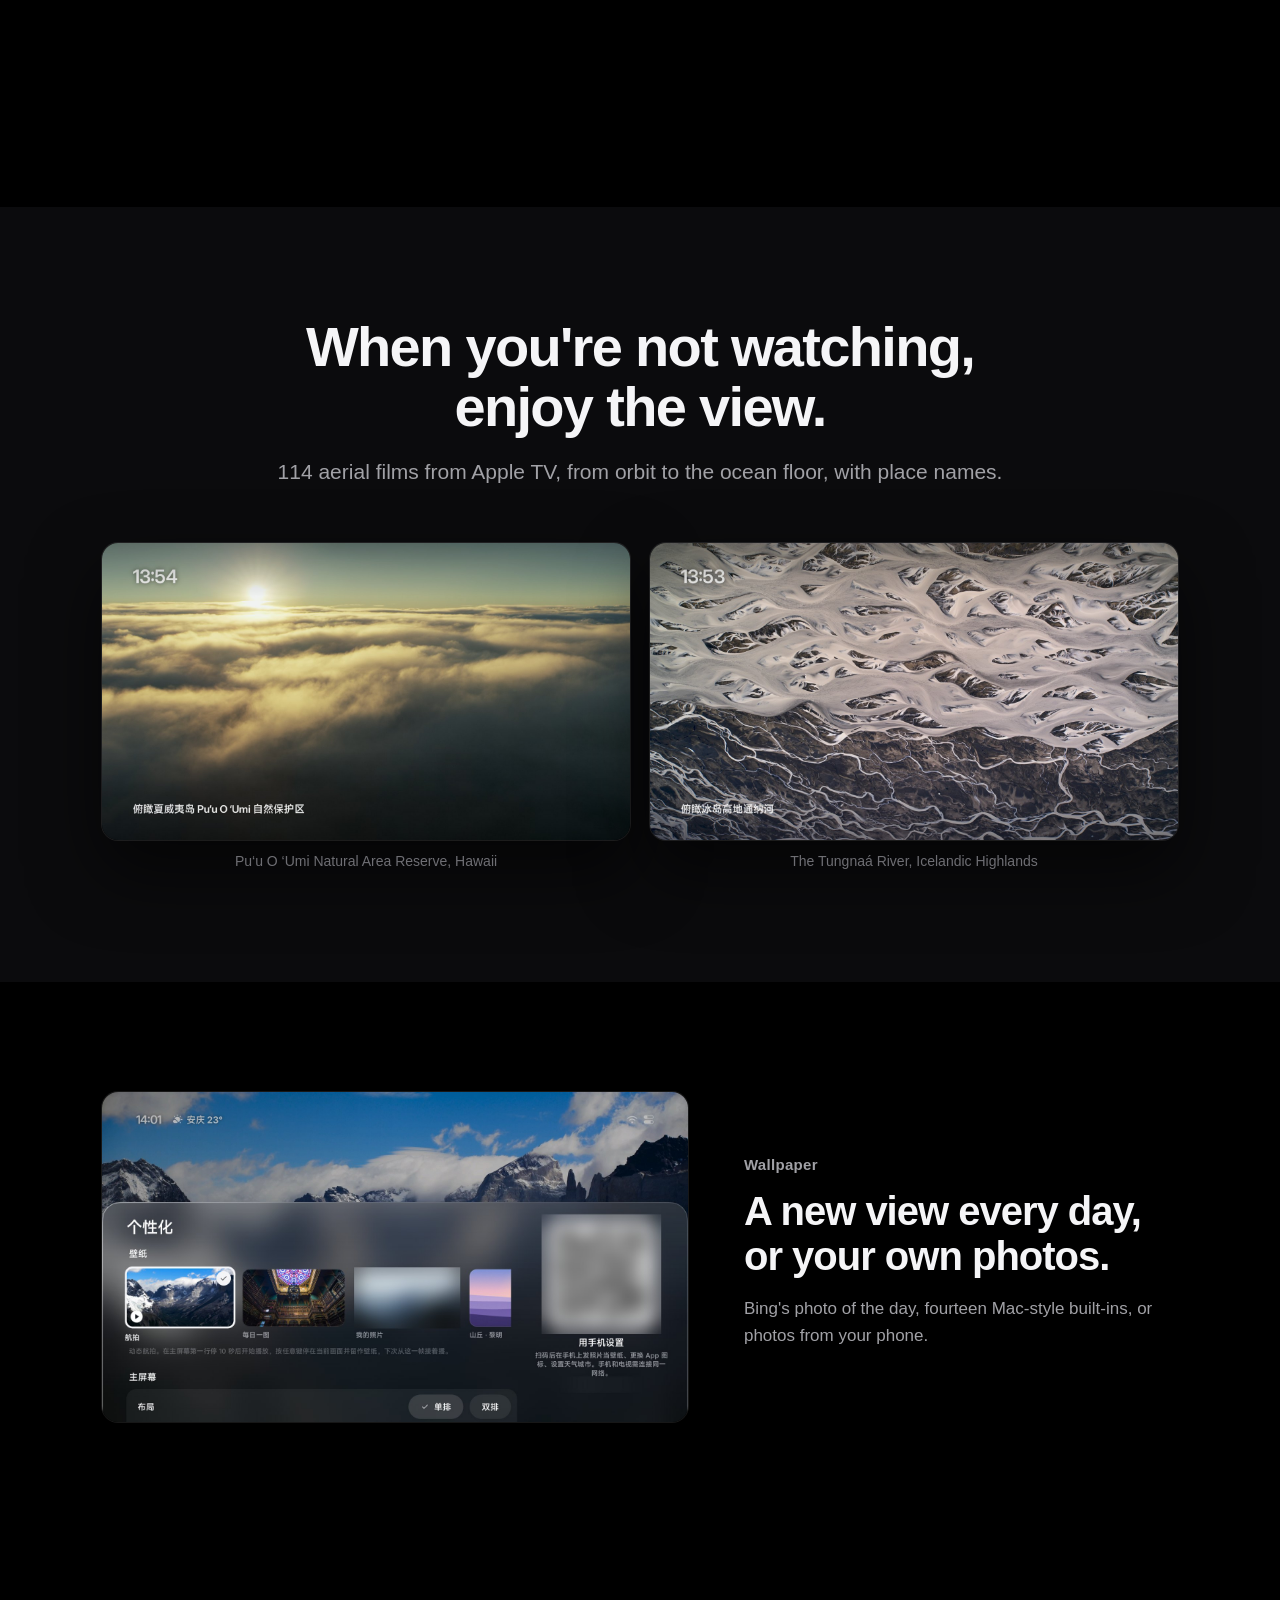
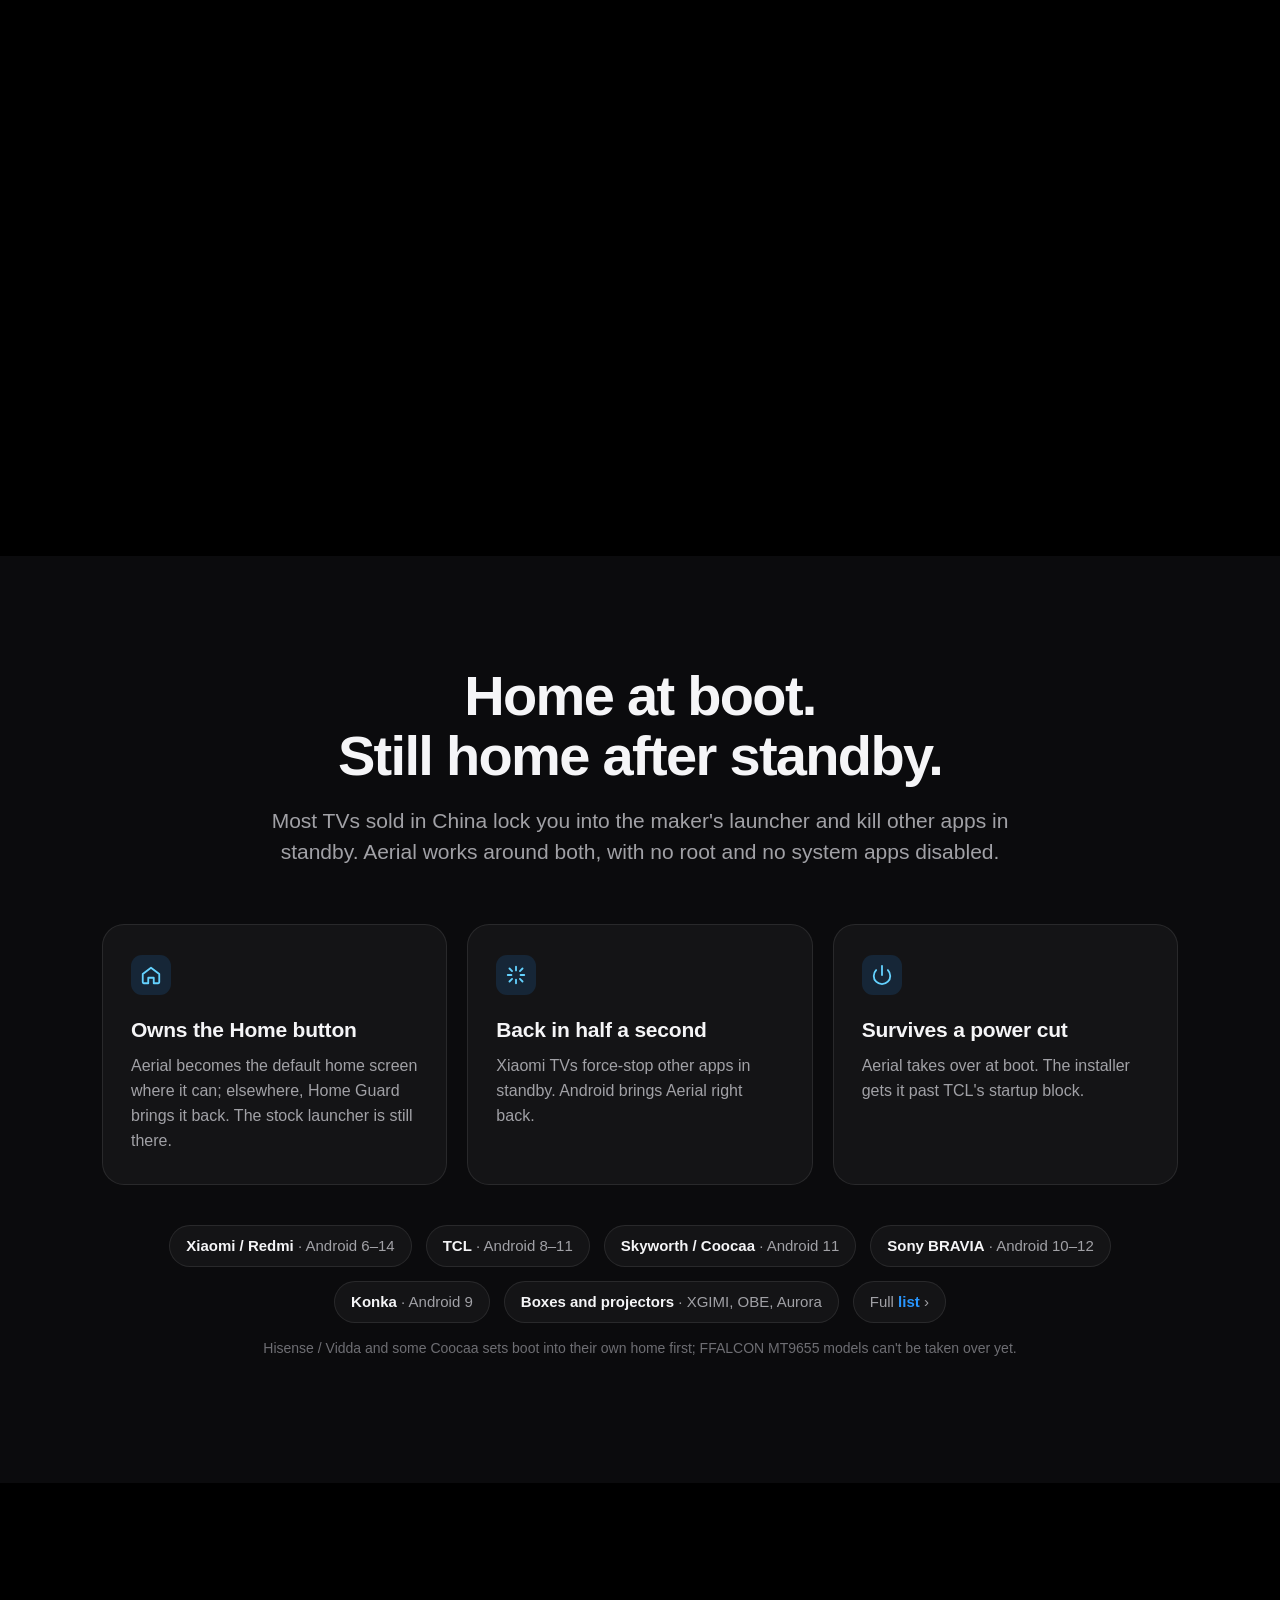
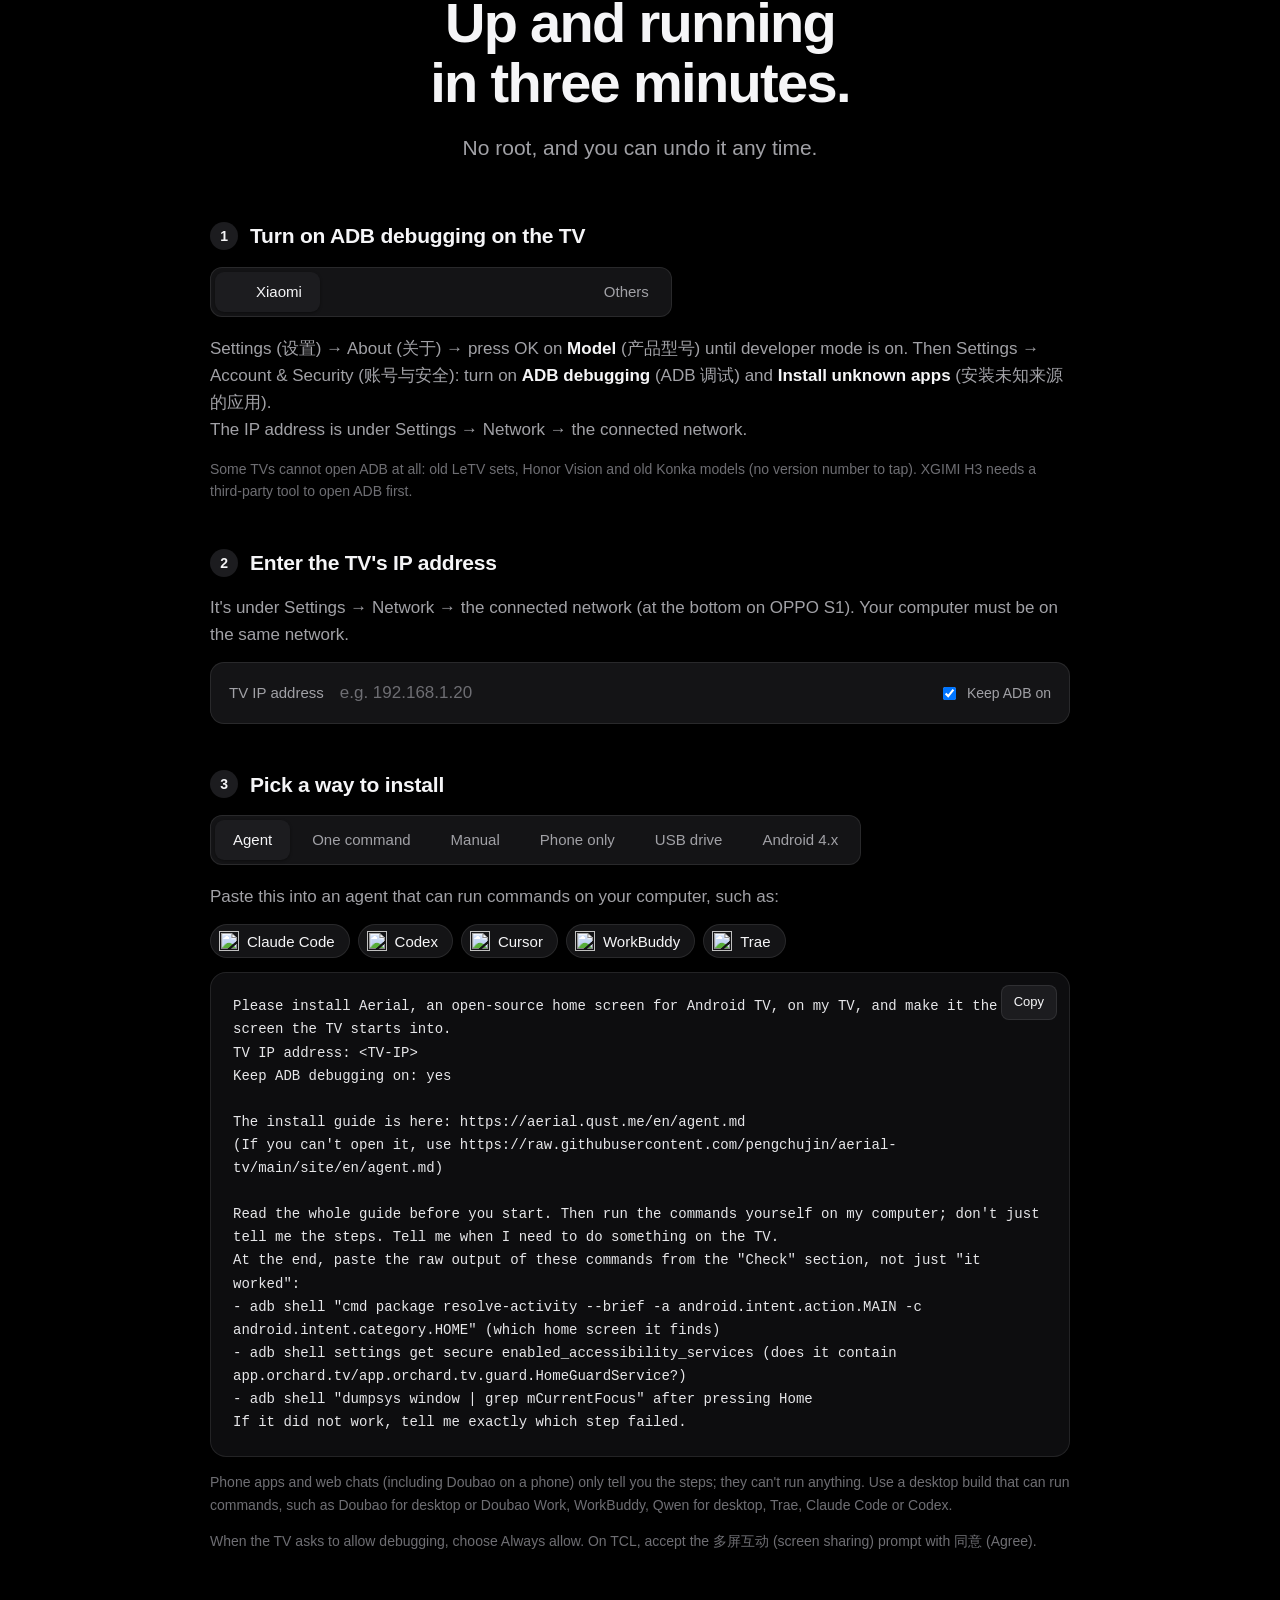
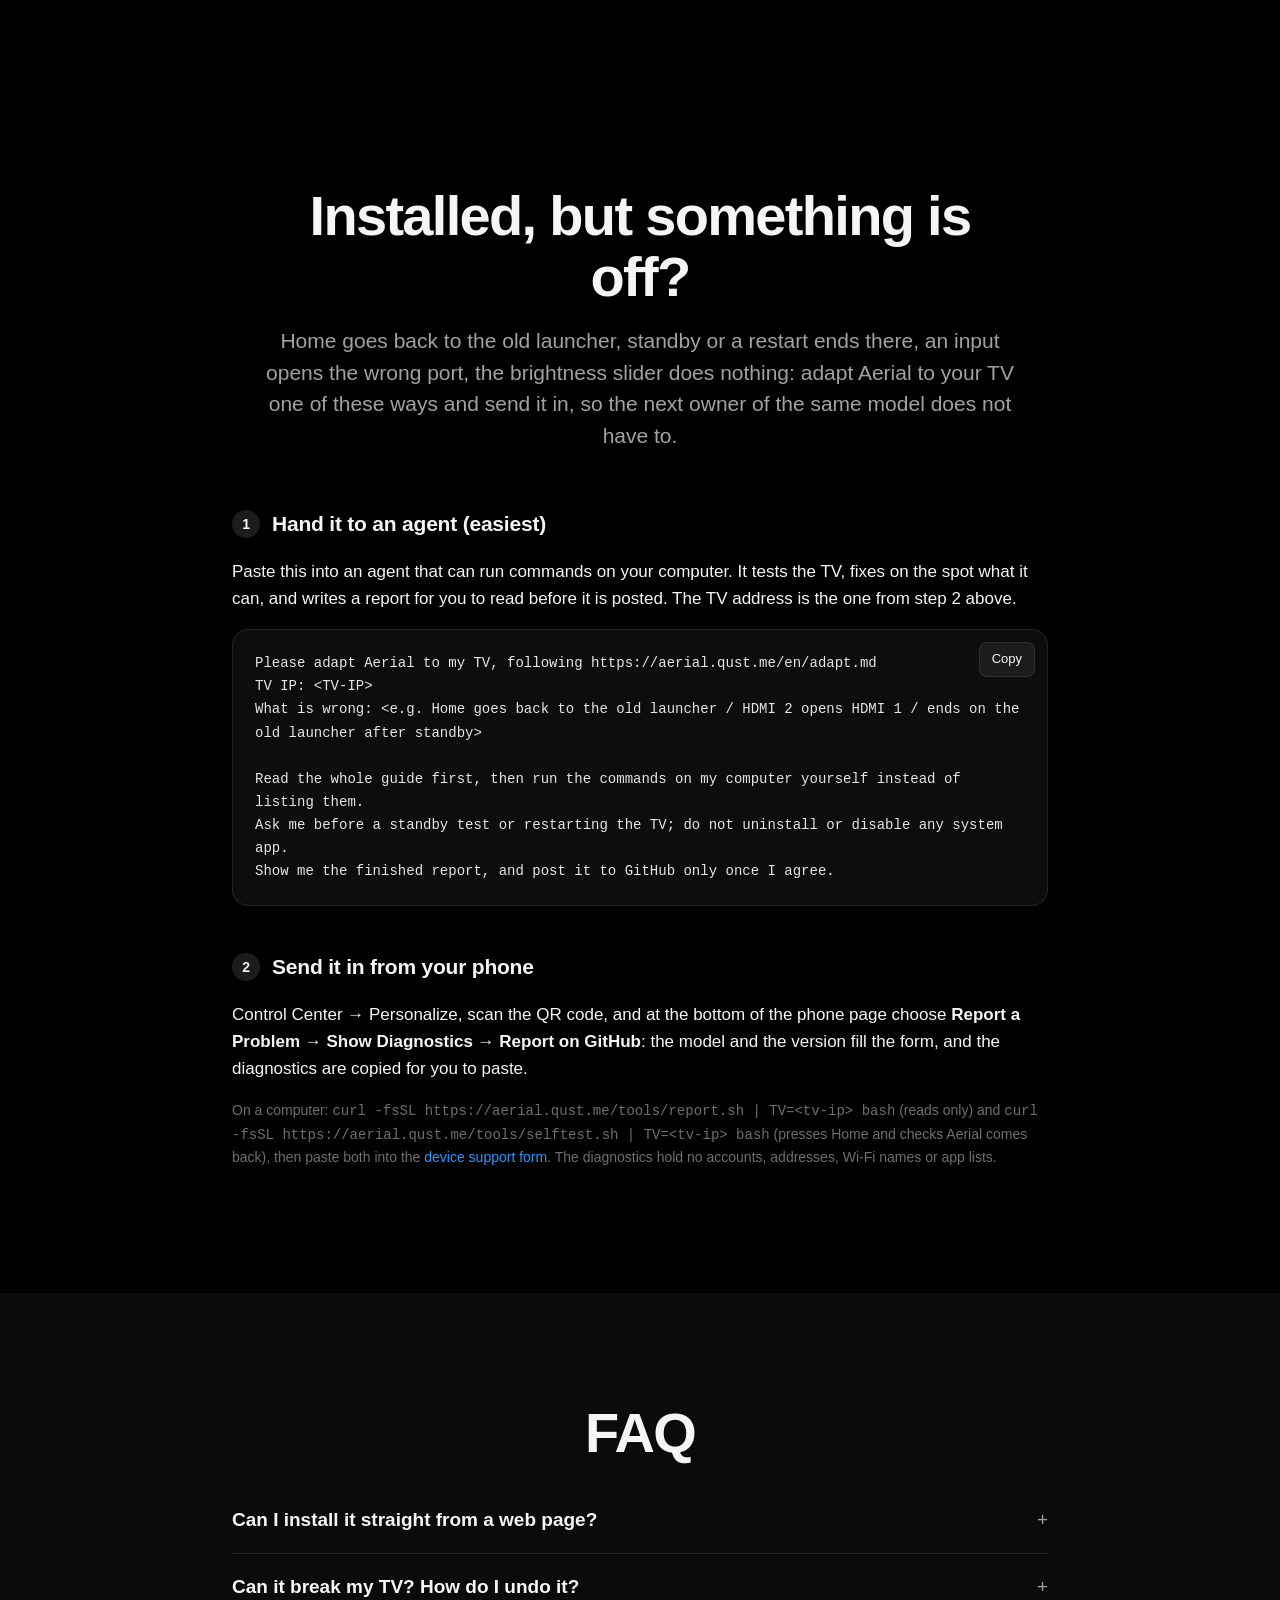
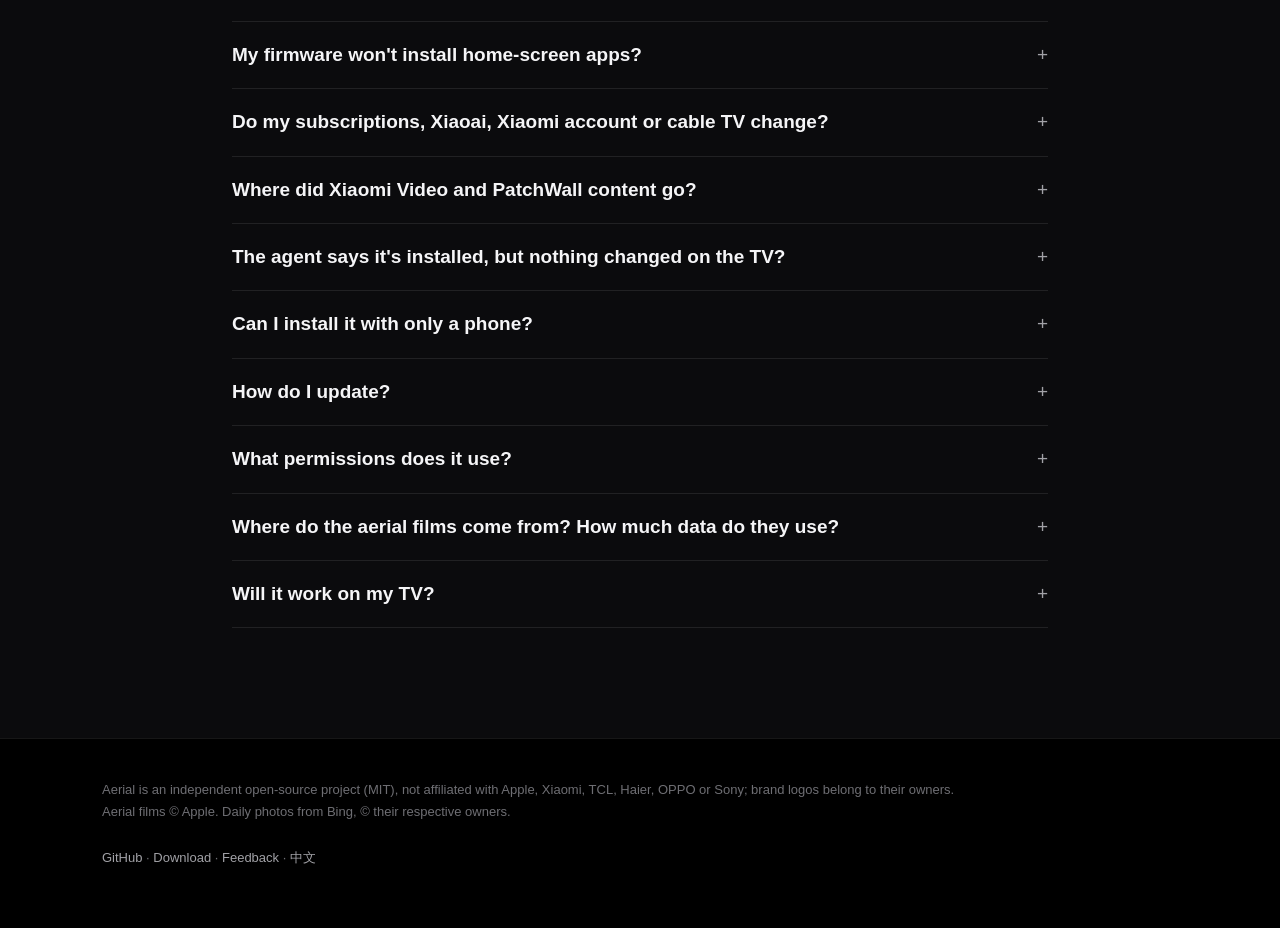
==== commit 3a6581f3: "Site and README: a USB-drive install section with direct links to the standard, guard and Lite APKs " ====
--- a/site/en/index.html
+++ b/site/en/index.html
@@ -226,6 +226,7 @@
         <button role="tab" aria-selected="false" data-tab="cli">One command</button>
         <button role="tab" aria-selected="false" data-tab="manual">Manual</button>
         <button role="tab" aria-selected="false" data-tab="phone">Phone only</button>
+        <button role="tab" aria-selected="false" data-tab="usb">USB drive</button>
         <button role="tab" aria-selected="false" data-tab="lite">Android 4.x</button>
       </div>
 
@@ -261,6 +262,18 @@
           <li>Install Aerial from the app (standard build; try the guard build if that is refused), then grant permissions one by one as in Windows item 3 of the <a href="agent.md">install guide</a> and start the app as in item 6.</li>
         </ol>
         <p class="note">Users have installed Aerial this way; we have not tested each tool. Phone tools usually can't finish every setting, so once it's installed, run the check with a computer or an agent if you can.</p>
+      </div>
+
+      <div class="panel" data-panel="usb">
+        <p>No computer, and no need for steps 1 and 2 above: copy the APK to a USB drive, plug it into the TV, and open it with the TV's file manager to install.</p>
+        <ul>
+          <li><a href="../download/aerial-standard.apk"><b>aerial-standard.apk</b></a>: try this first on Android 5.0 and later.</li>
+          <li><a href="../download/aerial-guard.apk"><b>aerial-guard.apk</b></a>: use this if the first is refused because the TV won't install home-screen apps.</li>
+          <li><a href="../download/aerial-lite.apk"><b>aerial-lite.apk</b></a>: old TVs on Android 4.0-4.4 (see Android 4.x).</li>
+        </ul>
+        <p>Once it's installed, <b>press Home on the remote</b>. If Android asks which app to use, choose <b>Aerial</b>, then <b>Always</b>, and you're done; stock Android TV usually works this way.</p>
+        <p>If Home goes straight back to the old home screen without asking (most Chinese-brand TVs): open Aerial from the app list. It shows "Make Aerial Your Home Screen", whose entries open the TV's settings for the home guard (Accessibility) and notification access. If the TV's settings don't have them, Aerial works only as an ordinary app opened from the app list; to take over Home, set it up once with a computer or an agent (it installs over, settings stay).</p>
+        <p class="note">Whether Home, power-on and wake come back to Aerial after a USB-only install depends on those entries being in the TV's settings; a computer install is the most reliable. Later updates: choose "New version" in Control Center, or install from the USB drive again.</p>
       </div>
 
       <div class="panel" data-panel="lite">
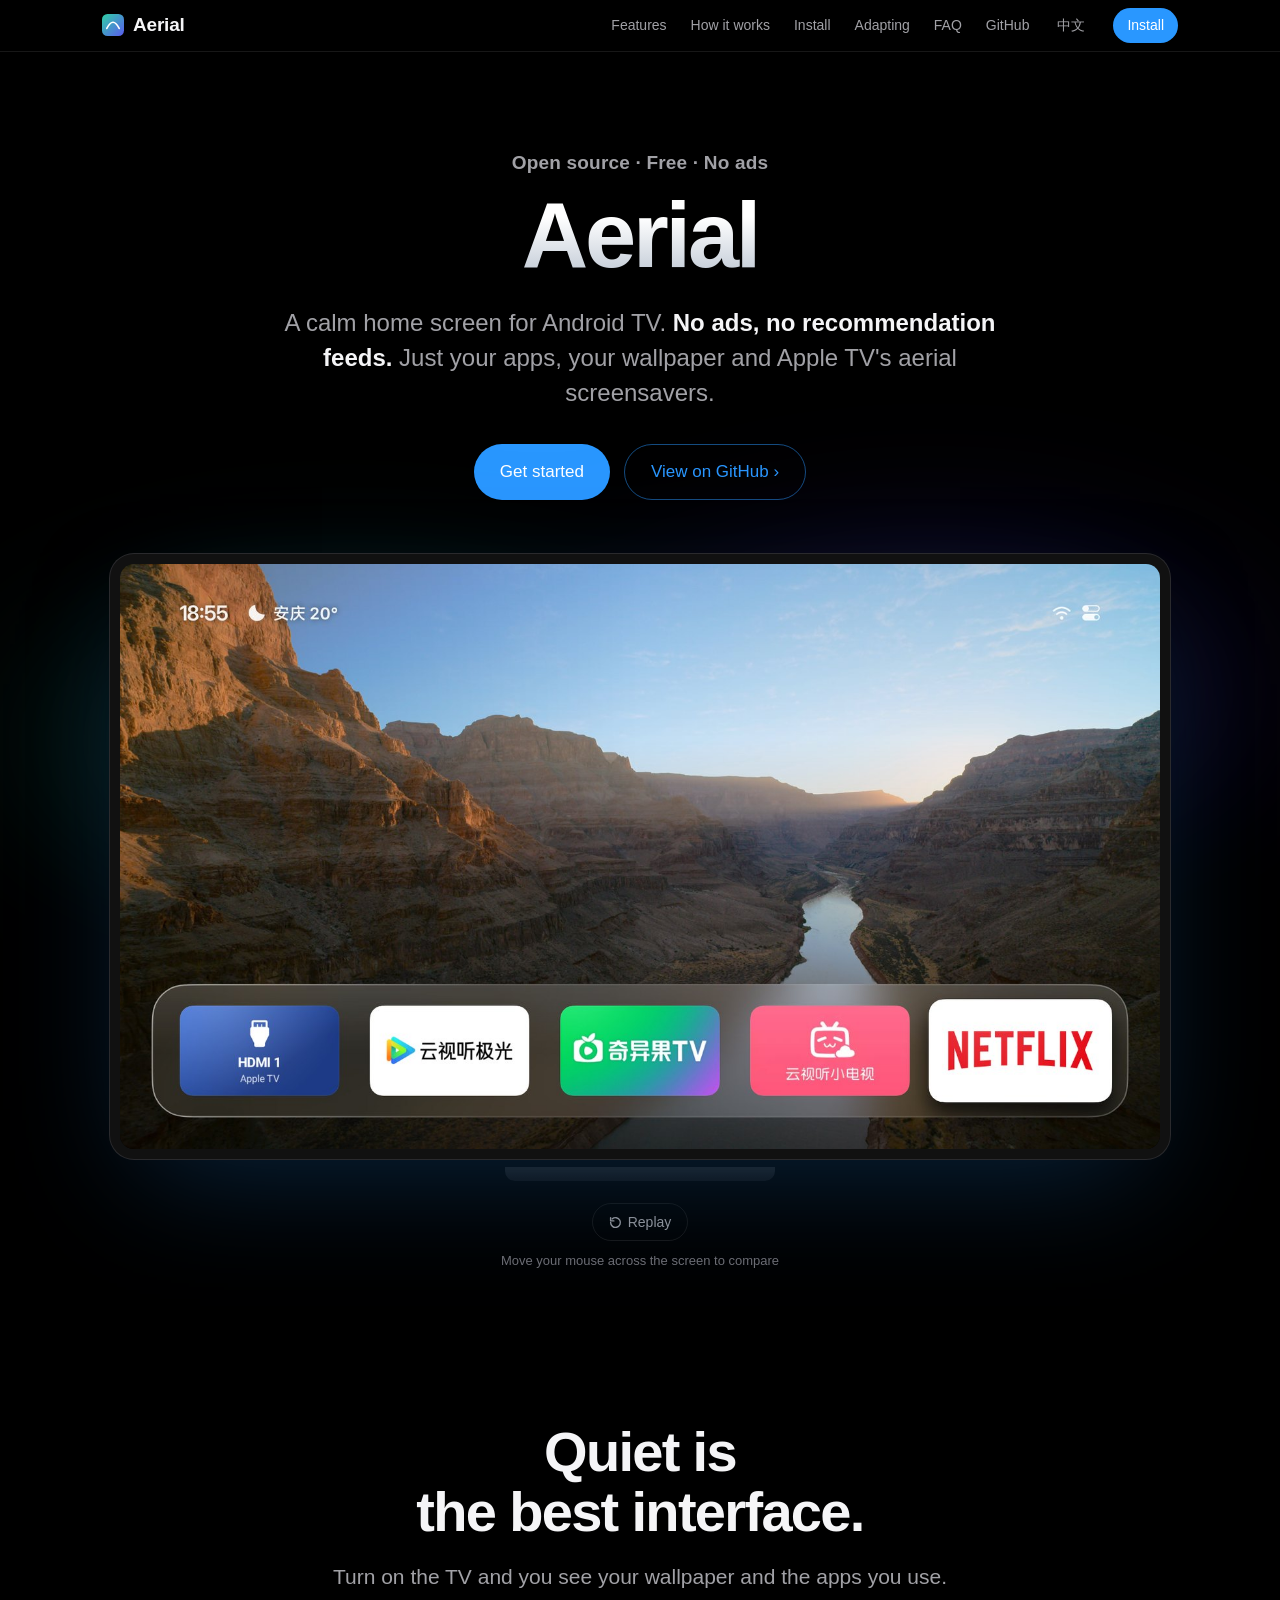
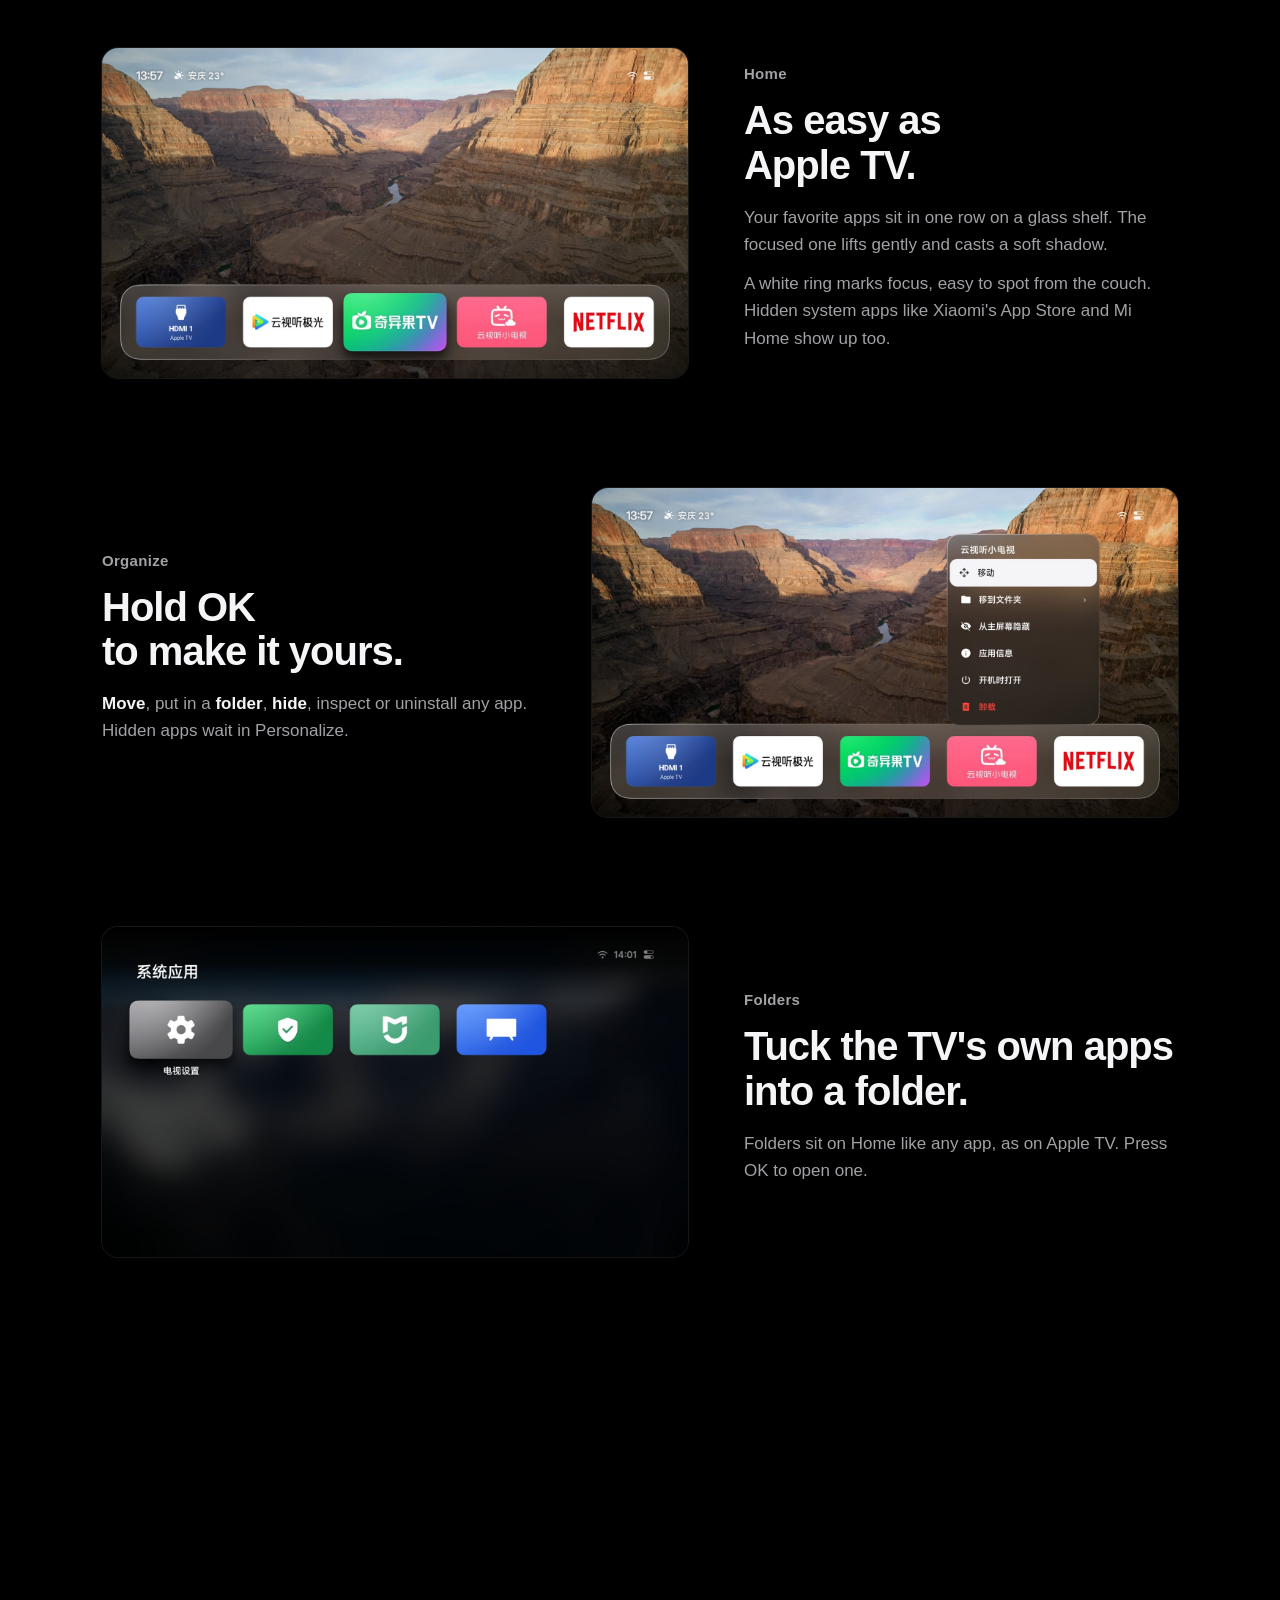
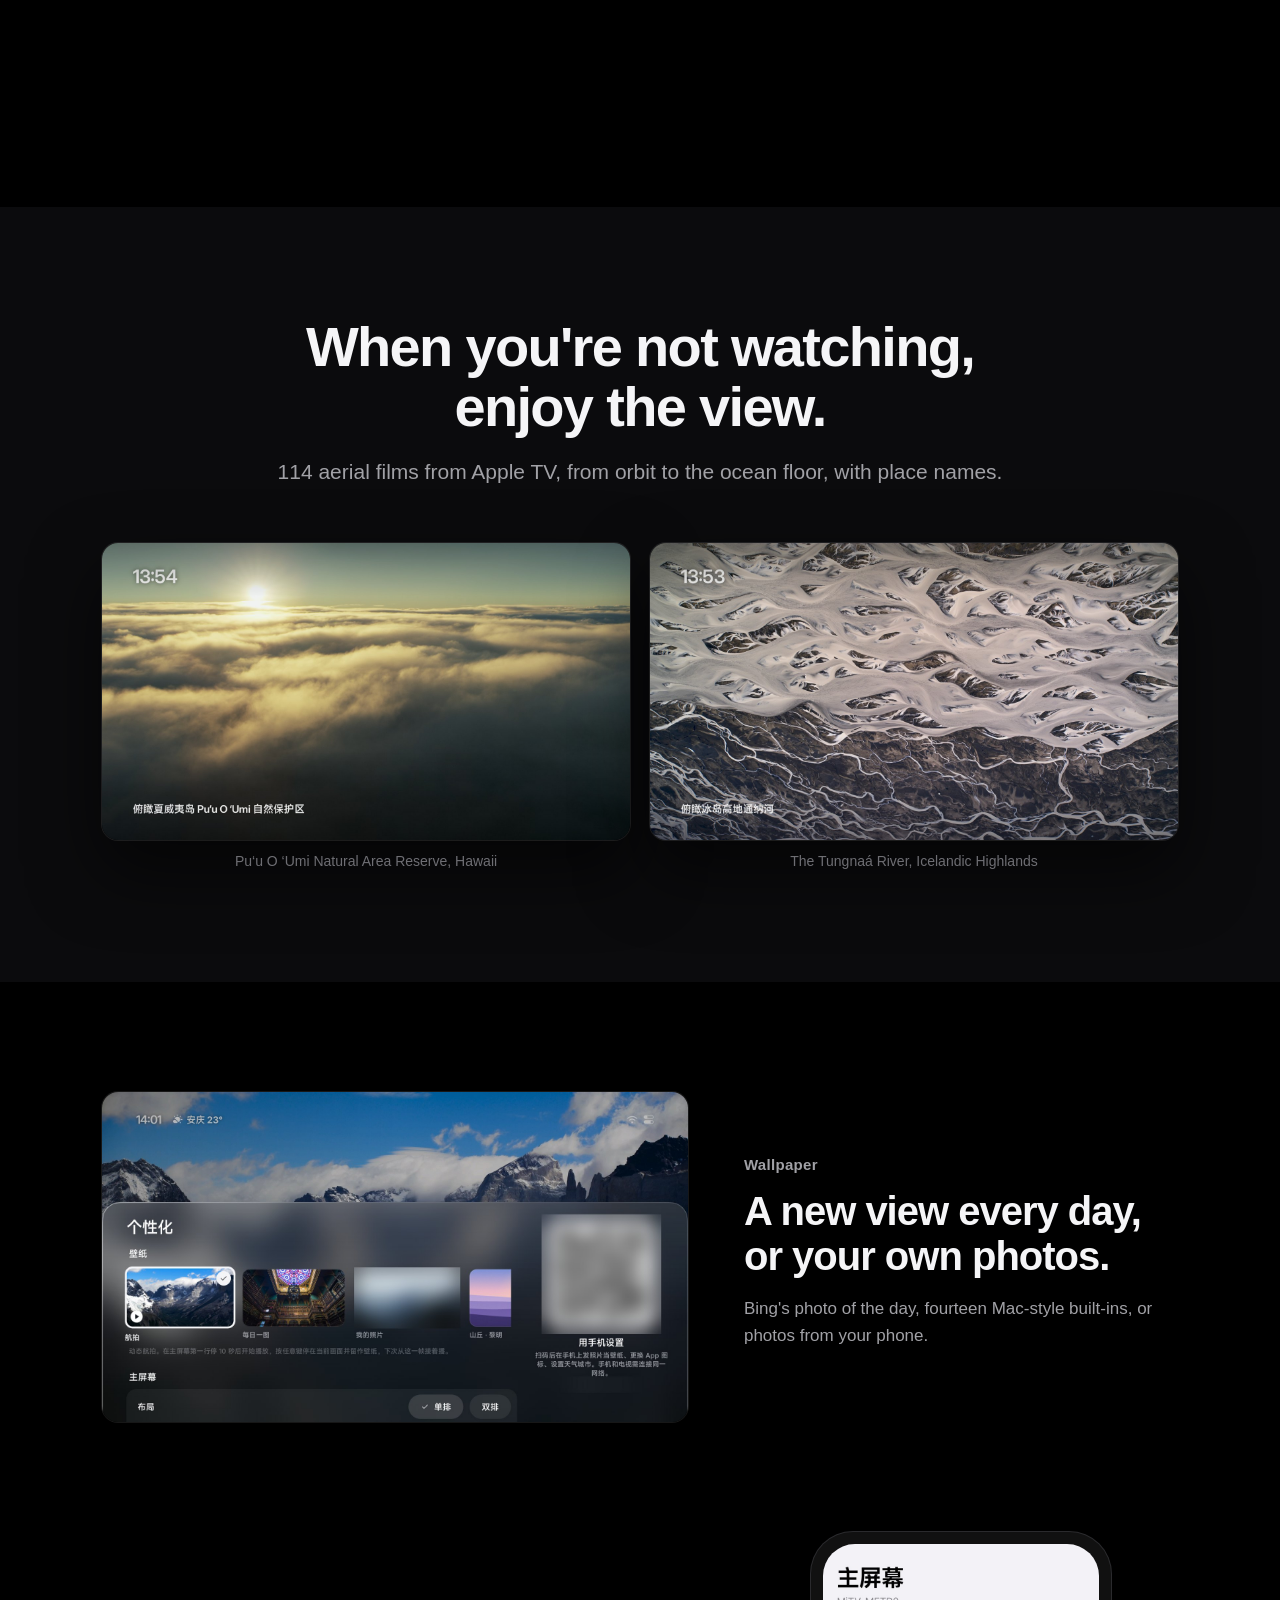
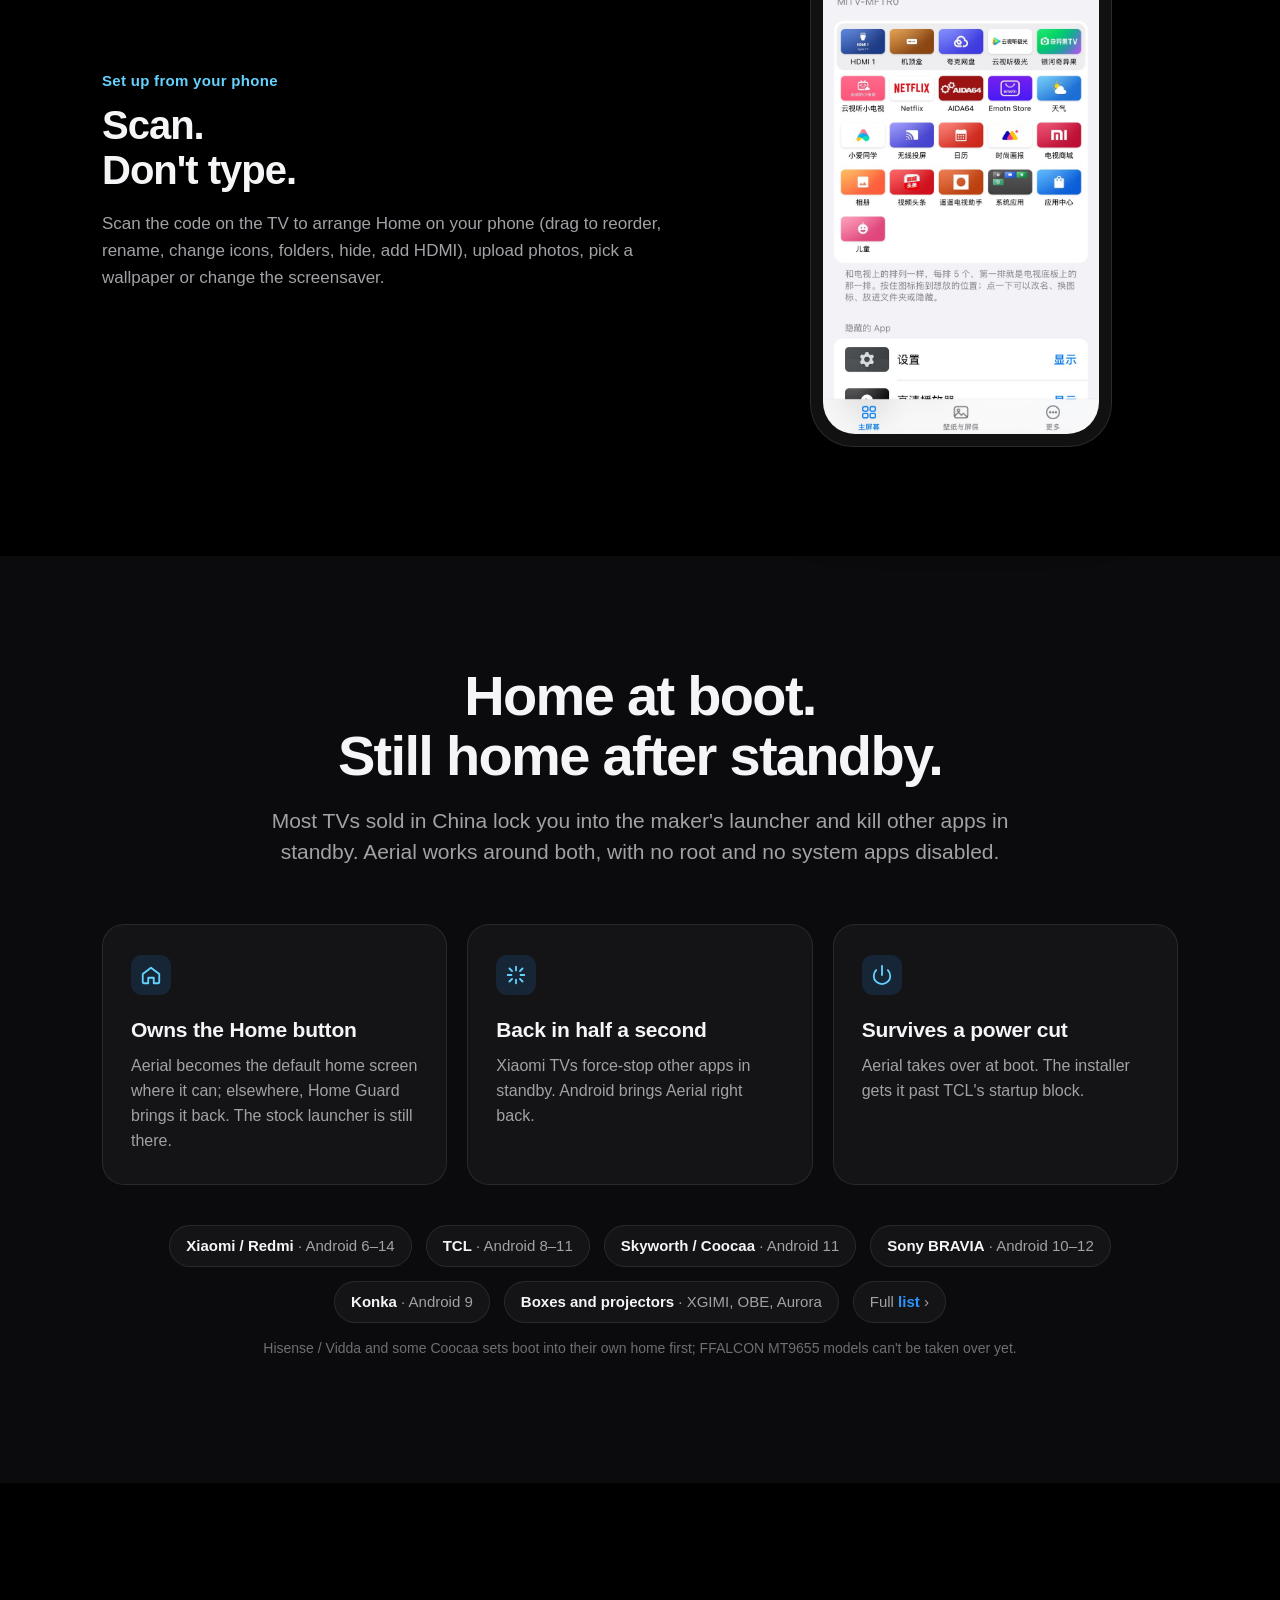
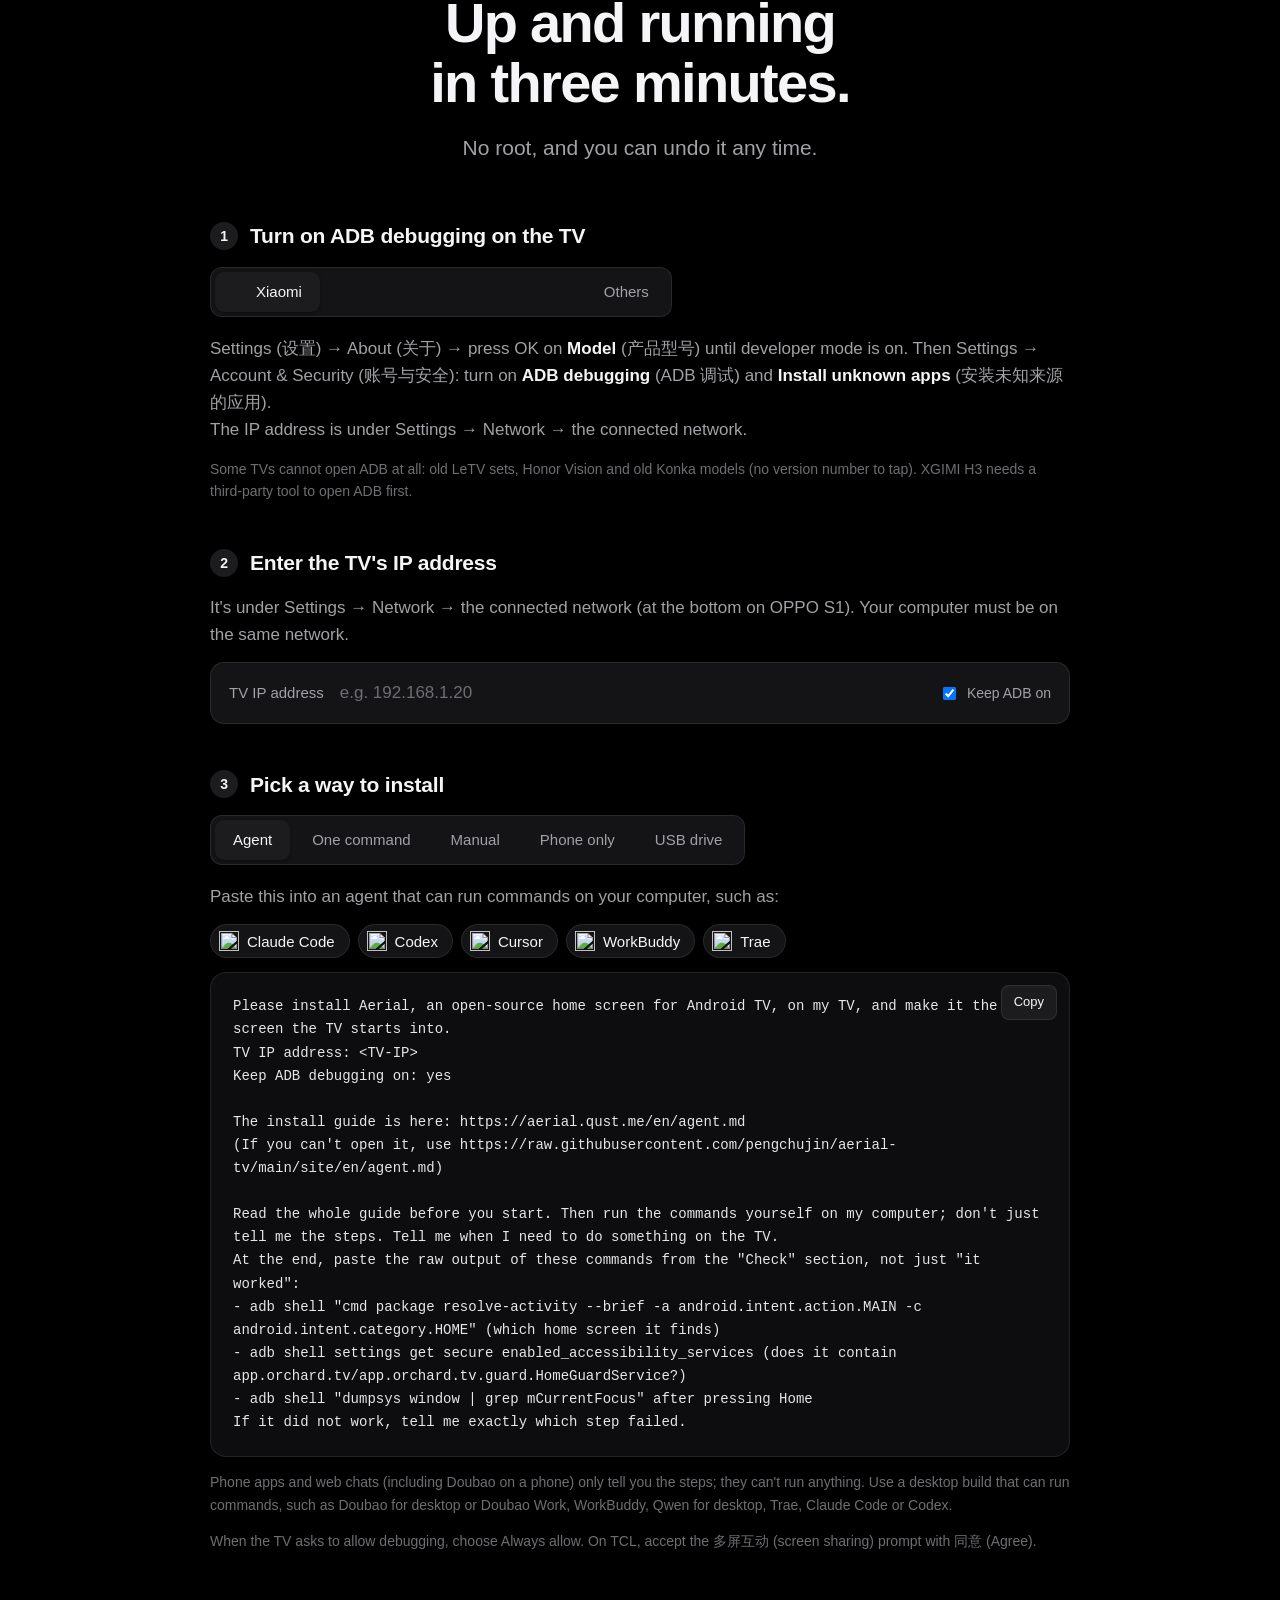
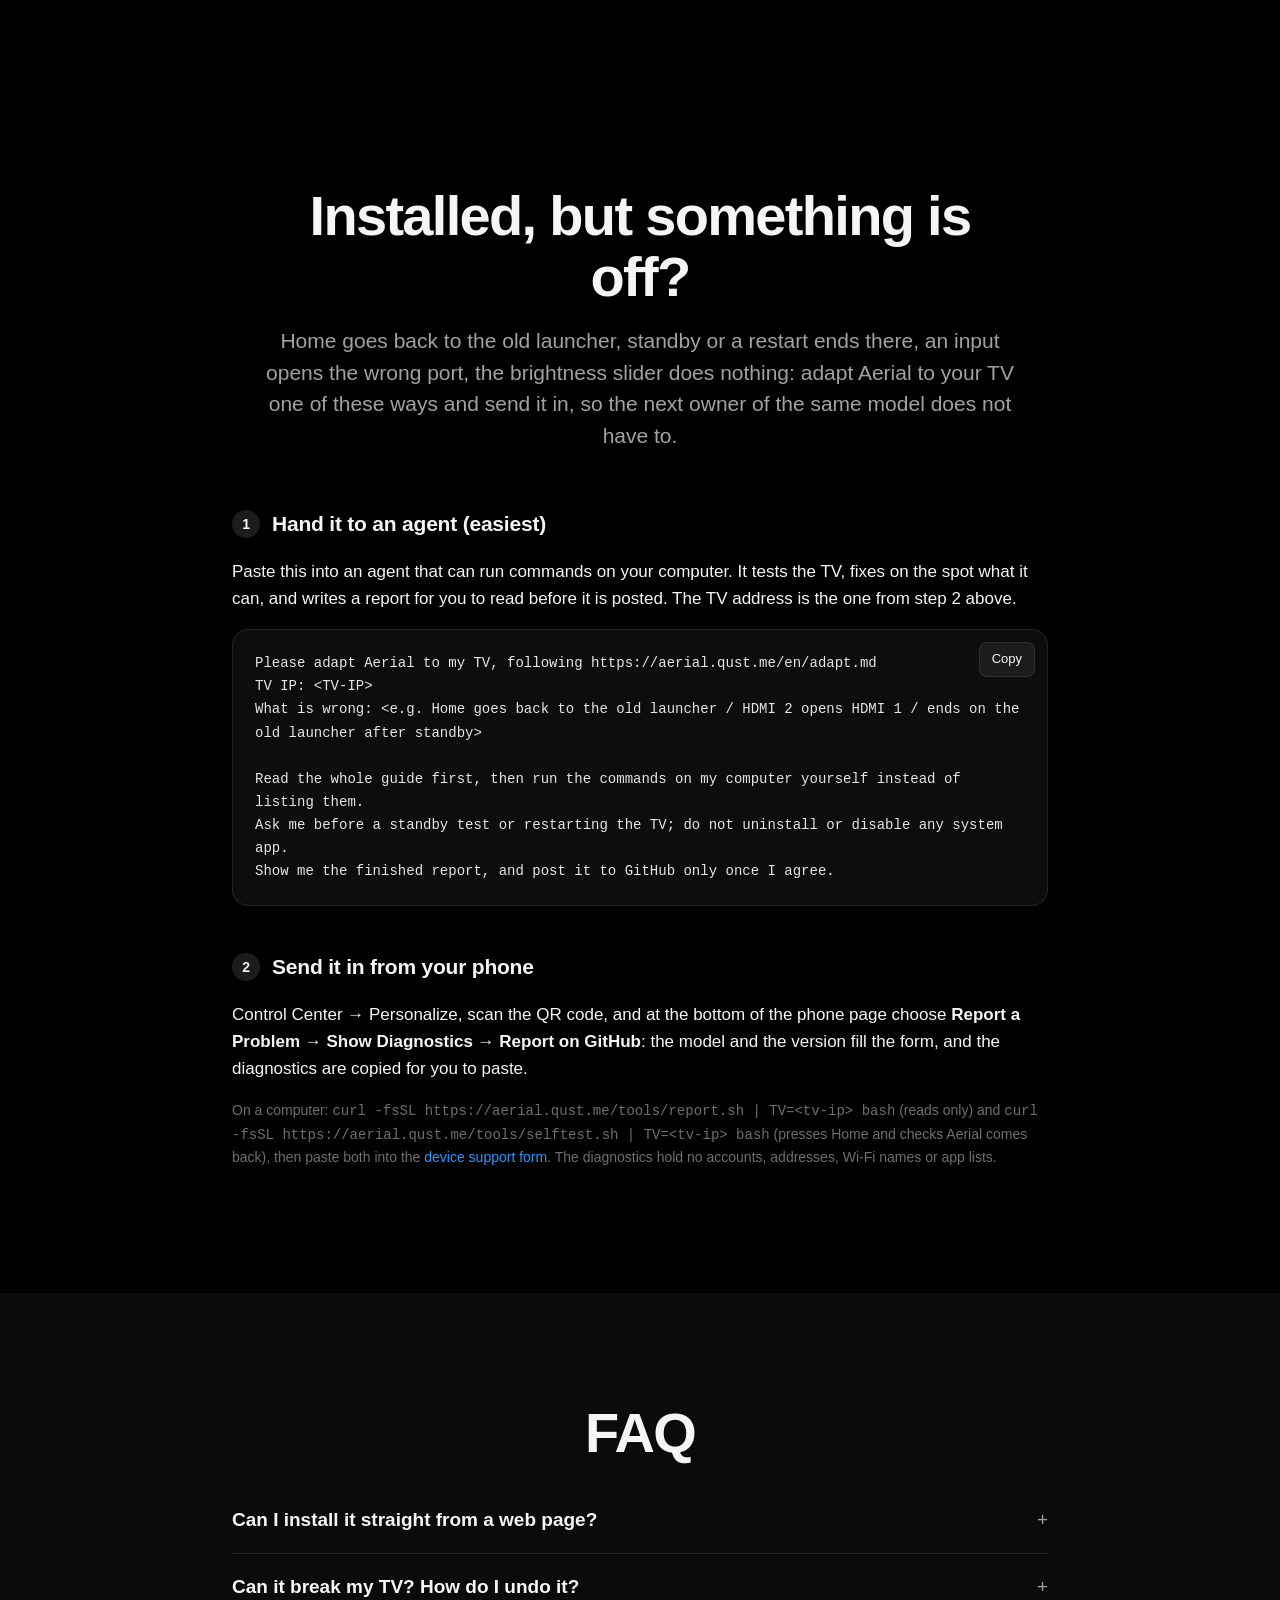
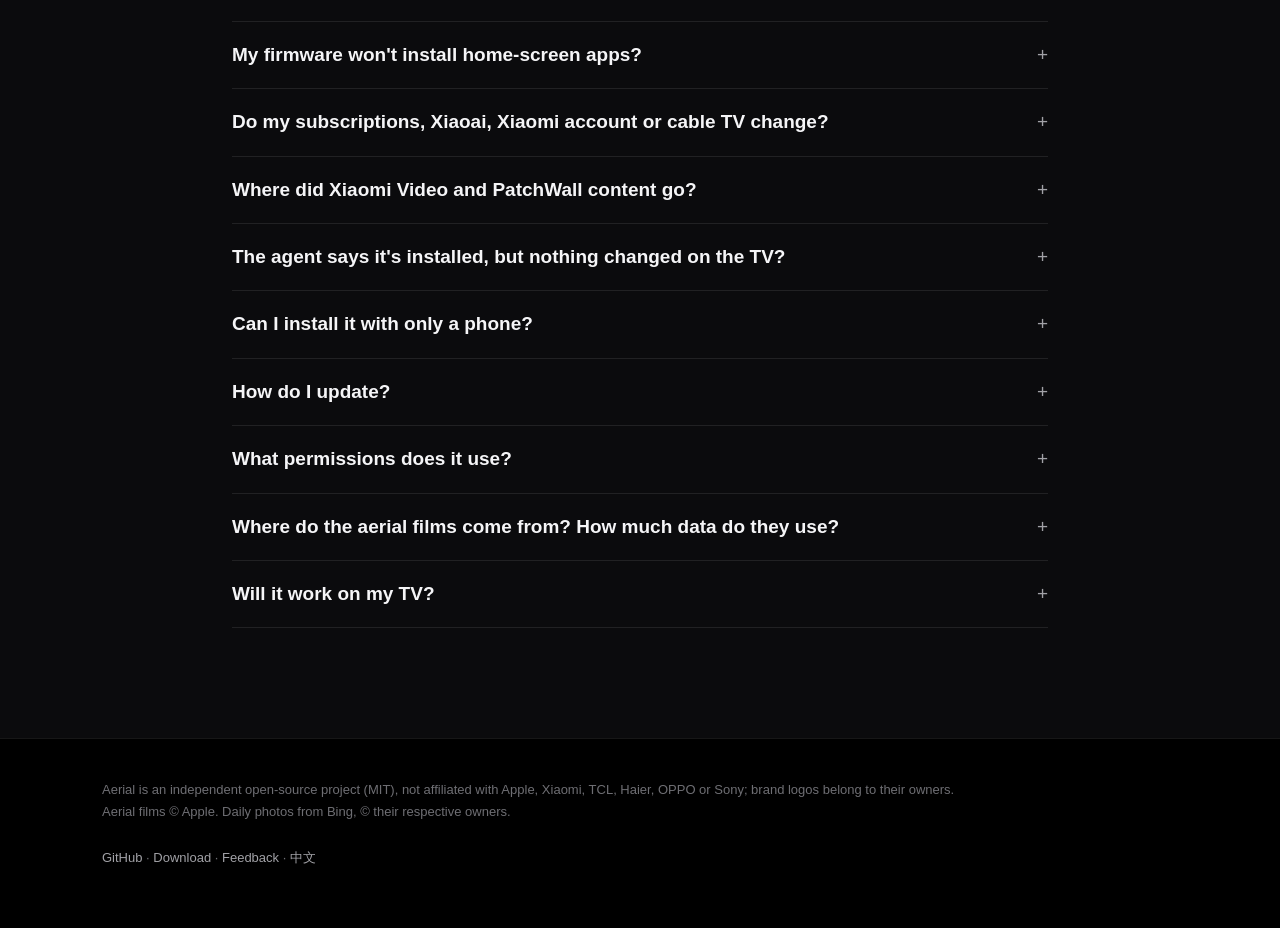
==== commit 59e059b2: "Site: the Android 4.x install tab folded into the USB-drive one The agent and the one-line command a" ====
--- a/site/en/index.html
+++ b/site/en/index.html
@@ -227,7 +227,6 @@
         <button role="tab" aria-selected="false" data-tab="manual">Manual</button>
         <button role="tab" aria-selected="false" data-tab="phone">Phone only</button>
         <button role="tab" aria-selected="false" data-tab="usb">USB drive</button>
-        <button role="tab" aria-selected="false" data-tab="lite">Android 4.x</button>
       </div>
 
       <div class="panel on" data-panel="agent">
@@ -269,19 +268,14 @@
         <ul>
           <li><a href="../download/aerial-standard.apk"><b>aerial-standard.apk</b></a>: try this first on Android 5.0 and later.</li>
           <li><a href="../download/aerial-guard.apk"><b>aerial-guard.apk</b></a>: use this if the first is refused because the TV won't install home-screen apps.</li>
-          <li><a href="../download/aerial-lite.apk"><b>aerial-lite.apk</b></a>: old TVs on Android 4.0-4.4 (see Android 4.x).</li>
+          <li><a href="../download/aerial-lite.apk"><b>aerial-lite.apk</b></a>: Aerial Lite (a beta) for old TVs and boxes on Android 4.0-4.4. The Agent and One command tabs pick Lite on their own, never the wrong one.</li>
         </ul>
         <p>Once it's installed, <b>press Home on the remote</b>. If Android asks which app to use, choose <b>Aerial</b>, then <b>Always</b>, and you're done; stock Android TV usually works this way.</p>
         <p>If Home goes straight back to the old home screen without asking (most Chinese-brand TVs): open Aerial from the app list. It shows "Make Aerial Your Home Screen", whose entries open the TV's settings for the home guard (Accessibility) and notification access. If the TV's settings don't have them, Aerial works only as an ordinary app opened from the app list; to take over Home, set it up once with a computer or an agent (it installs over, settings stay).</p>
         <p class="note">Whether Home, power-on and wake come back to Aerial after a USB-only install depends on those entries being in the TV's settings; a computer install is the most reliable. Later updates: choose "New version" in Control Center, or install from the USB drive again.</p>
-      </div>
-
-      <div class="panel" data-panel="lite">
-        <p><b>Aerial Lite</b> is a separate app for old TVs and boxes on <b>Android 4.0-4.4</b>, looking the same as the full app. <b>This is its first release (1.0), a beta</b>: it was tested on emulators and newer TVs only, and real 4.x TVs may still show small problems.</p>
-        <p><b>Nothing extra to do</b>: the Agent and One command tabs both check the TV's Android version first, then install Lite on 4.x and the full app on 5.0 and later, never the wrong one.</p>
-        <p>Without a computer: copy <a href="../download/aerial-lite.apk"><b>aerial-lite.apk</b></a> to a USB drive and open it with the TV's file manager (on 4.x TVs only). Then <b>press Home on the remote</b>; when Android asks which app to use, choose <b>Aerial Lite</b>, then <b>Always</b>.</p>
-        <p class="note">Lite has no Home Guard: where the firmware keeps Home for its own launcher, open Lite from the app list. No aerial wallpaper, input tiles or in-app updates either (updating is installing again). To undo: Settings → Apps → Aerial Lite → Clear defaults, or uninstall it. Report problems with the <a href="https://github.com/pengchujin/aerial-tv/issues/new?template=device.yml">device support form</a>, with Lite in the title.</p>
-      </div>
+        <p class="note">Aerial Lite looks the same as the full app but has no Home Guard: once it's installed, press Home and choose <b>Aerial Lite</b>, then Always; where the firmware keeps Home for its own launcher, open Lite from the app list. No aerial wallpaper, input tiles or in-app updates either (updating is installing again). To undo: Settings → Apps → Aerial Lite → Clear defaults, or uninstall it. Report problems with the <a href="https://github.com/pengchujin/aerial-tv/issues/new?template=device.yml">device support form</a>, with Lite in the title.</p>
+      </div>
+
 
       <p class="note">When the TV asks to allow debugging, choose Always allow. On TCL, accept the 多屏互动 (screen sharing) prompt with 同意 (Agree).</p>
     </div>
@@ -354,7 +348,7 @@
       </details>
       <details>
         <summary>Will it work on my TV?</summary>
-        <p>Check the <a href="https://github.com/pengchujin/aerial-tv/blob/main/README.en.md#supported-tvs">list</a>. If yours isn't there, probably. Stock Android TV and Google TV are the easiest. LG webOS, Samsung Tizen and Huawei Vision (HarmonyOS) run different systems and can't take Aerial; Android 4.0-4.4 TVs get Aerial Lite (a beta, see Android 4.x under Install); older ones are not supported. Some TVs can't open ADB at all, such as old LeTV sets, Honor Vision and old Konka models (no version number to tap). Slow or low-memory TVs pick Lite effects on their own; you can also choose it in Personalize → Effects. If something goes wrong, see <a href="#adapt">Installed, but something is off?</a> above.</p>
+        <p>Check the <a href="https://github.com/pengchujin/aerial-tv/blob/main/README.en.md#supported-tvs">list</a>. If yours isn't there, probably. Stock Android TV and Google TV are the easiest. LG webOS, Samsung Tizen and Huawei Vision (HarmonyOS) run different systems and can't take Aerial; Android 4.0-4.4 TVs get Aerial Lite (a beta, see USB drive under Install; the agent and the one-line command install it on their own); older ones are not supported. Some TVs can't open ADB at all, such as old LeTV sets, Honor Vision and old Konka models (no version number to tap). Slow or low-memory TVs pick Lite effects on their own; you can also choose it in Personalize → Effects. If something goes wrong, see <a href="#adapt">Installed, but something is off?</a> above.</p>
       </details>
     </div>
   </div>
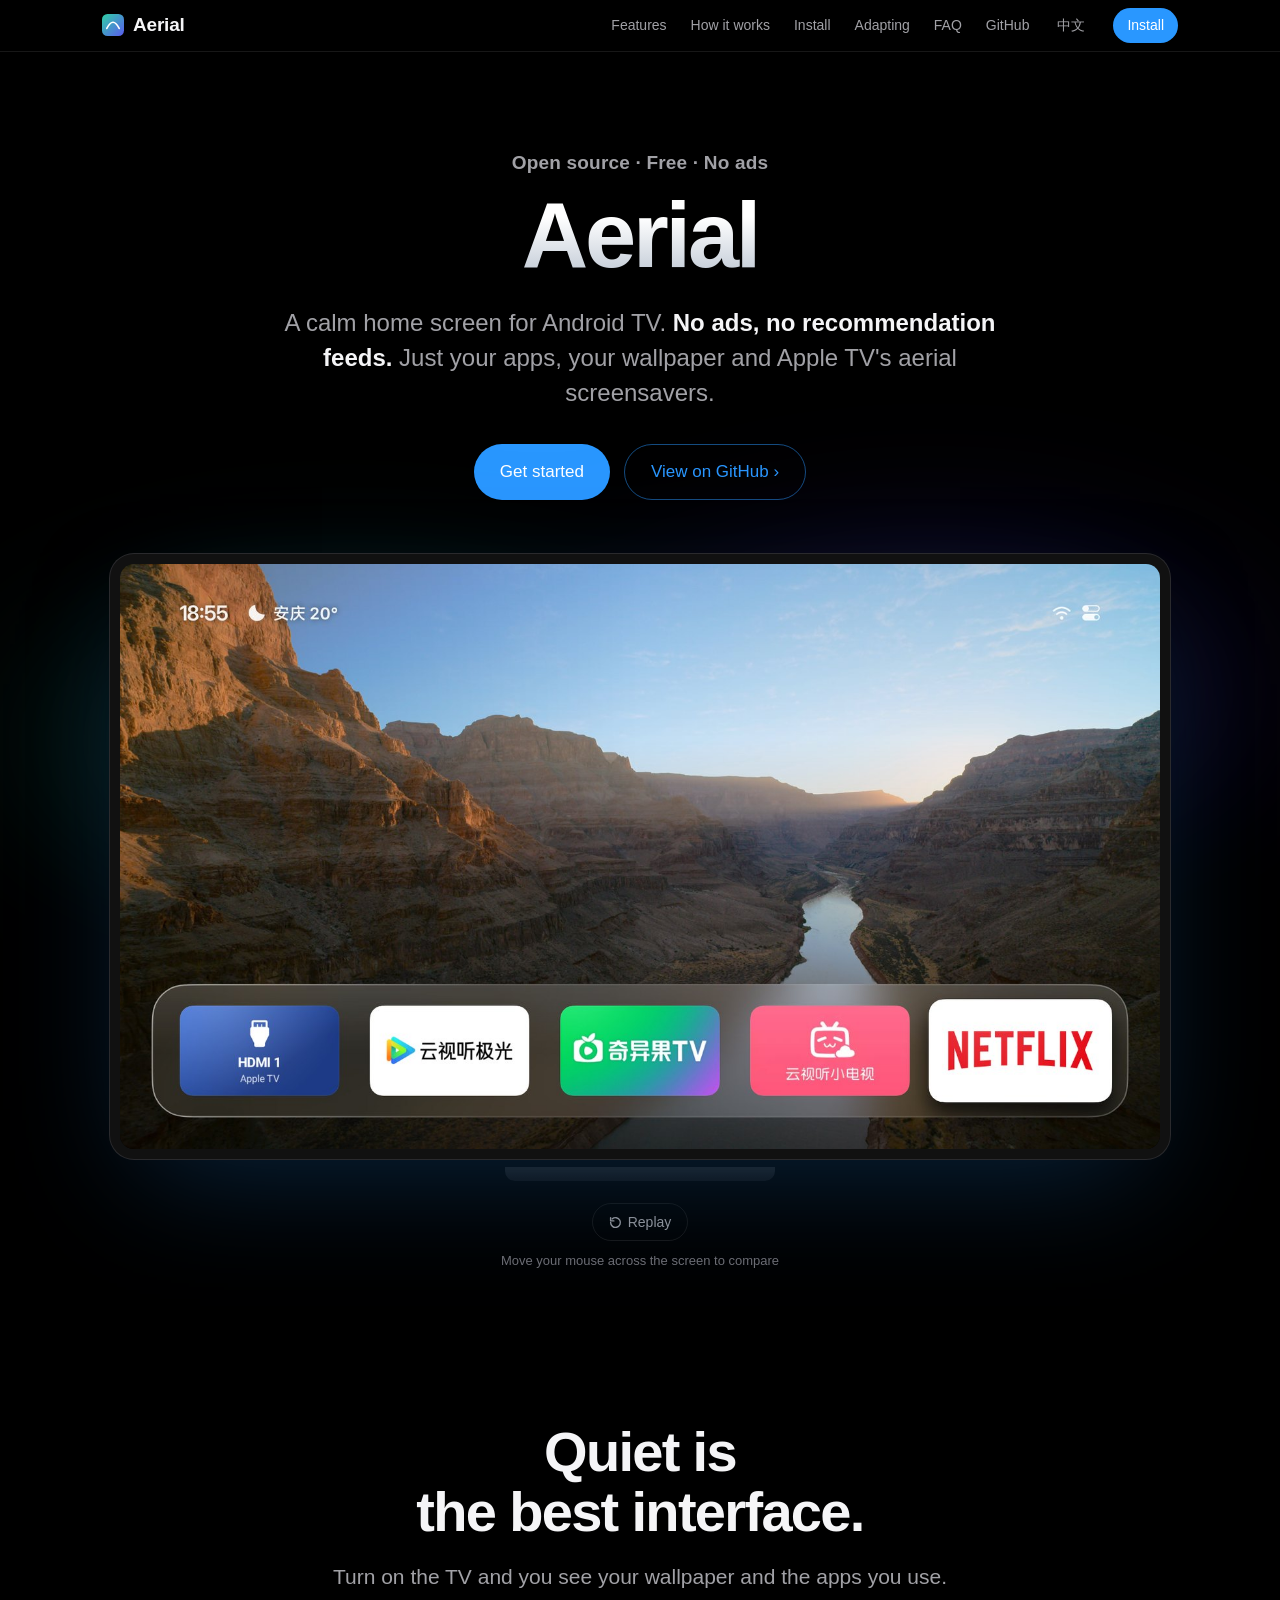
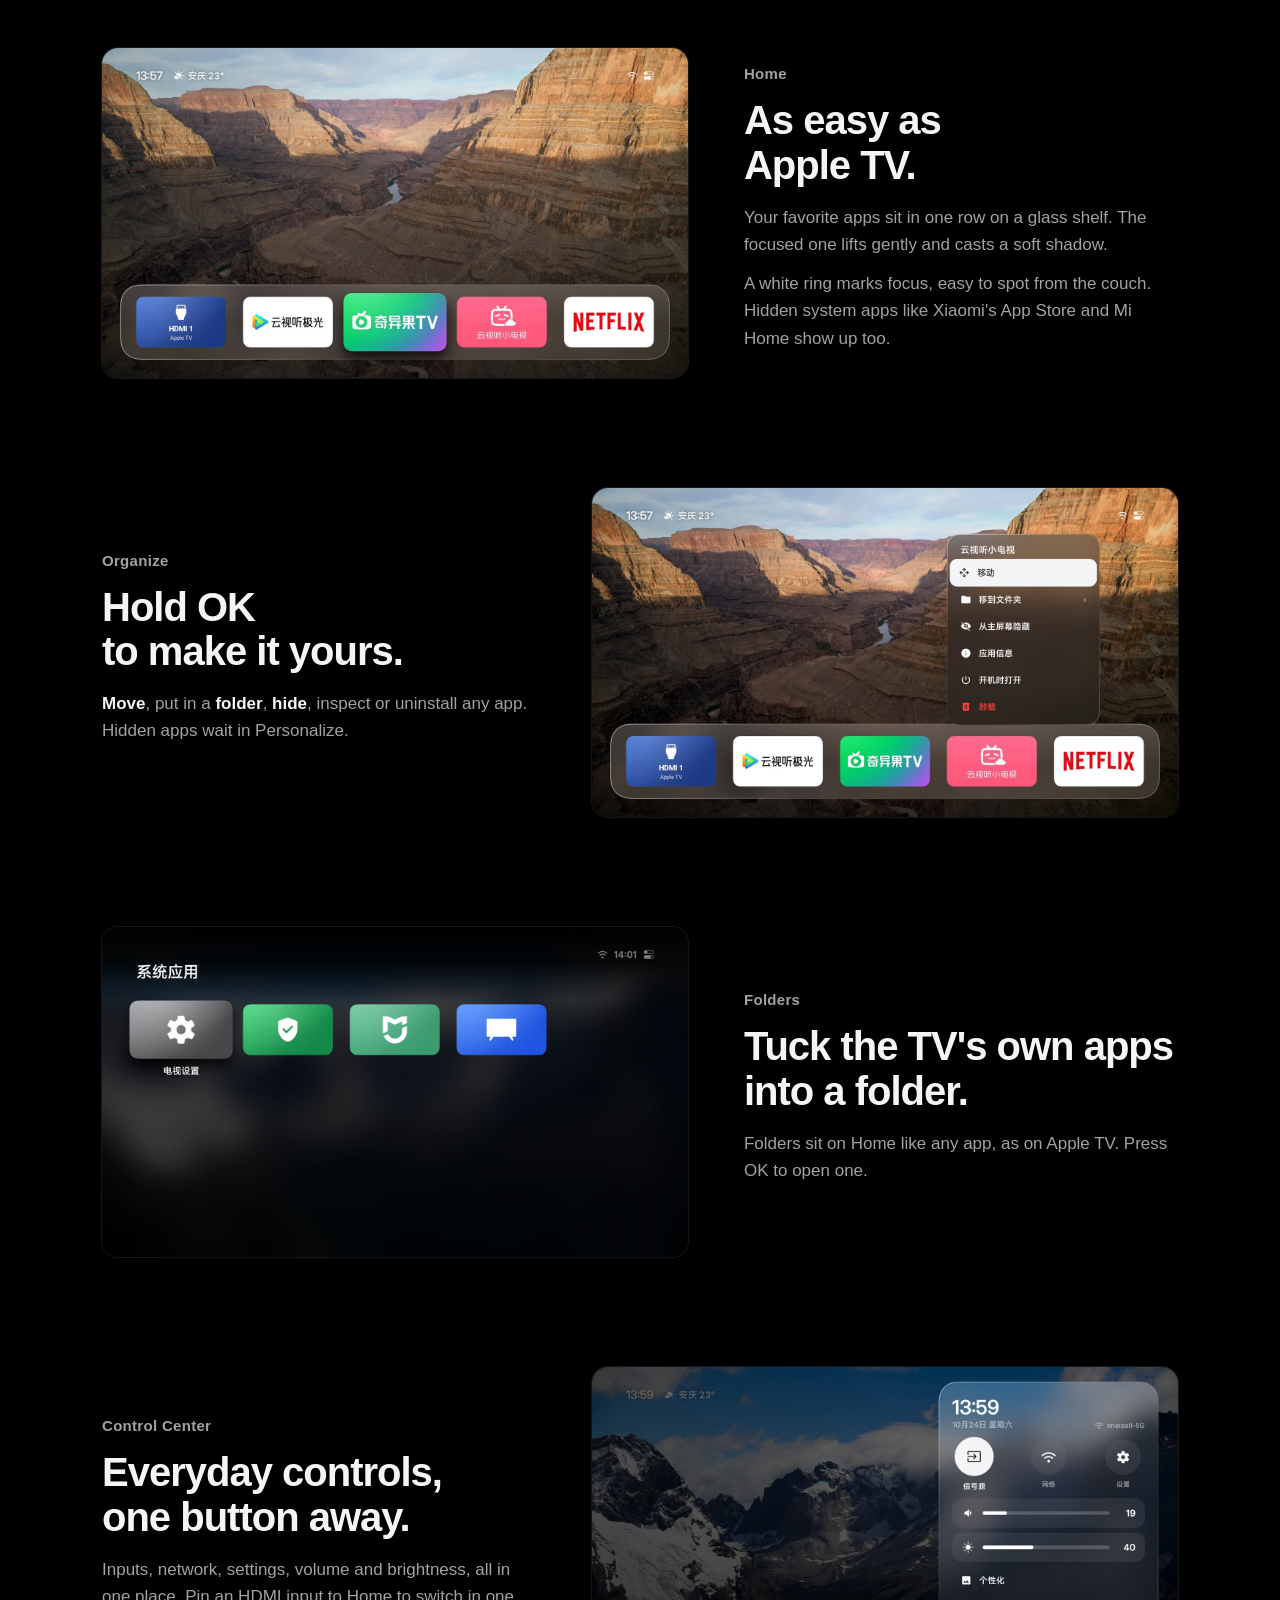
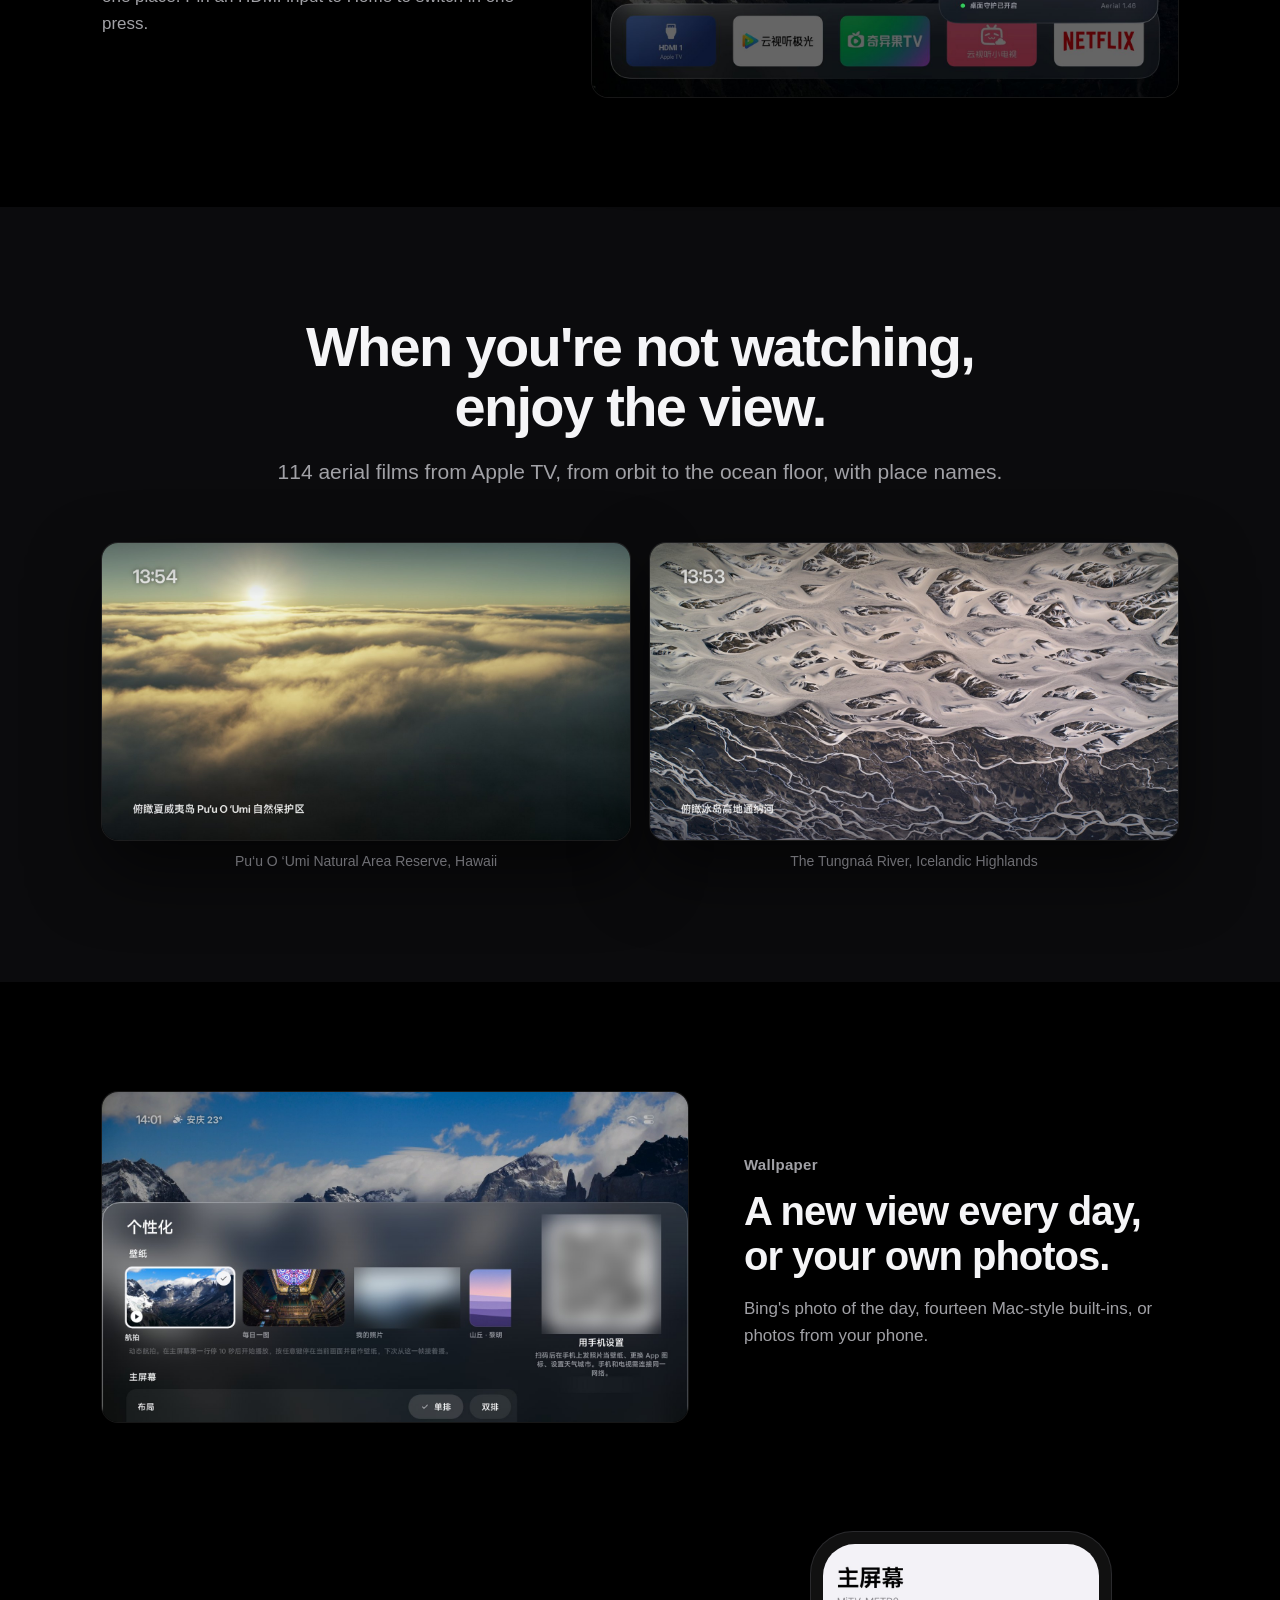
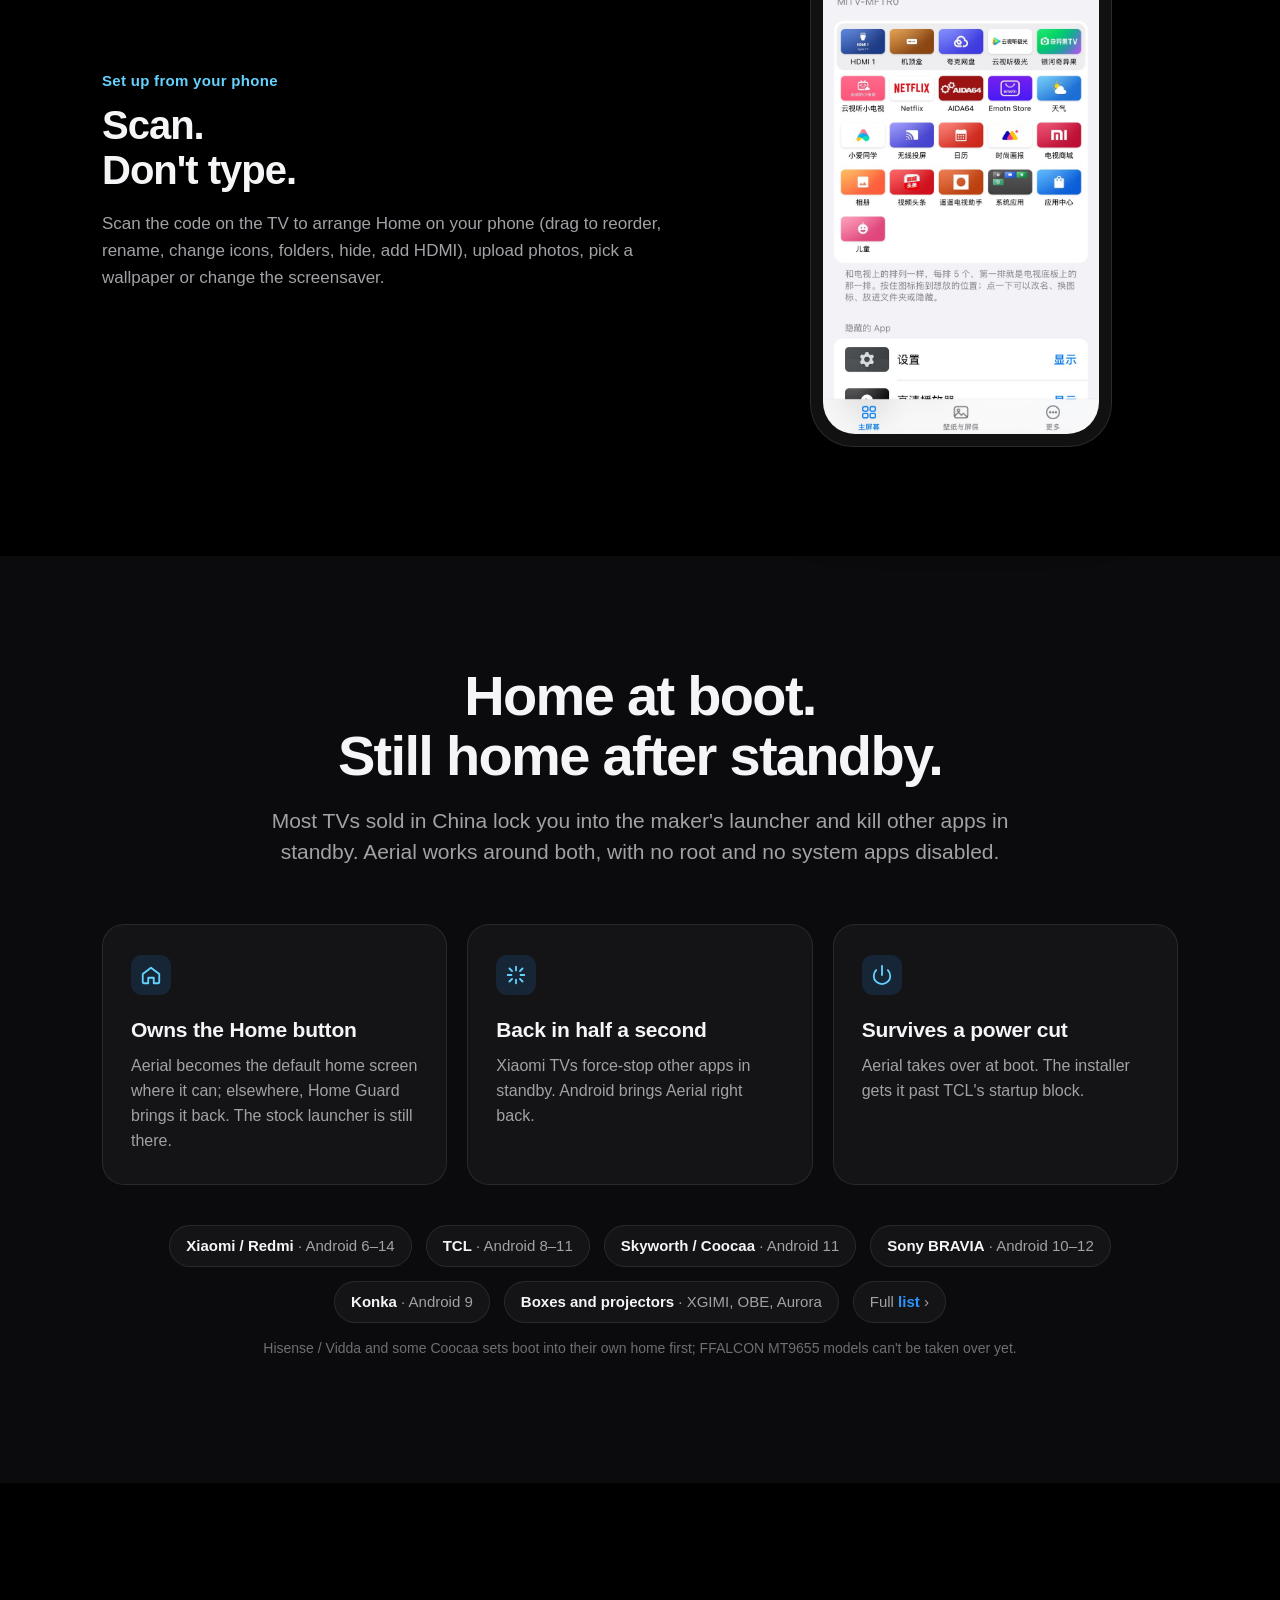
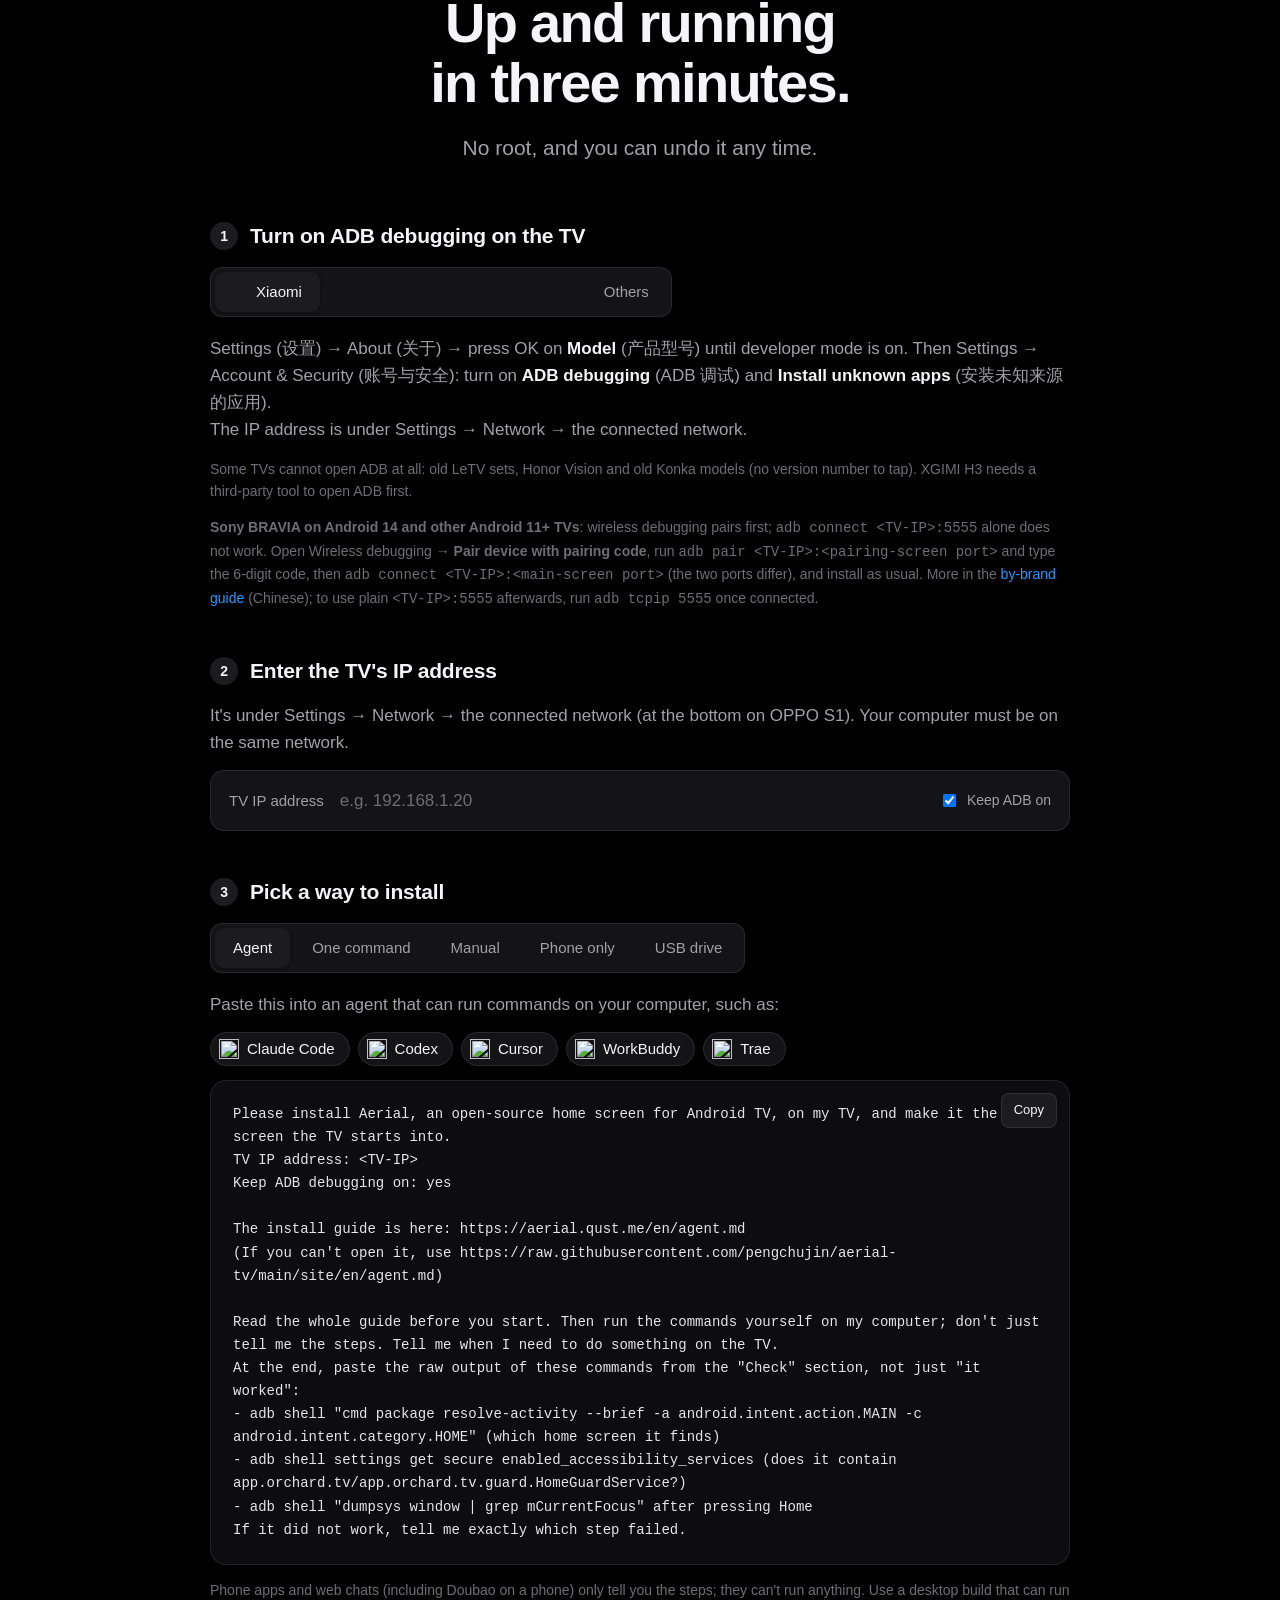
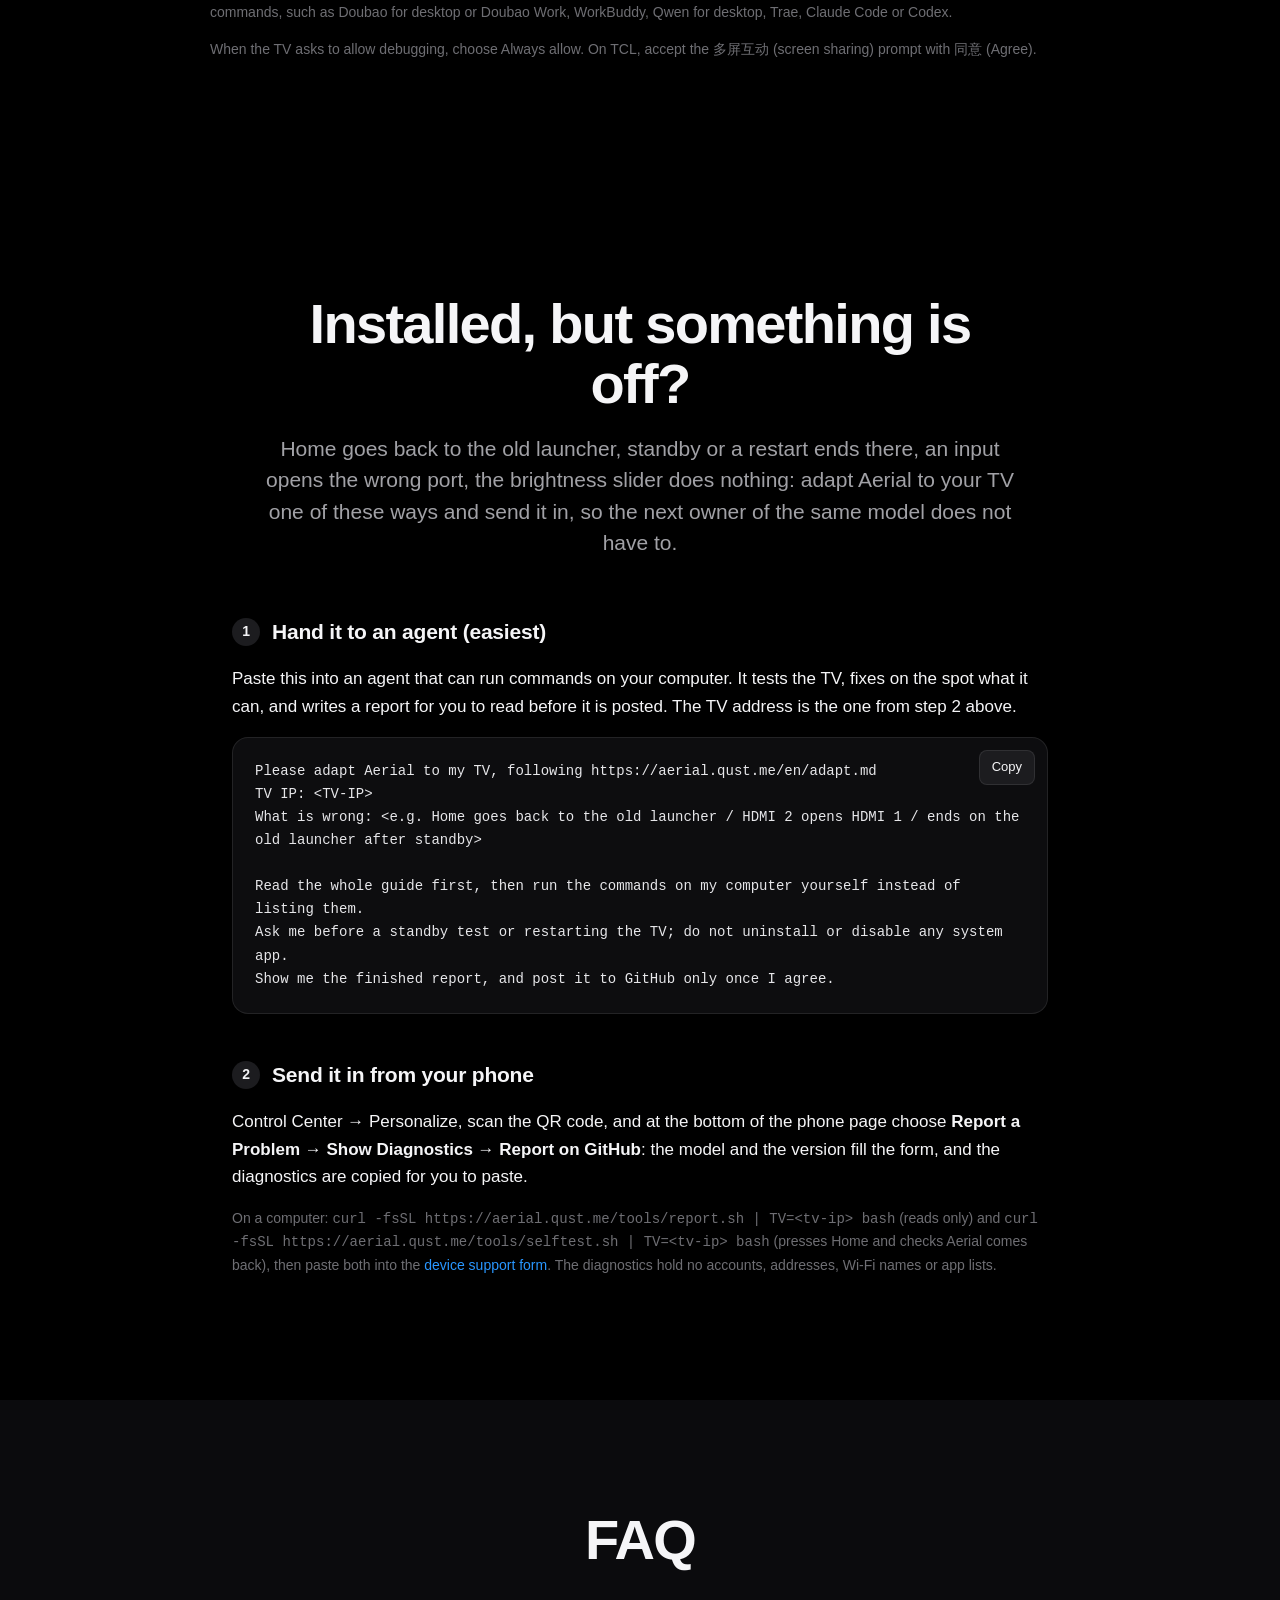
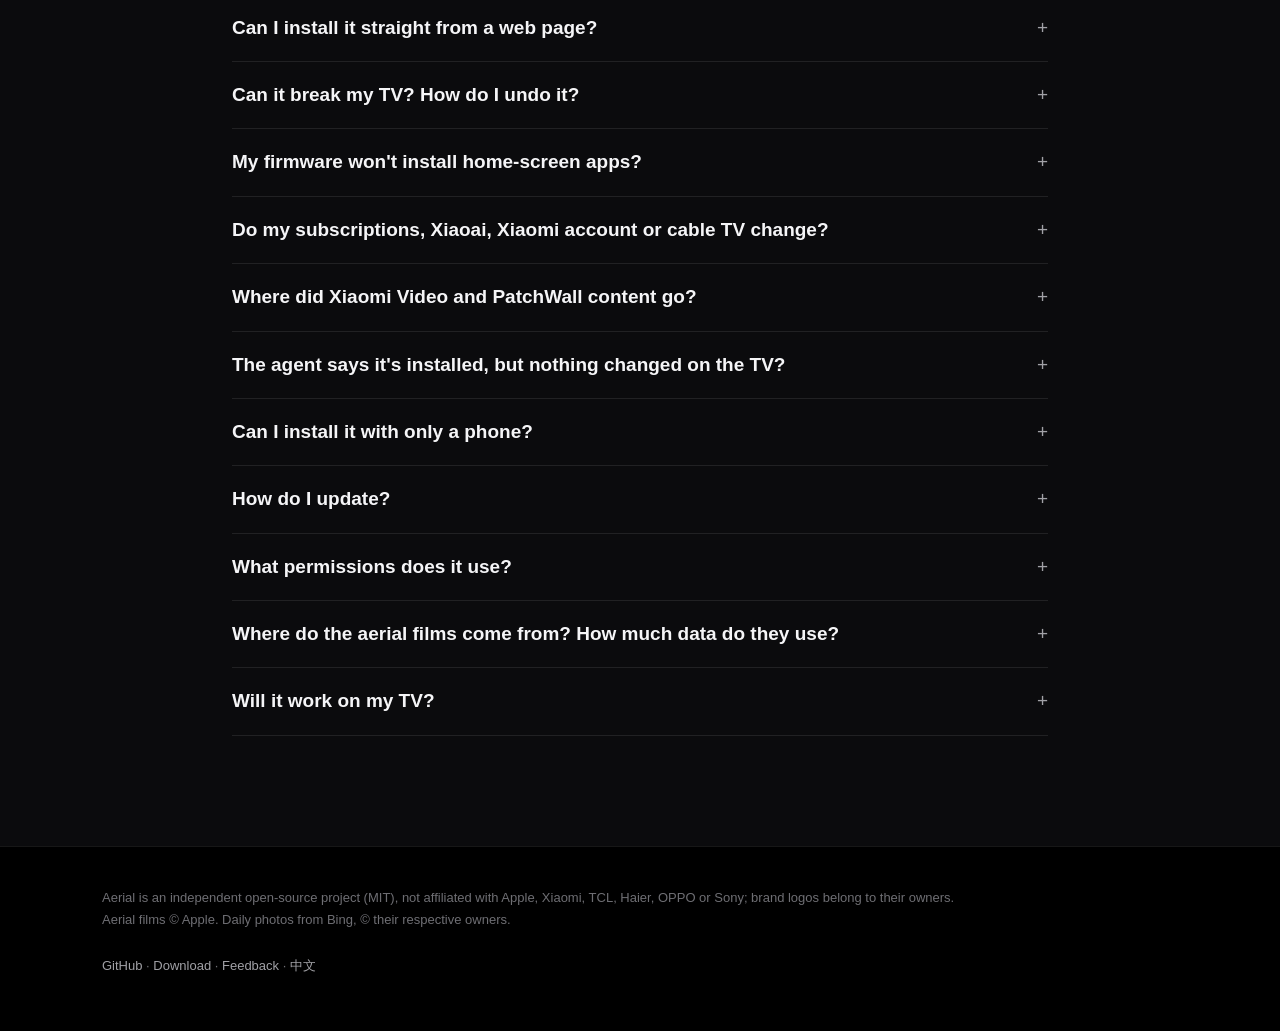
==== commit 73ef07b2: "Docs: Android 11+ wireless debugging pairing before install (#747) Sony BRAVIA on Android 14 (and Go" ====
--- a/site/en/index.html
+++ b/site/en/index.html
@@ -211,6 +211,7 @@
       <div class="panel" data-panel="oppo"><p>Settings (设置) → System (系统) → About (关于本机) → <b>Model</b> (设备型号), press <b>Up, Up, Right, Right</b>, then OK. Then Settings → System → <b>Developer options</b> (开发者选项) and turn on <b>USB debugging</b> (USB 调试, sometimes called ADB debugging).<br>The IP address is at the <b>bottom</b> of Settings → Network → the connected network.</p></div>
       <div class="panel" data-panel="other"><p>Settings → Device Preferences → About → press <b>Build</b> (not Android version) 7 times, then turn on <b>USB debugging</b> in Developer options.<br>The IP address is under Settings → Network → the connected network.</p></div>
       <p class="note">Some TVs cannot open ADB at all: old LeTV sets, Honor Vision and old Konka models (no version number to tap). XGIMI H3 needs a third-party tool to open ADB first.</p>
+      <p class="note"><b>Sony BRAVIA on Android 14 and other Android 11+ TVs</b>: wireless debugging pairs first; <code>adb connect &lt;TV-IP&gt;:5555</code> alone does not work. Open Wireless debugging → <b>Pair device with pairing code</b>, run <code>adb pair &lt;TV-IP&gt;:&lt;pairing-screen port&gt;</code> and type the 6-digit code, then <code>adb connect &lt;TV-IP&gt;:&lt;main-screen port&gt;</code> (the two ports differ), and install as usual. More in the <a href="https://github.com/pengchujin/aerial-tv/blob/main/docs/devices/adb-by-brand.md">by-brand guide</a> (Chinese); to use plain <code>&lt;TV-IP&gt;:5555</code> afterwards, run <code>adb tcpip 5555</code> once connected.</p>
 
       <h3 class="step"><span>2</span>Enter the TV's IP address</h3>
       <p class="hint">It's under Settings → Network → the connected network (at the bottom on OPPO S1). Your computer must be on the same network.</p>
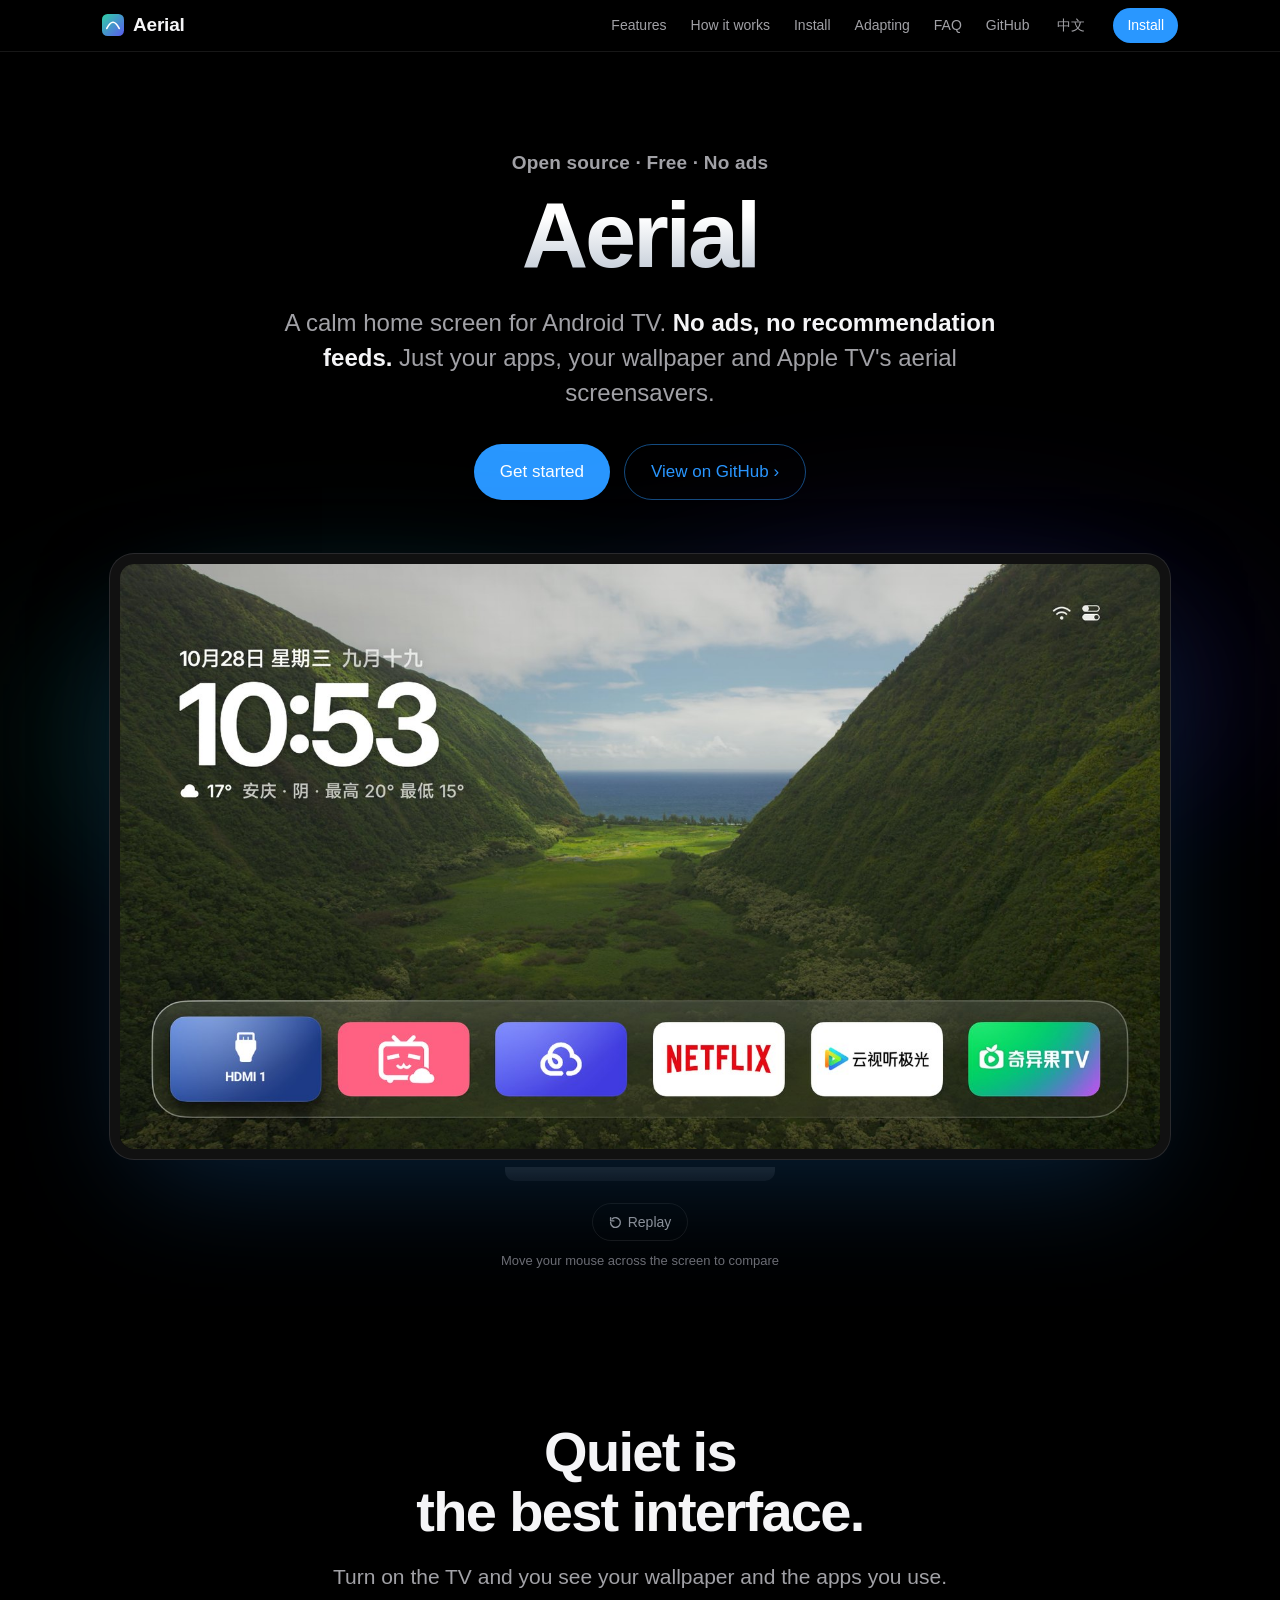
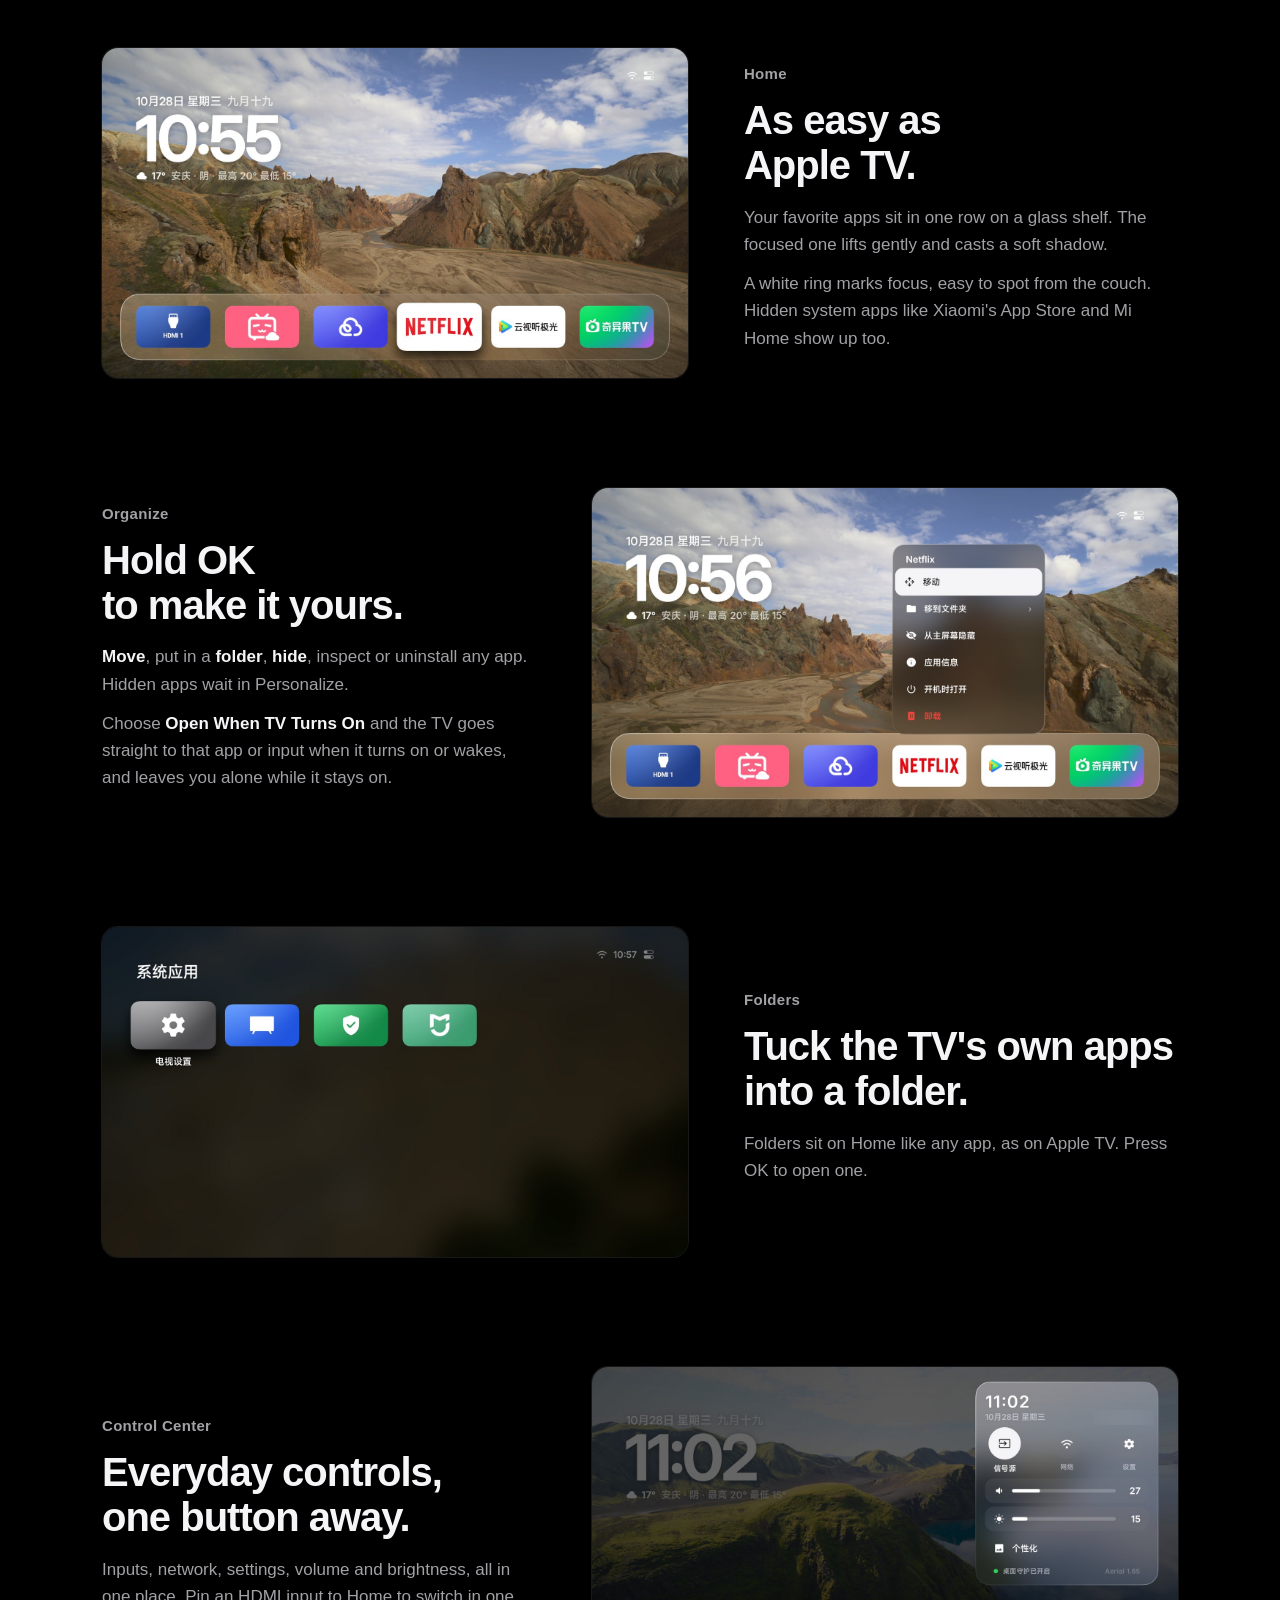
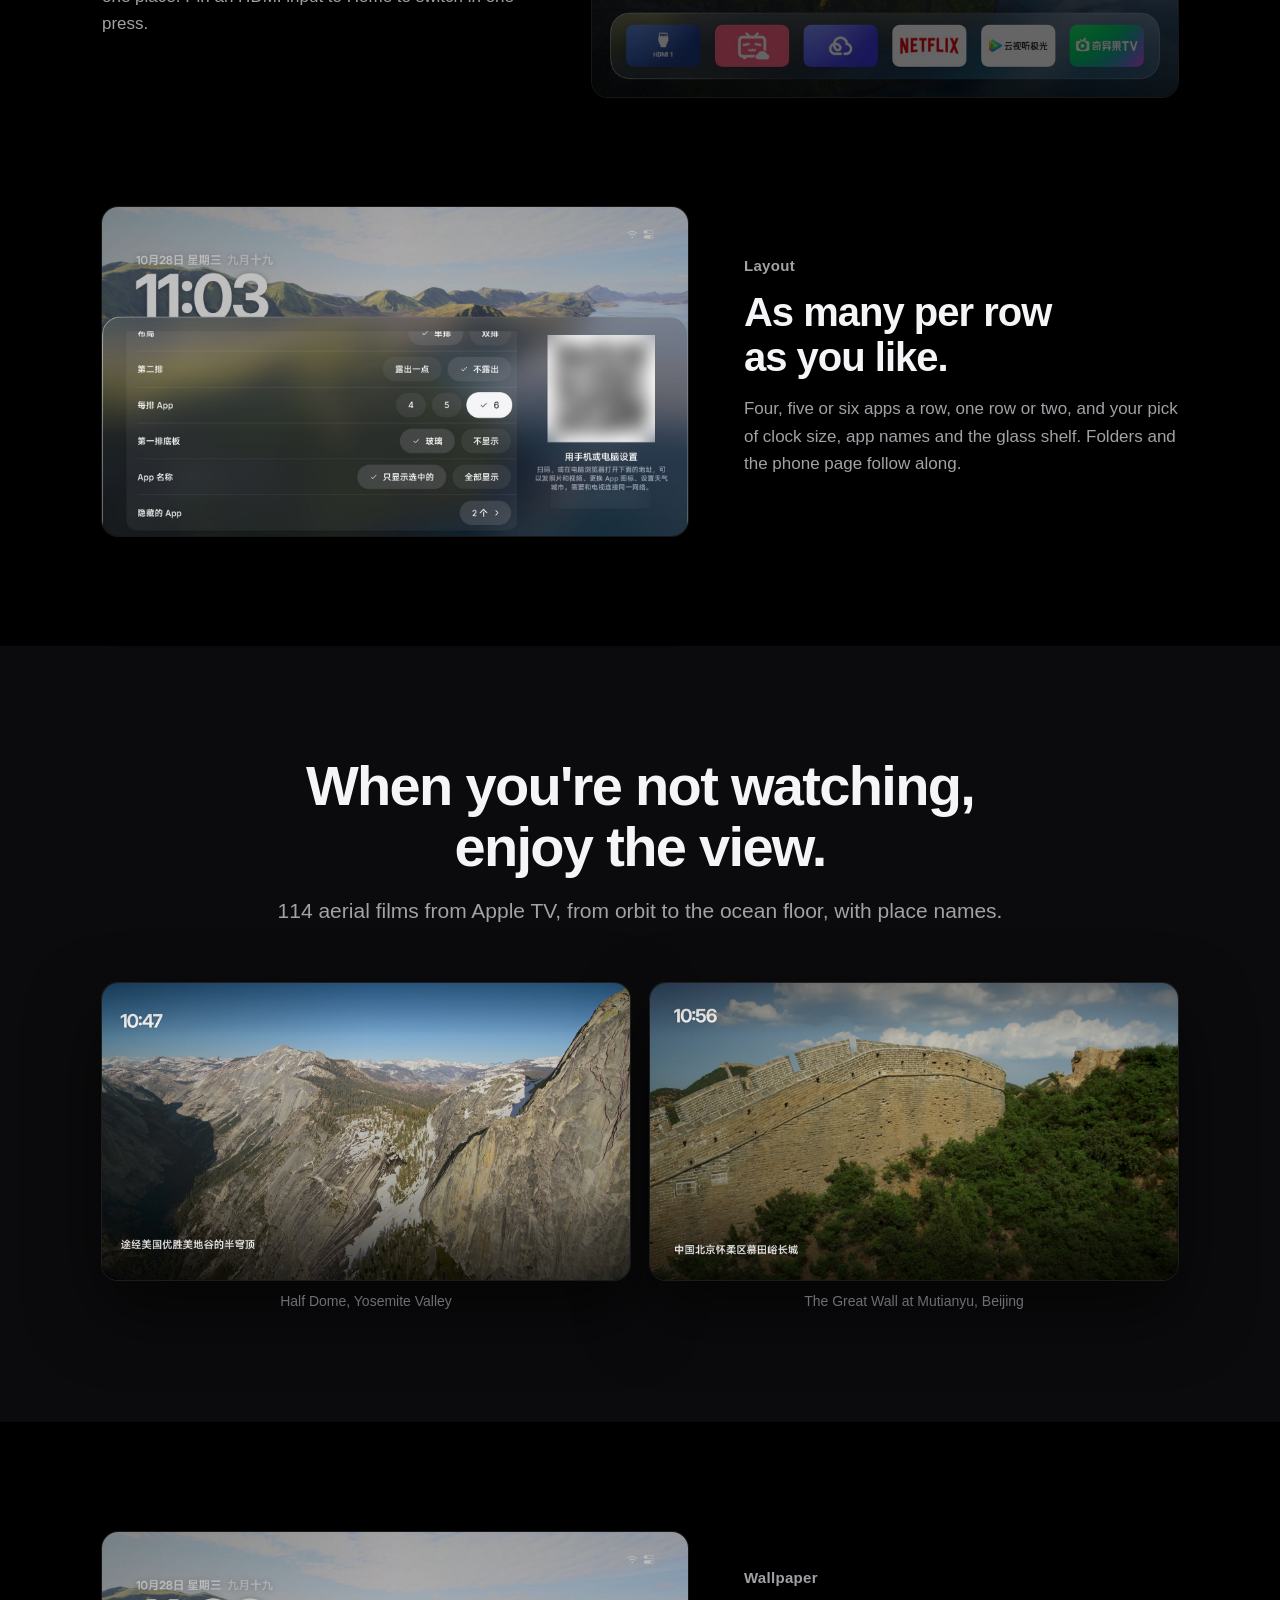
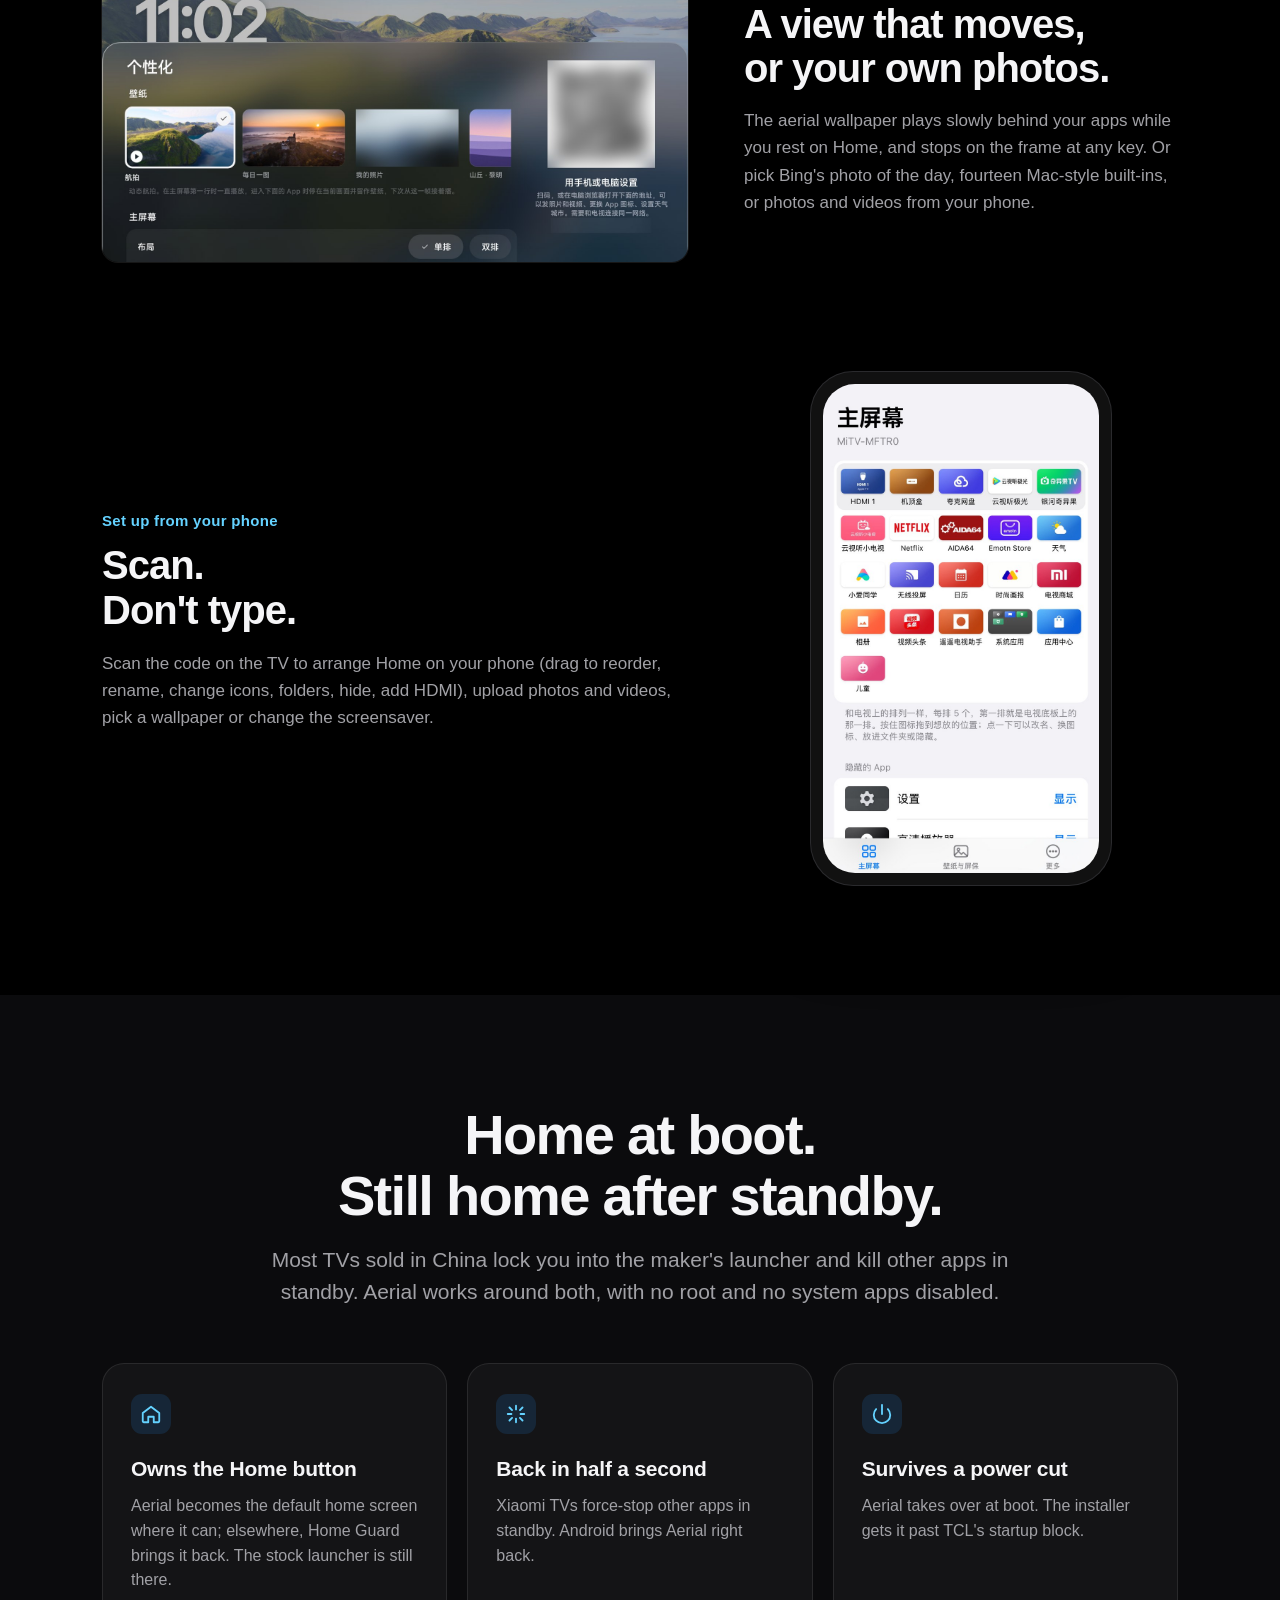
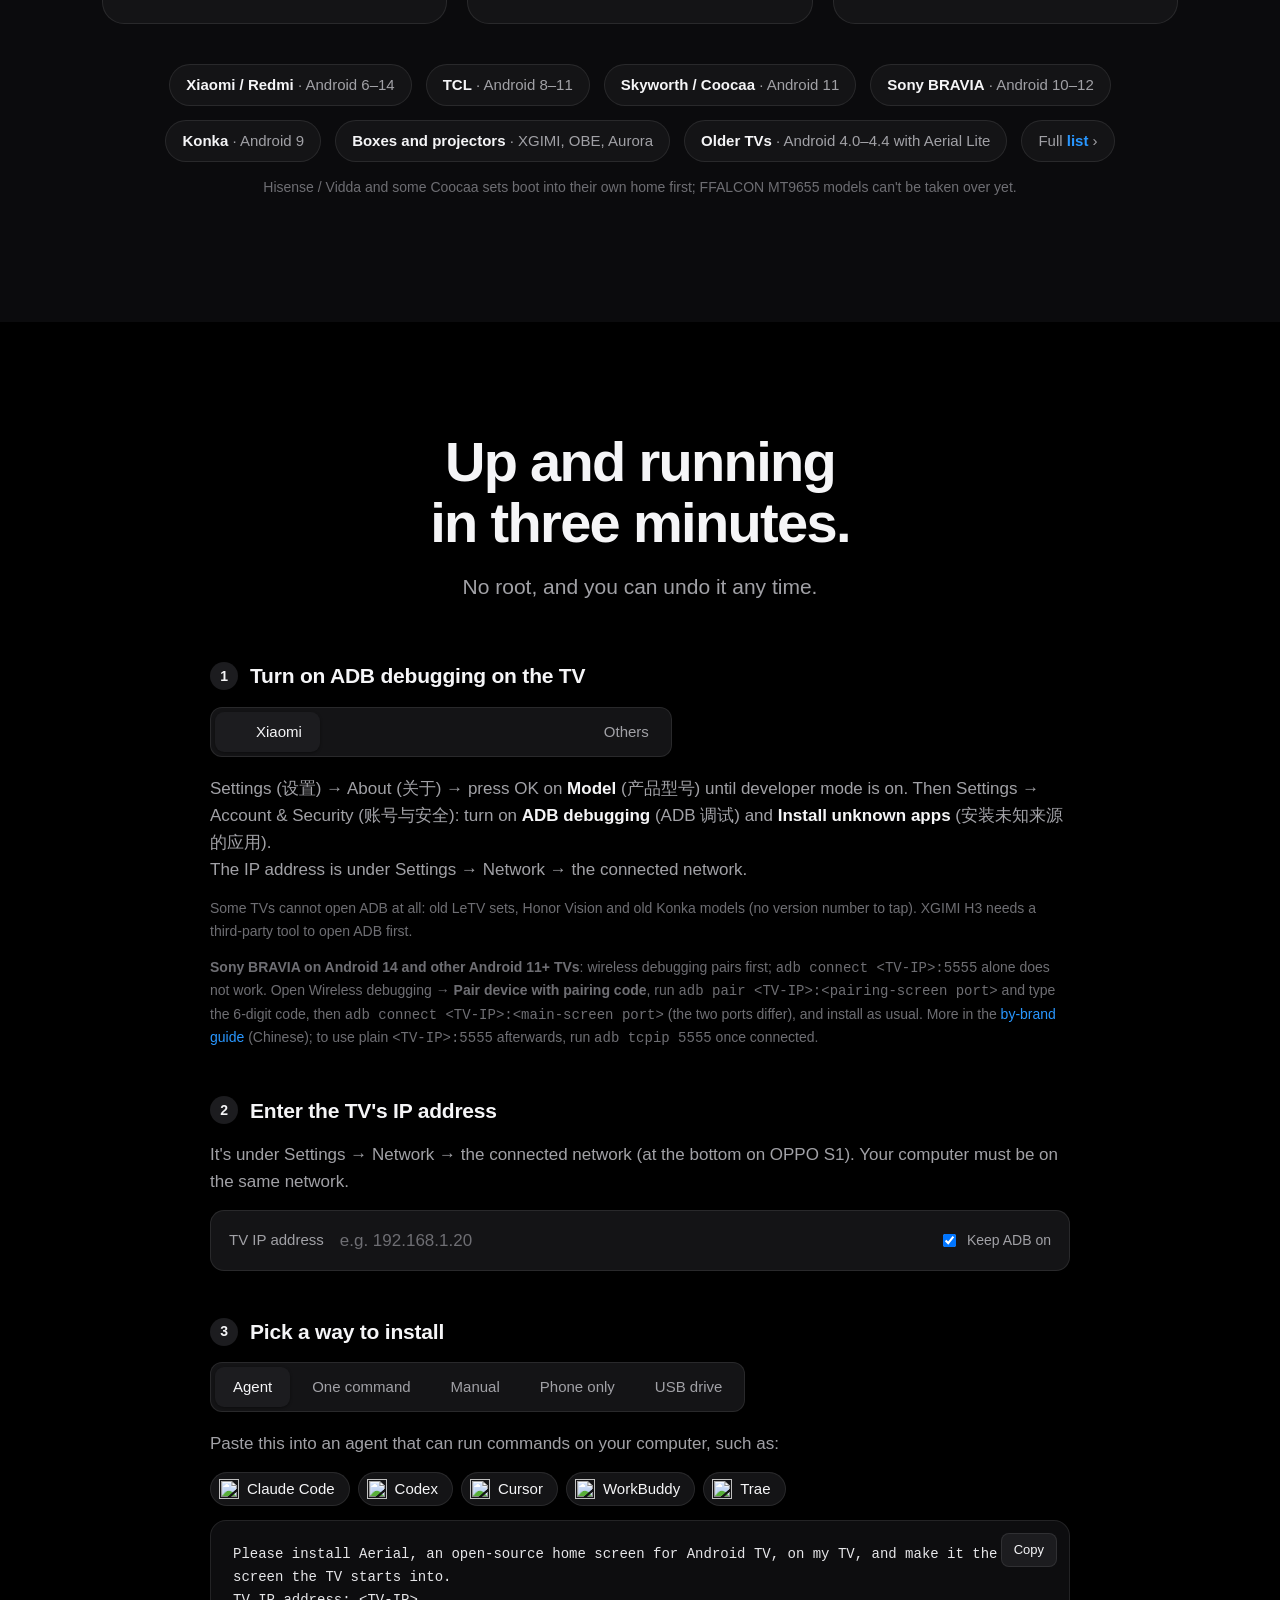
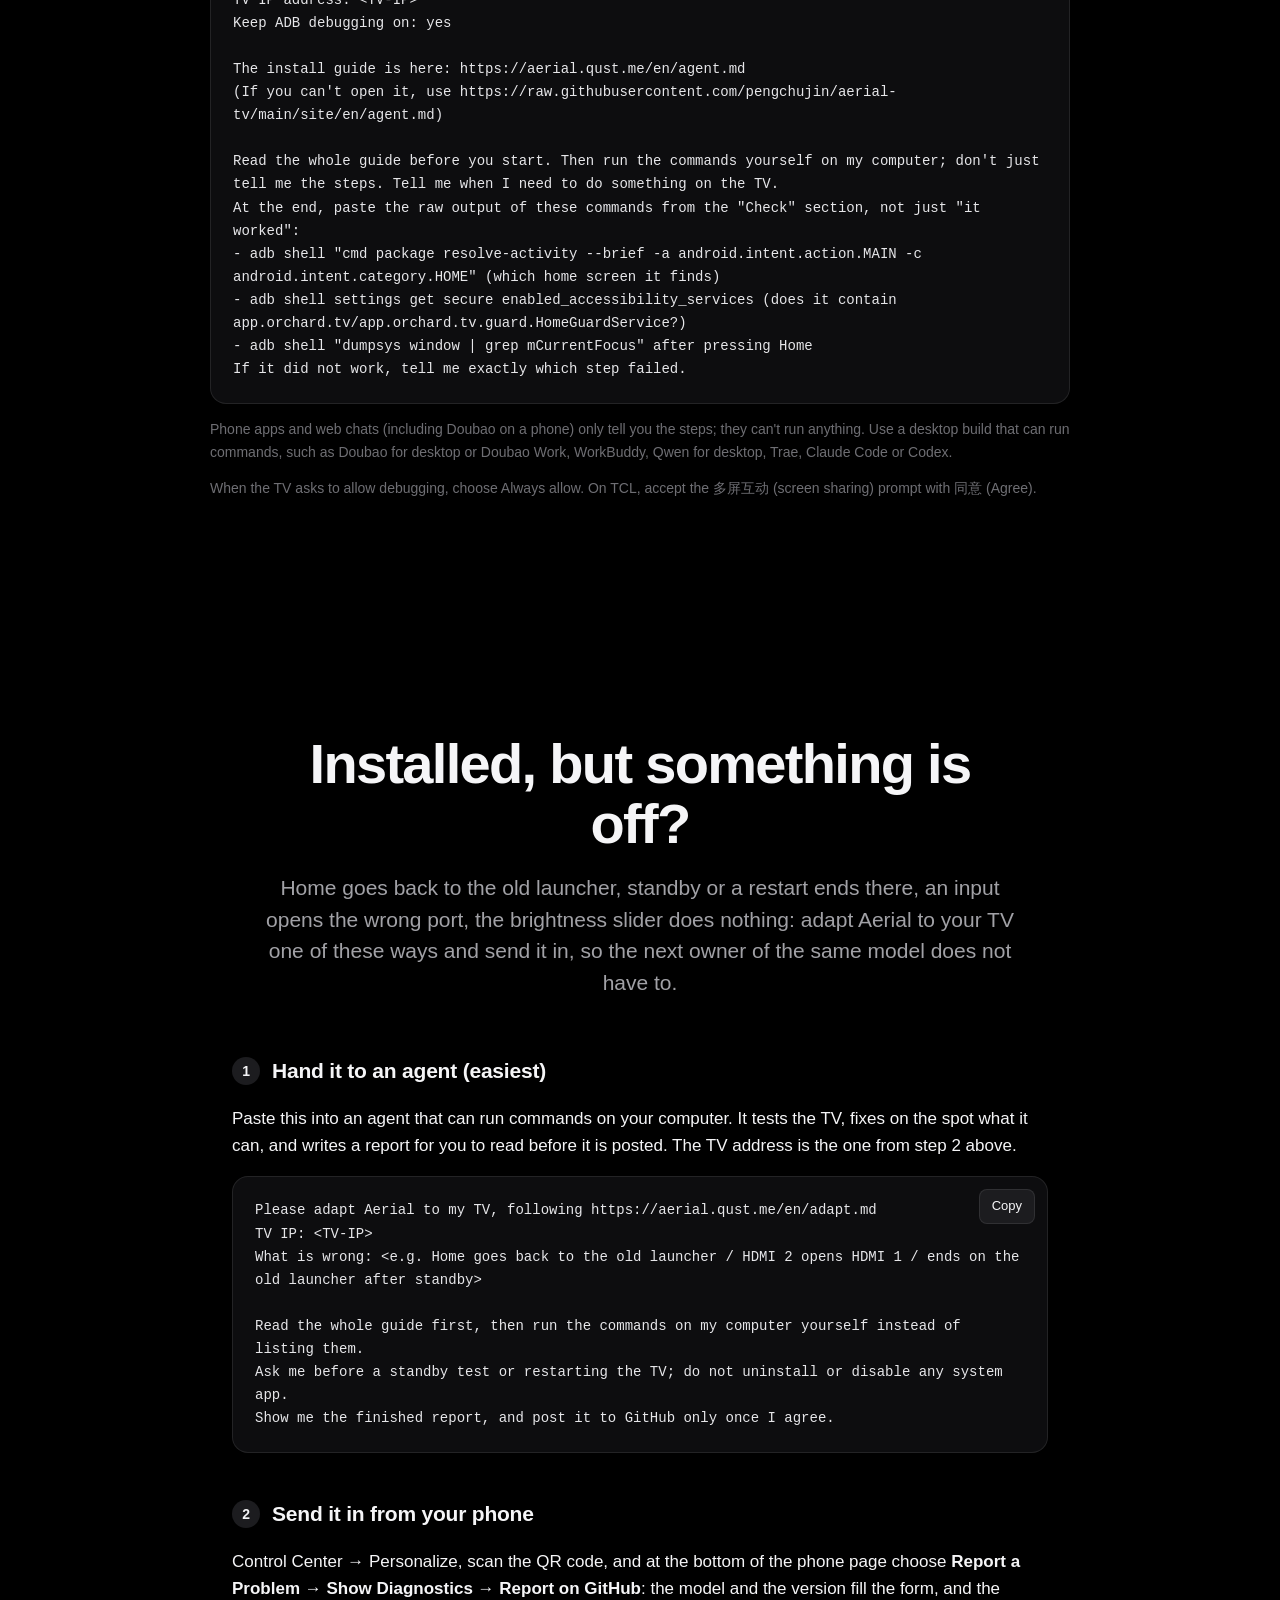
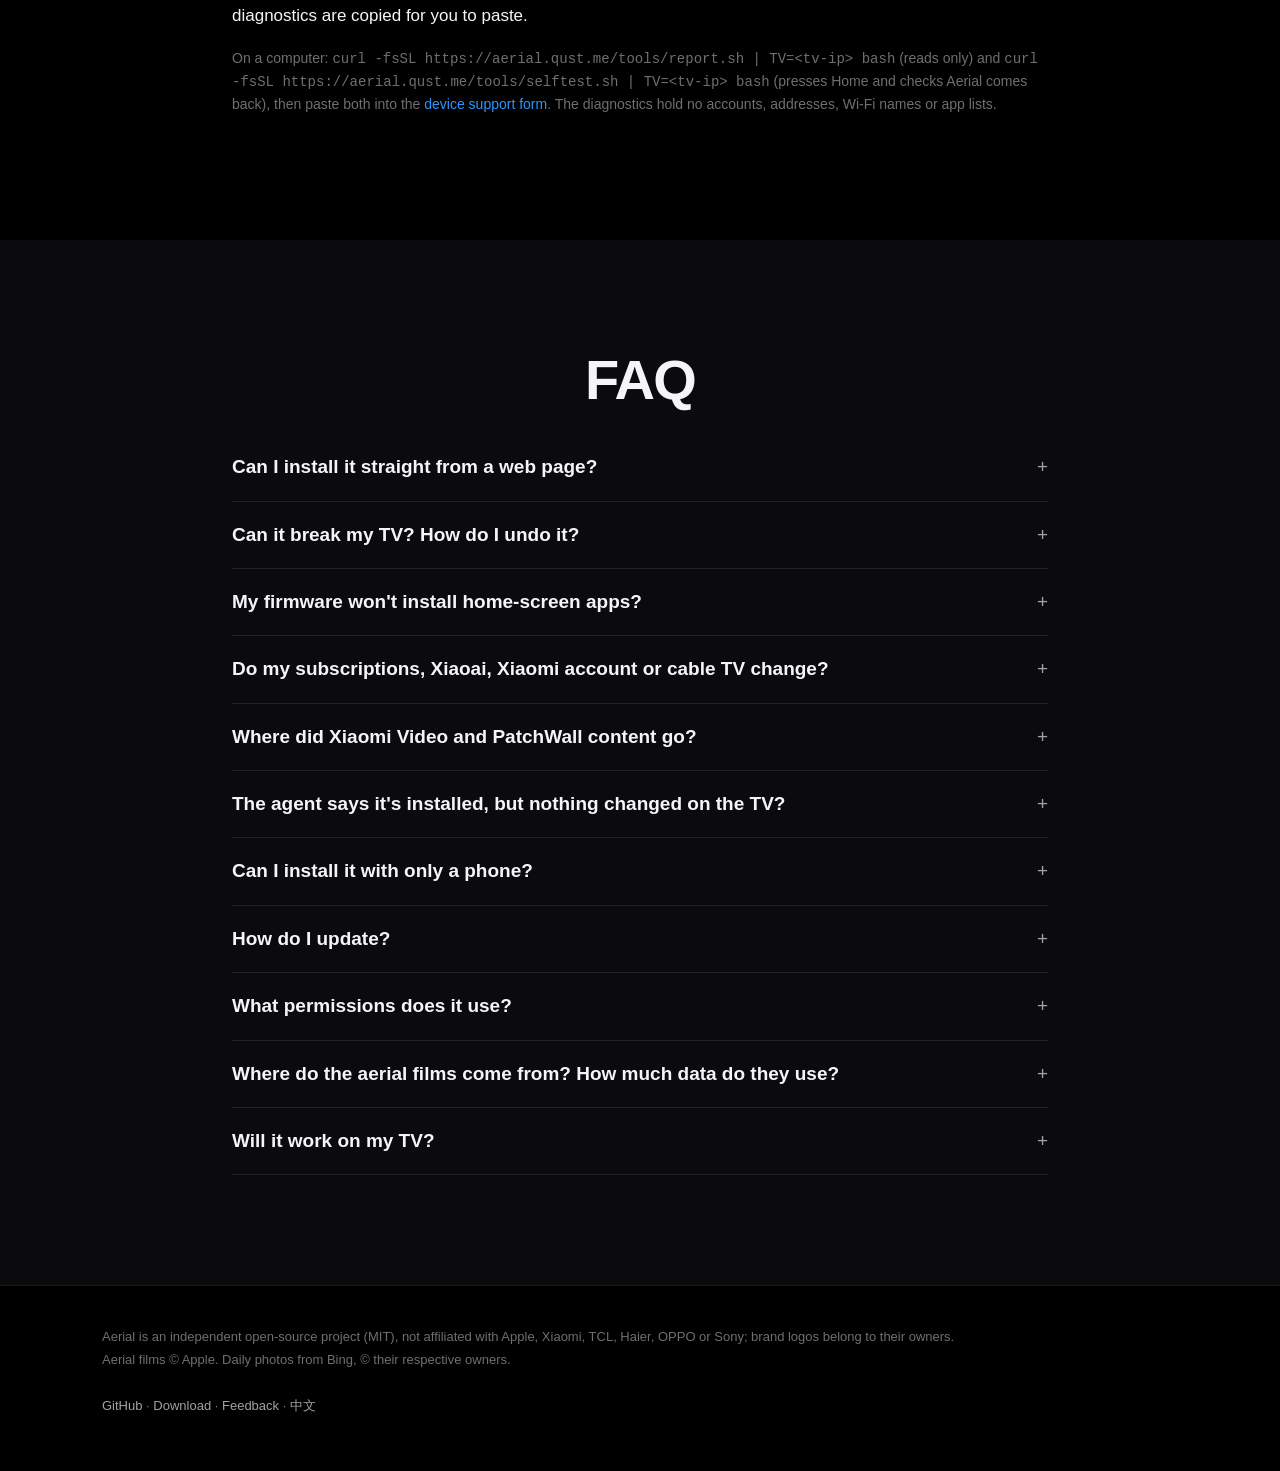
==== commit 7c5c308b: "Site and README: screenshots from 1.65 on the Xiaomi, six per row over bright aerial films; Layout s" ====
--- a/site/en/index.html
+++ b/site/en/index.html
@@ -16,7 +16,7 @@
 <meta name="description" content="An open-source, tvOS-style home screen for Android TV. No ads, no recommendation feeds. Just your apps, your wallpaper and Apple TV's aerial screensavers. Built for Xiaomi, TCL, Skyworth, Sony and other TVs and boxes sold in China.">
 <meta property="og:title" content="Aerial · A calm home screen for Android TV">
 <meta property="og:description" content="An open-source, tvOS-style home screen for Android TV. No ads, and it stays your home screen.">
-<meta property="og:image" content="../img/home.jpg?v=147">
+<meta property="og:image" content="../img/home.jpg?v=165">
 <meta name="theme-color" content="#000000">
 <link rel="alternate" hreflang="zh" href="https://aerial.qust.me/">
 <link rel="alternate" hreflang="en" href="https://aerial.qust.me/en/">
@@ -55,7 +55,7 @@
       <div class="glow"></div>
       <div class="screen compare" id="compare" role="slider" tabindex="0" aria-label="The TV's stock home screen compared with Aerial. Move left or right to compare." aria-valuemin="0" aria-valuemax="100" aria-valuenow="0">
         <img class="before" src="../img/stock-xiaomi.jpg?v=3" alt="The TV's stock home screen, covered in show recommendations and membership badges" width="1600" height="900">
-        <div class="after"><img src="../img/home.jpg?v=147" alt="Aerial's home screen: a landscape wallpaper and a row of apps on a glass shelf" width="1600" height="900"></div>
+        <div class="after"><img src="../img/home.jpg?v=165" alt="Aerial's home screen: an aerial wallpaper of Waimanu Valley, Hawaii, and six apps in a row on a glass shelf" width="1600" height="900"></div>
         <div class="divider" aria-hidden="true"><span class="knob"><svg width="20" height="20" viewBox="0 0 24 24" fill="none" stroke="currentColor" stroke-width="2.4" stroke-linecap="round" stroke-linejoin="round"><path d="M9 6l-6 6 6 6M15 6l6 6-6 6"/></svg></span></div>
       </div>
       <div class="stand"></div>
@@ -75,7 +75,7 @@
     </div>
 
     <div class="feature reveal">
-      <div class="shot"><img src="../img/focus.jpg?v=146" alt="The glass shelf under the top row, with an app in focus" loading="lazy" width="1600" height="900"></div>
+      <div class="shot"><img src="../img/focus.jpg?v=165" alt="Netflix in focus on the top row, over an aerial wallpaper of Landmannalaugar, Iceland" loading="lazy" width="1600" height="900"></div>
       <div>
         <p class="kicker">Home</p>
         <h3>As easy as<br>Apple TV.</h3>
@@ -85,16 +85,17 @@
     </div>
 
     <div class="feature flip reveal">
-      <div class="shot"><img src="../img/menu.jpg?v=146" alt="The long-press menu: Move, Move to Folder, Hide, App Info, Uninstall" loading="lazy" width="1600" height="900"></div>
+      <div class="shot"><img src="../img/menu.jpg?v=165" alt="The long-press menu: Move, Move to Folder, Hide from Home, App Info, Open When TV Turns On, Uninstall" loading="lazy" width="1600" height="900"></div>
       <div>
         <p class="kicker">Organize</p>
         <h3>Hold OK<br>to make it yours.</h3>
         <p><strong>Move</strong>, put in a <strong>folder</strong>, <strong>hide</strong>, inspect or uninstall any app. Hidden apps wait in Personalize.</p>
+        <p>Choose <strong>Open When TV Turns On</strong> and the TV goes straight to that app or input when it turns on or wakes, and leaves you alone while it stays on.</p>
       </div>
     </div>
 
     <div class="feature reveal">
-      <div class="shot"><img src="../img/folder.jpg?v=146" alt="An open folder of system apps" loading="lazy" width="1600" height="900"></div>
+      <div class="shot"><img src="../img/folder.jpg?v=165" alt="An open folder of system apps" loading="lazy" width="1600" height="900"></div>
       <div>
         <p class="kicker">Folders</p>
         <h3>Tuck the TV's own apps<br>into a folder.</h3>
@@ -103,13 +104,22 @@
     </div>
 
     <div class="feature flip reveal">
-      <div class="shot"><img src="../img/control-center.jpg?v=146" alt="Control Center: inputs, network, settings, volume and brightness" loading="lazy" width="1600" height="900"></div>
+      <div class="shot"><img src="../img/control-center.jpg?v=165" alt="Control Center: inputs, network, settings, volume and brightness" loading="lazy" width="1600" height="900"></div>
       <div>
         <p class="kicker">Control Center</p>
         <h3>Everyday controls,<br>one button away.</h3>
         <p>Inputs, network, settings, volume and brightness, all in one place. Pin an HDMI input to Home to switch in one press.</p>
       </div>
     </div>
+
+    <div class="feature reveal">
+      <div class="shot"><img src="../img/columns.jpg?v=165" alt="Home settings in Personalize, with six apps per row chosen" loading="lazy" width="1600" height="900"></div>
+      <div>
+        <p class="kicker">Layout</p>
+        <h3>As many per row<br>as you like.</h3>
+        <p>Four, five or six apps a row, one row or two, and your pick of clock size, app names and the glass shelf. Folders and the phone page follow along.</p>
+      </div>
+    </div>
   </div>
 </section>
 
@@ -121,12 +131,12 @@
     </div>
     <div class="gallery reveal">
       <figure>
-        <div class="shot"><img src="../img/screensaver-aerial.jpg?v=146" alt="Aerial screensaver over the Pu‘u O ‘Umi Natural Area Reserve, Hawaii" loading="lazy" width="1600" height="900"></div>
-        <figcaption>Pu‘u O ‘Umi Natural Area Reserve, Hawaii</figcaption>
+        <div class="shot"><img src="../img/screensaver-aerial.jpg?v=165" alt="Aerial screensaver passing Half Dome in Yosemite Valley" loading="lazy" width="1600" height="900"></div>
+        <figcaption>Half Dome, Yosemite Valley</figcaption>
       </figure>
       <figure>
-        <div class="shot"><img src="../img/screensaver-aerial-2.jpg?v=146" alt="Aerial screensaver over the Tungnaá River in the Icelandic Highlands" loading="lazy" width="1600" height="900"></div>
-        <figcaption>The Tungnaá River, Icelandic Highlands</figcaption>
+        <div class="shot"><img src="../img/screensaver-aerial-2.jpg?v=165" alt="Aerial screensaver over the Great Wall at Mutianyu, Beijing" loading="lazy" width="1600" height="900"></div>
+        <figcaption>The Great Wall at Mutianyu, Beijing</figcaption>
       </figure>
     </div>
   </div>
@@ -135,18 +145,18 @@
 <section>
   <div class="wrap">
     <div class="feature reveal">
-      <div class="shot"><img src="../img/wallpaper.jpg?v=146" alt="The Personalize panel" loading="lazy" width="1600" height="900"></div>
+      <div class="shot"><img src="../img/wallpaper.jpg?v=165" alt="The Personalize panel, with the aerial wallpaper chosen" loading="lazy" width="1600" height="900"></div>
       <div>
         <p class="kicker">Wallpaper</p>
-        <h3>A new view every day,<br>or your own photos.</h3>
-        <p>Bing's photo of the day, fourteen Mac-style built-ins, or photos from your phone.</p>
+        <h3>A view that moves,<br>or your own photos.</h3>
+        <p>The aerial wallpaper plays slowly behind your apps while you rest on Home, and stops on the frame at any key. Or pick Bing's photo of the day, fourteen Mac-style built-ins, or photos and videos from your phone.</p>
       </div>
     </div>
     <div class="phone-row reveal" style="margin-top:110px">
       <div>
         <p class="kicker">Set up from your phone</p>
         <h3 class="sub">Scan.<br>Don't type.</h3>
-        <p class="muted">Scan the code on the TV to arrange Home on your phone (drag to reorder, rename, change icons, folders, hide, add HDMI), upload photos, pick a wallpaper or change the screensaver.</p>
+        <p class="muted">Scan the code on the TV to arrange Home on your phone (drag to reorder, rename, change icons, folders, hide, add HDMI), upload photos and videos, pick a wallpaper or change the screensaver.</p>
       </div>
       <div class="phone"><img src="../img/phone.jpg?v=147" alt="The Home Screen tab of the phone page: the TV's tiles in a grid" loading="lazy" width="780" height="1384"></div>
     </div>
@@ -183,6 +193,7 @@
       <span class="chip"><b>Sony BRAVIA</b> · Android 10–12</span>
       <span class="chip"><b>Konka</b> · Android 9</span>
       <span class="chip"><b>Boxes and projectors</b> · XGIMI, OBE, Aurora</span>
+      <span class="chip"><b>Older TVs</b> · Android 4.0–4.4 with Aerial Lite</span>
       <a class="chip chip-link" href="https://github.com/pengchujin/aerial-tv/blob/main/README.en.md#supported-tvs">Full <b>list</b> ›</a>
     </div>
     <p class="note devices-note reveal">Hisense / Vidda and some Coocaa sets boot into their own home first; FFALCON MT9655 models can't be taken over yet.</p>
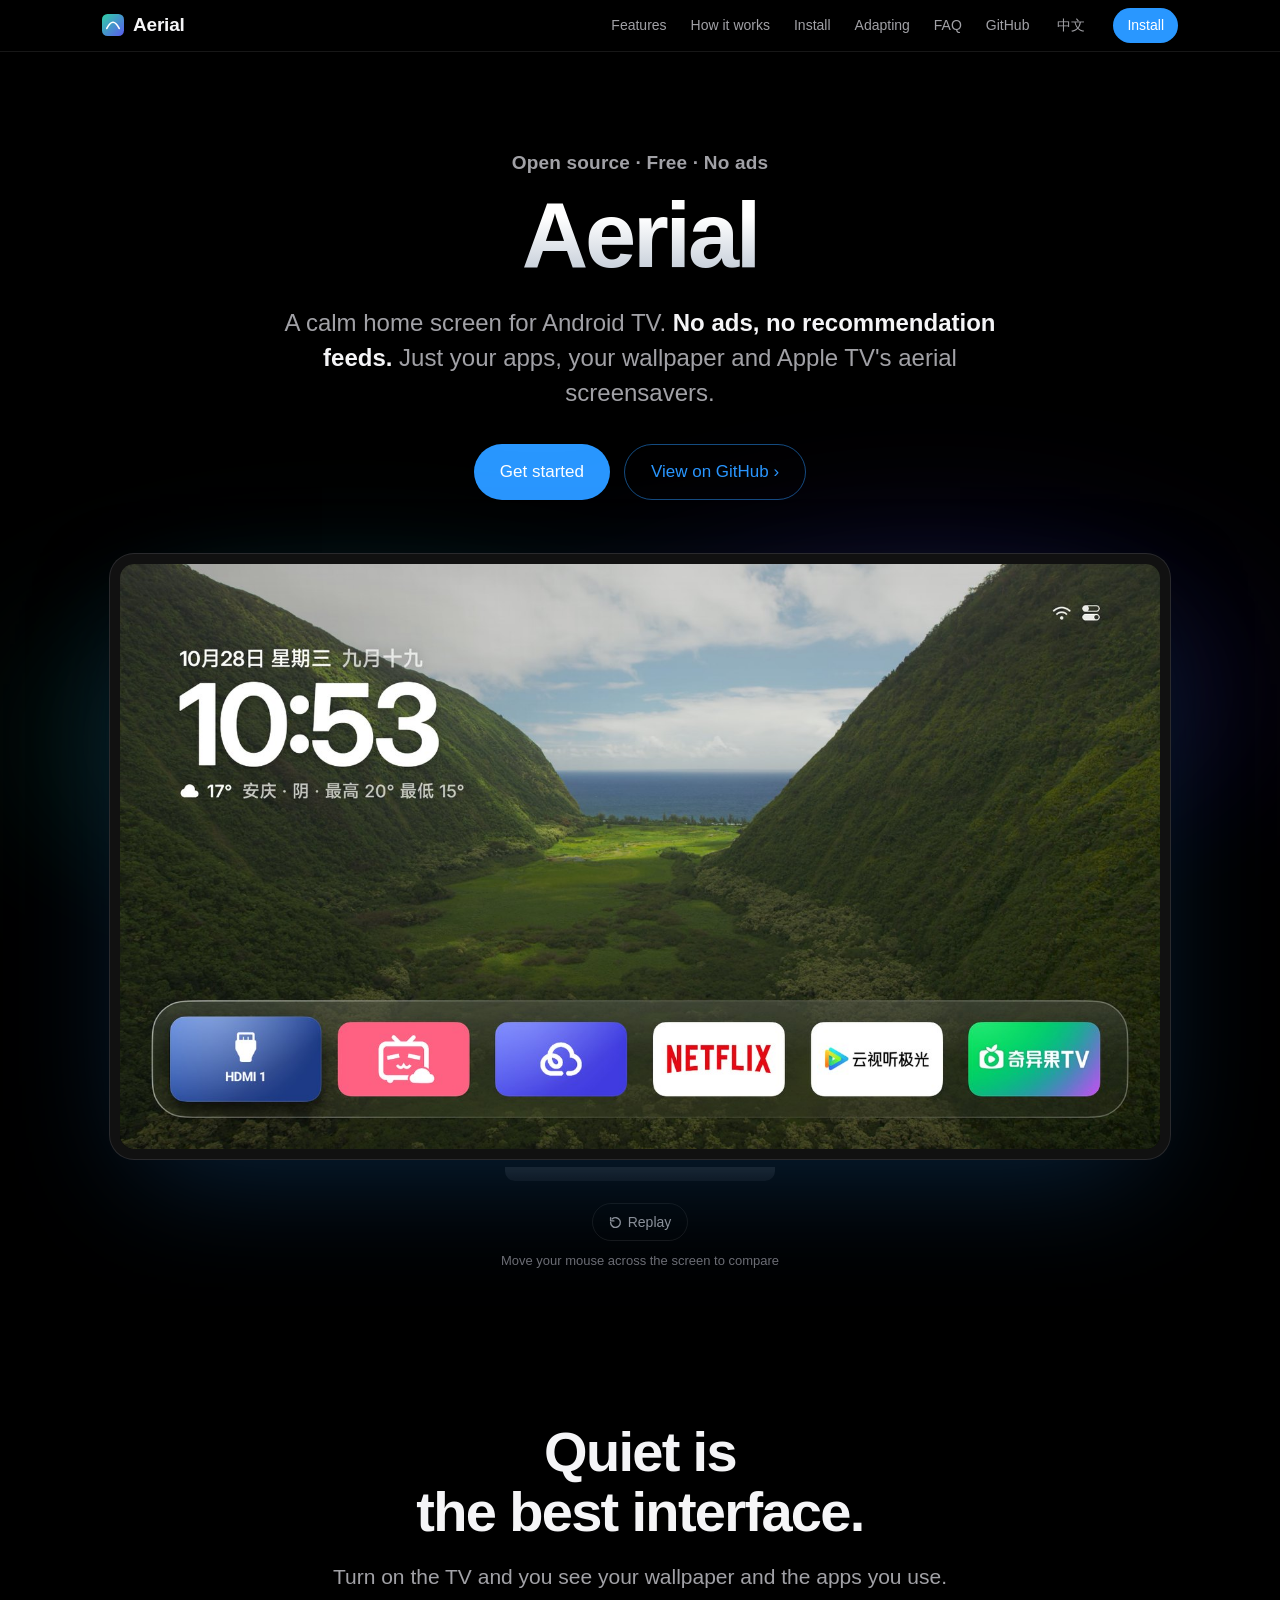
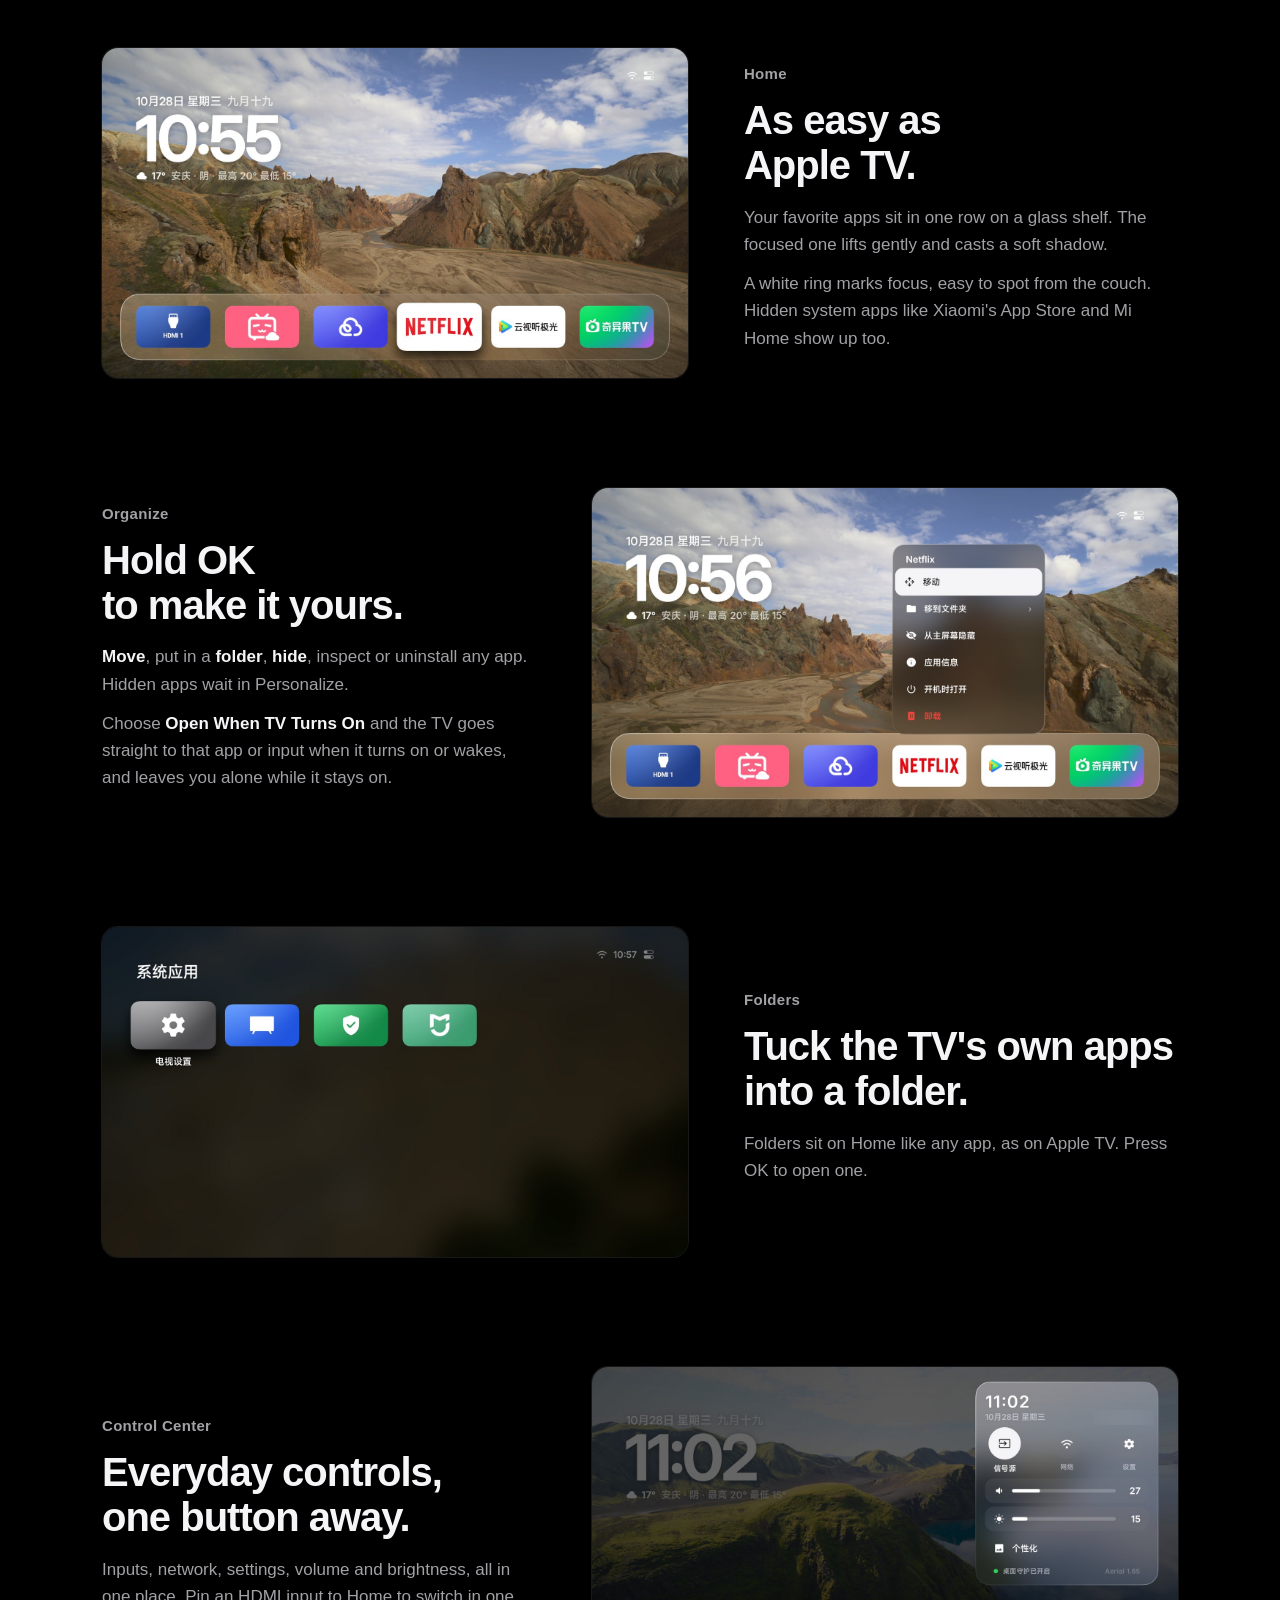
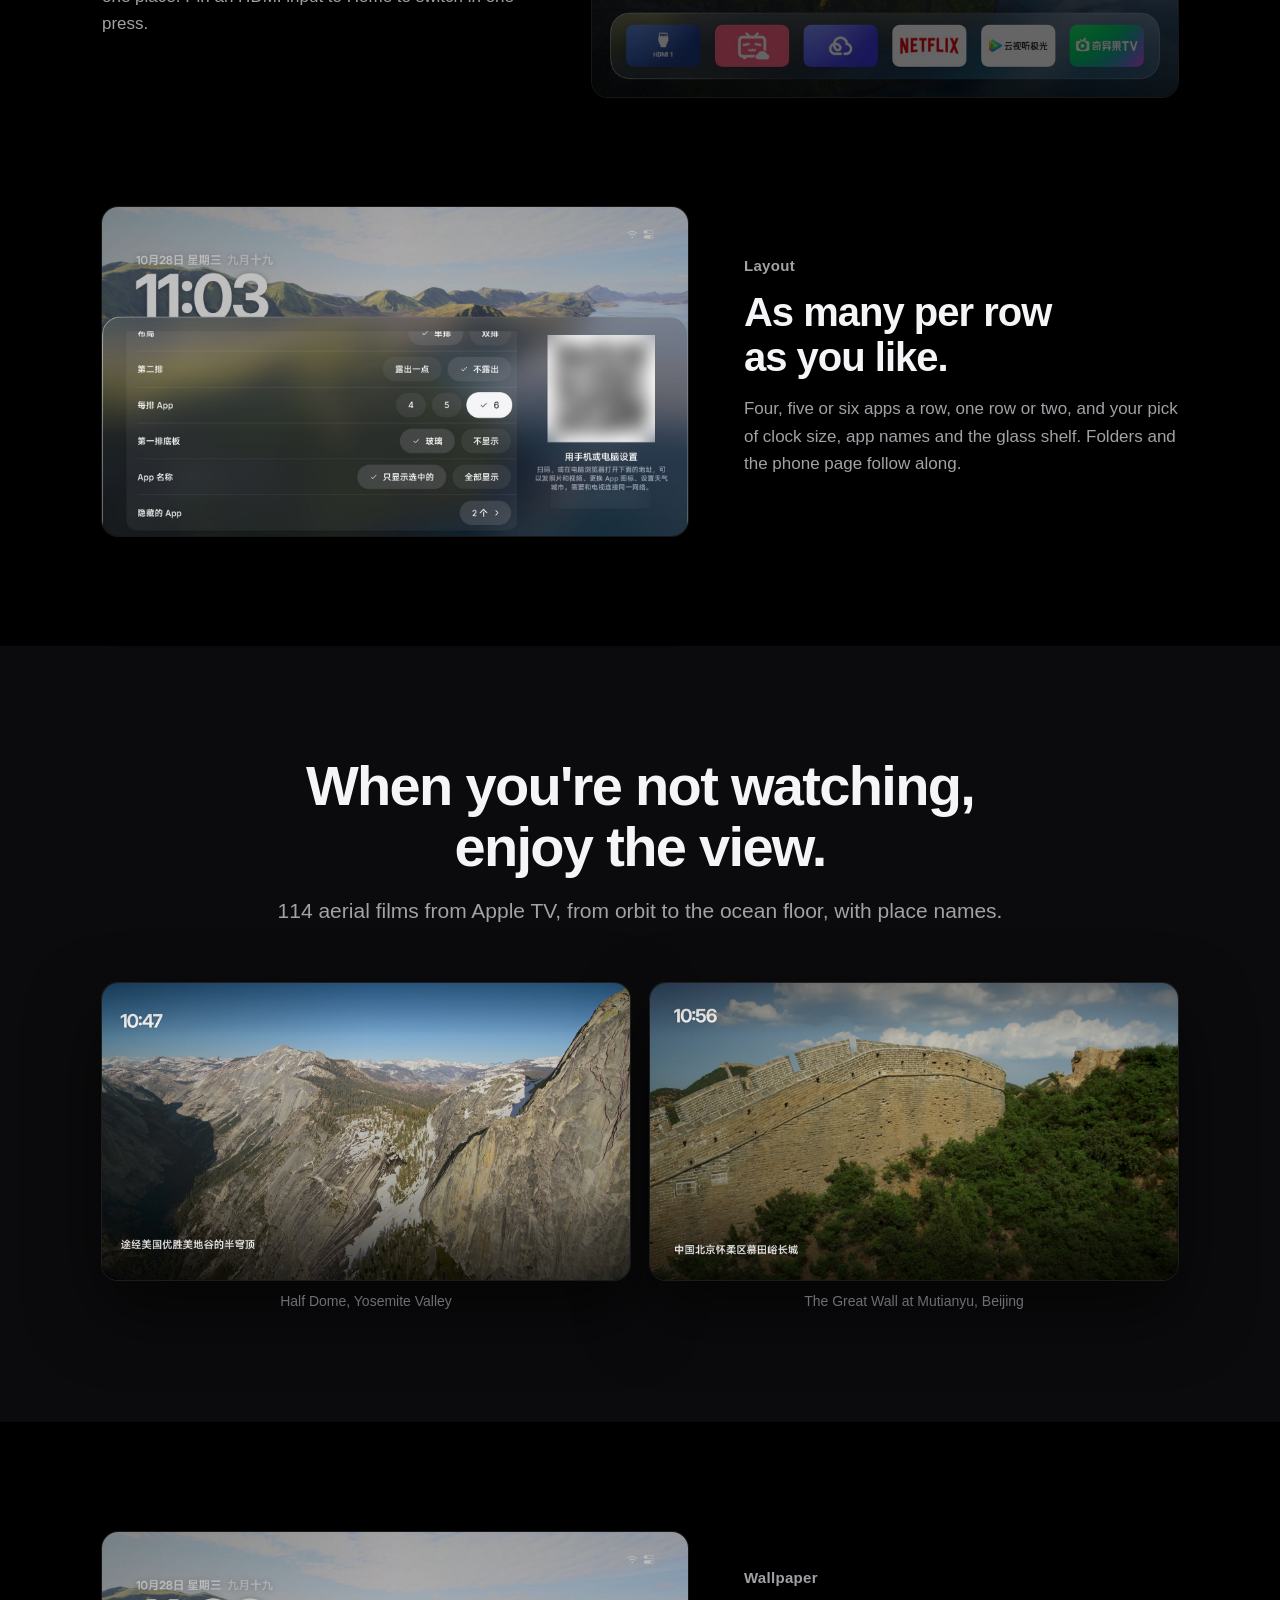
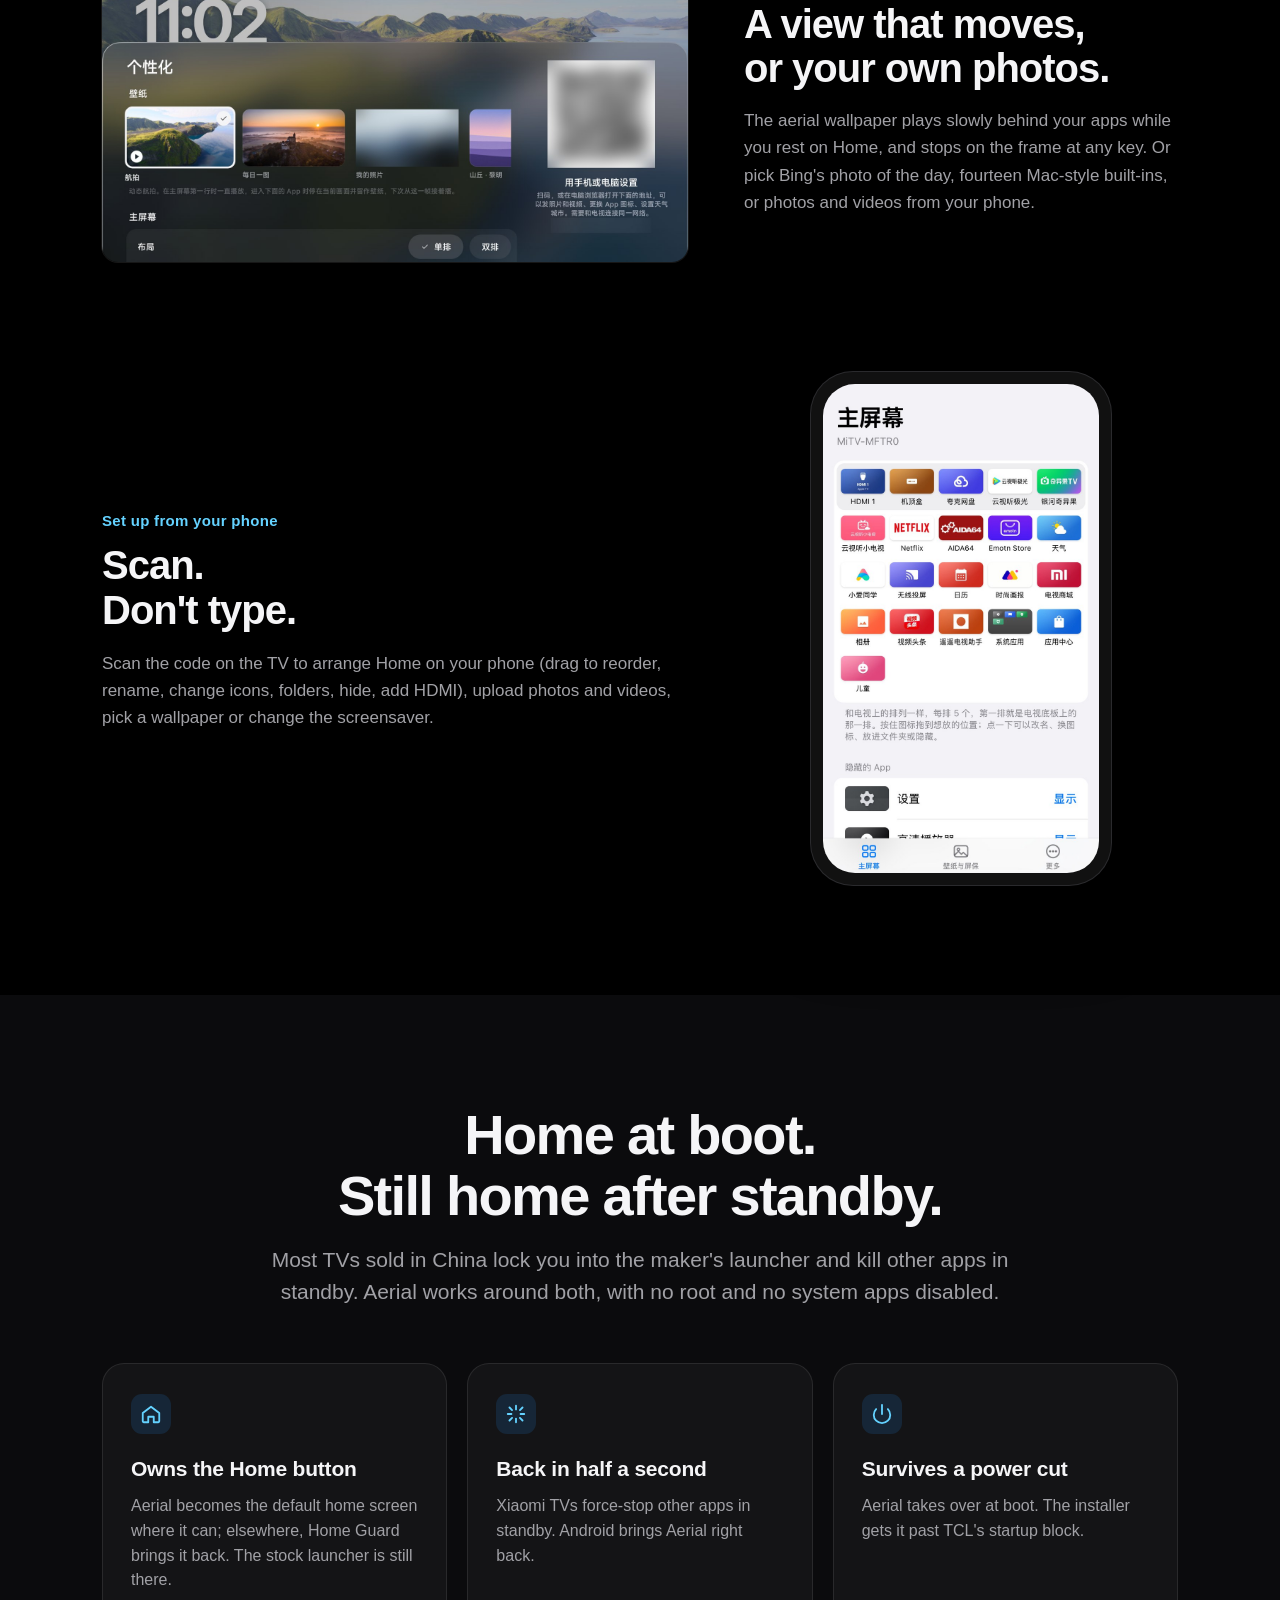
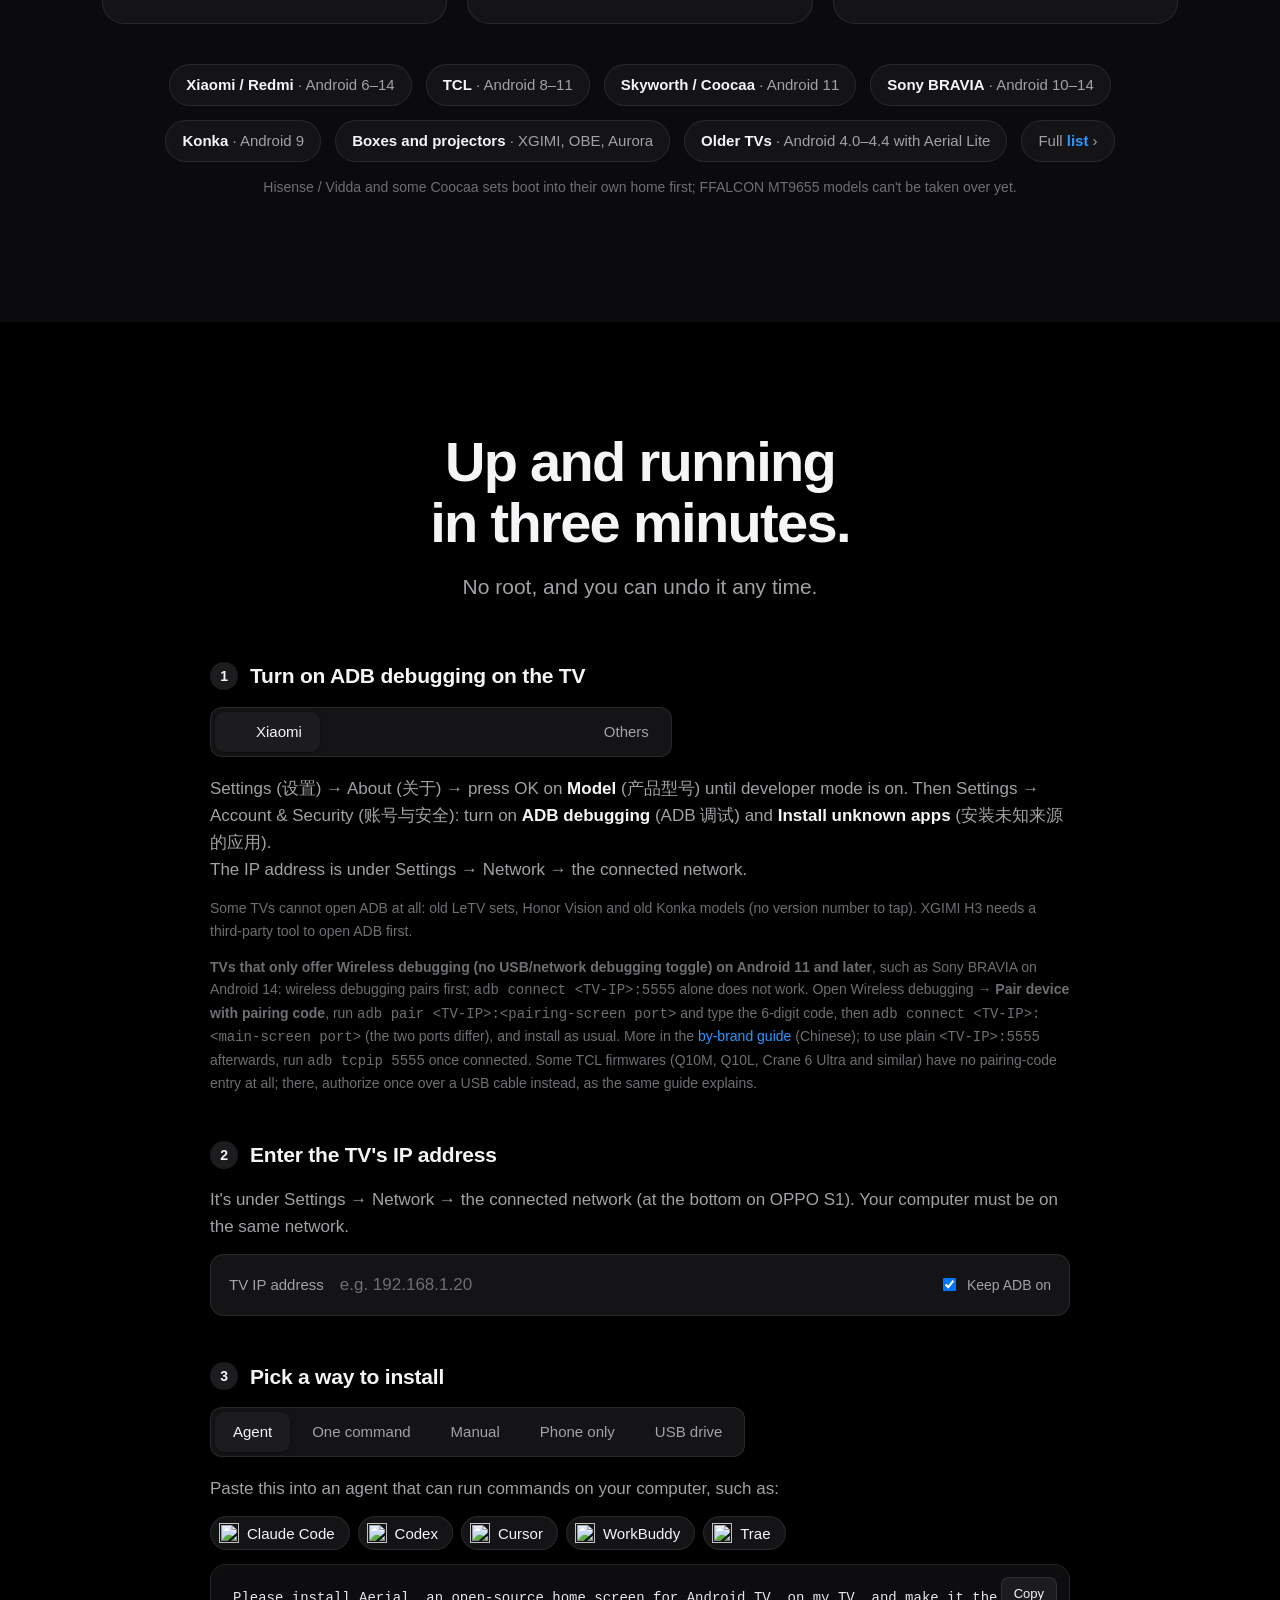
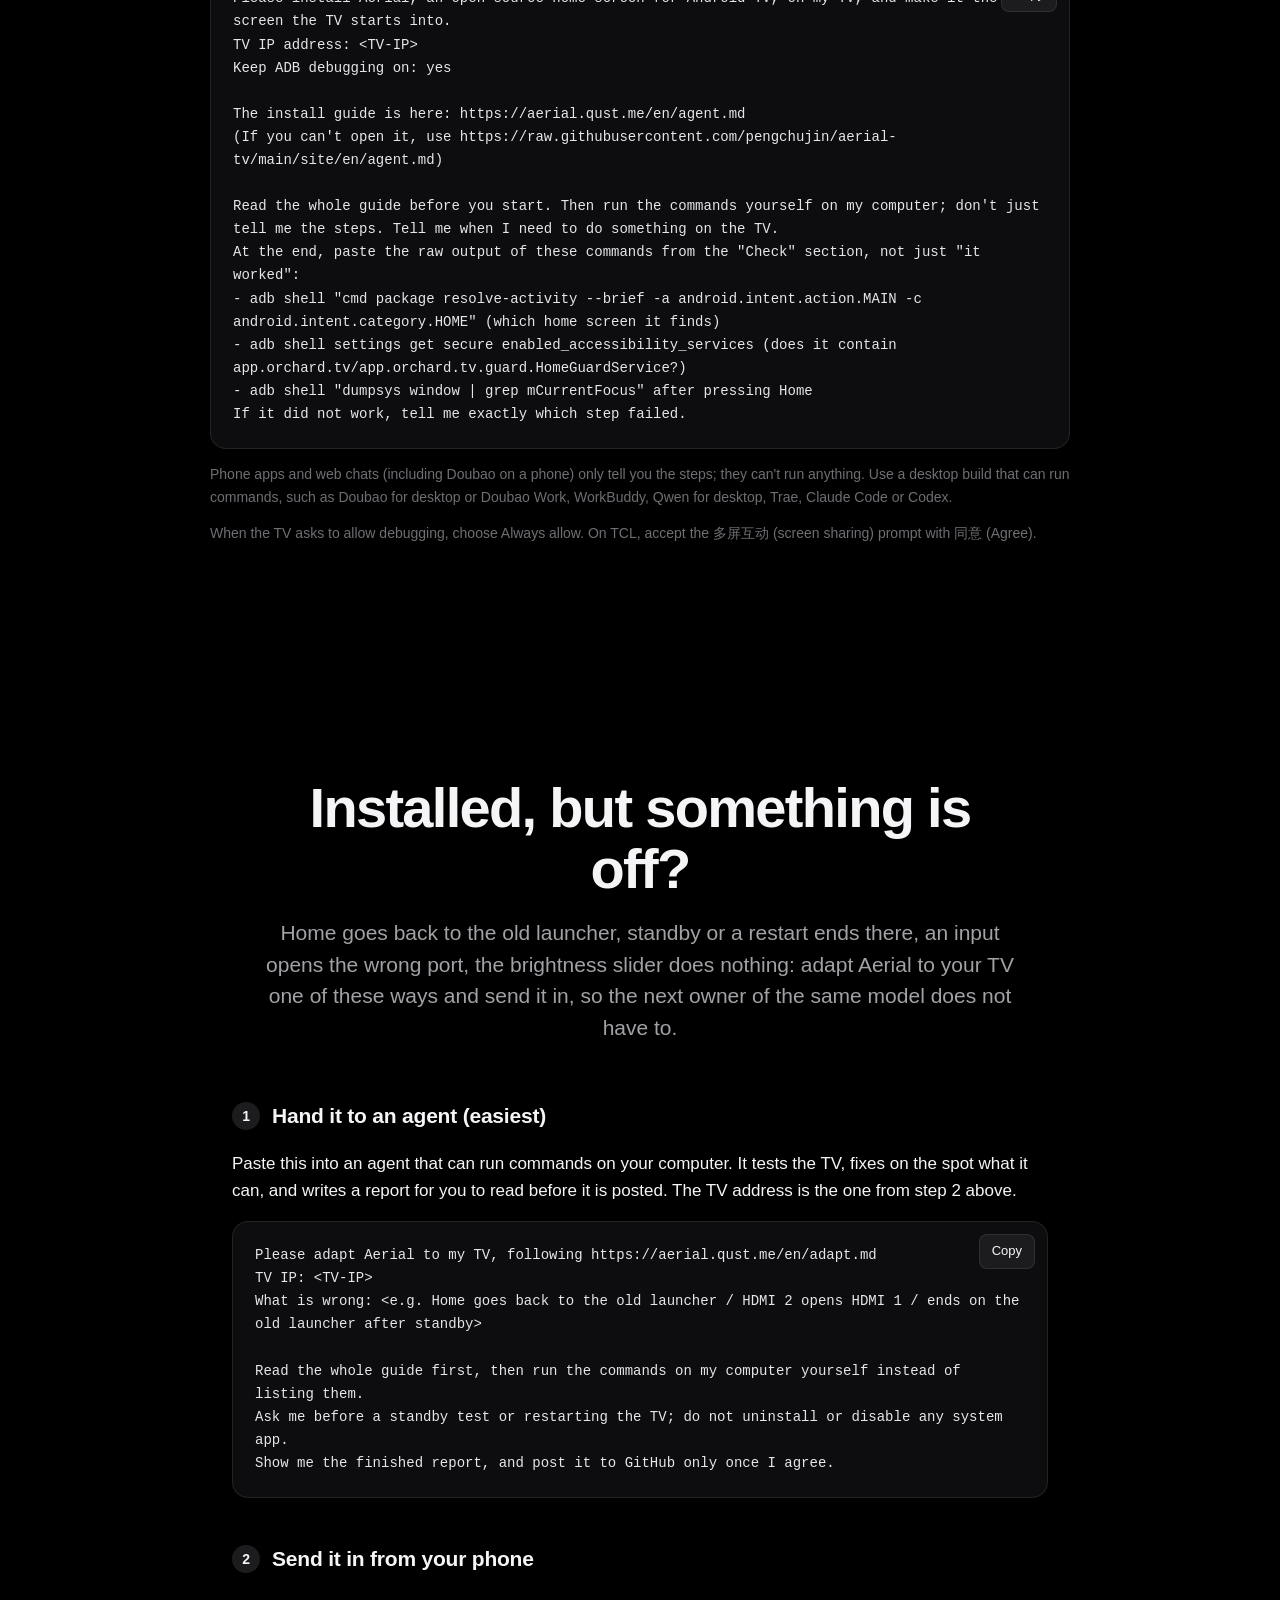
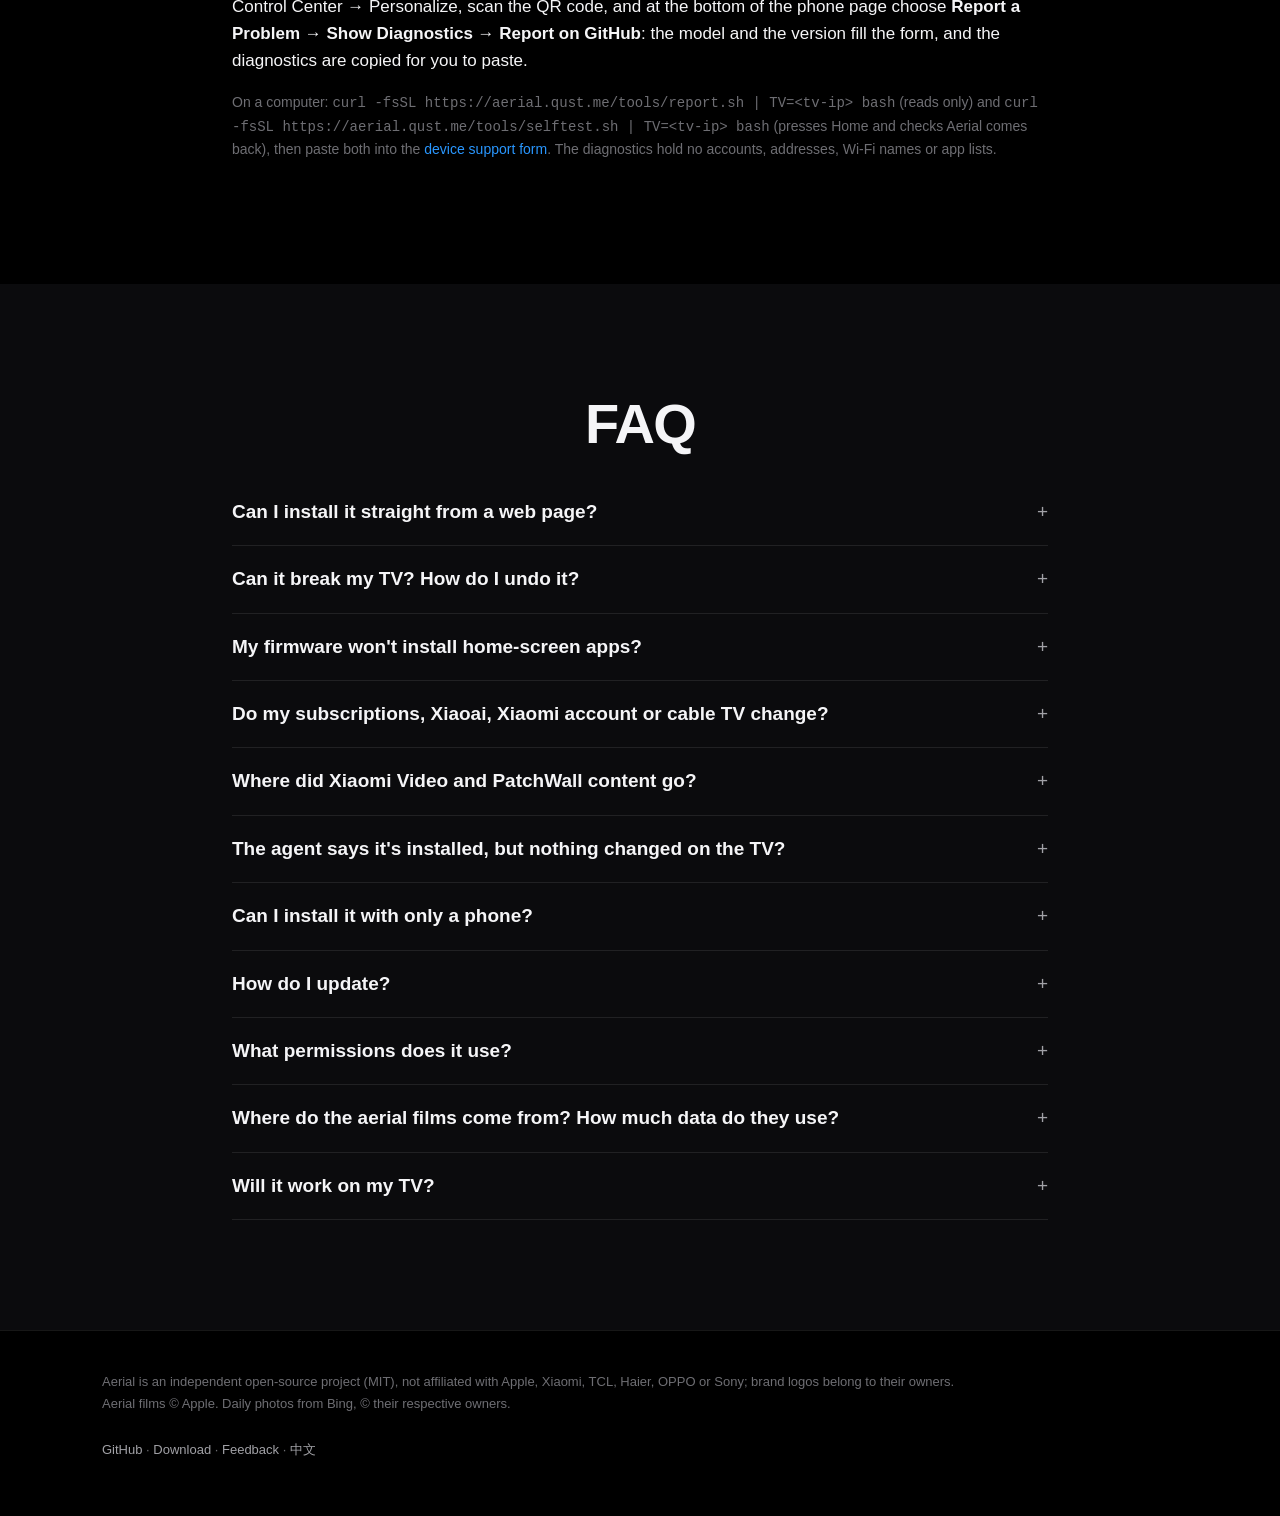
==== commit 89e103e5: "Docs: who must pair first, the allow-debugging prompt, manual 5555 note (#747, PR #783) Only Android" ====
--- a/site/en/index.html
+++ b/site/en/index.html
@@ -190,7 +190,7 @@
       <span class="chip"><b>Xiaomi / Redmi</b> · Android 6–14</span>
       <span class="chip"><b>TCL</b> · Android 8–11</span>
       <span class="chip"><b>Skyworth / Coocaa</b> · Android 11</span>
-      <span class="chip"><b>Sony BRAVIA</b> · Android 10–12</span>
+      <span class="chip"><b>Sony BRAVIA</b> · Android 10–14</span>
       <span class="chip"><b>Konka</b> · Android 9</span>
       <span class="chip"><b>Boxes and projectors</b> · XGIMI, OBE, Aurora</span>
       <span class="chip"><b>Older TVs</b> · Android 4.0–4.4 with Aerial Lite</span>
@@ -222,7 +222,7 @@
       <div class="panel" data-panel="oppo"><p>Settings (设置) → System (系统) → About (关于本机) → <b>Model</b> (设备型号), press <b>Up, Up, Right, Right</b>, then OK. Then Settings → System → <b>Developer options</b> (开发者选项) and turn on <b>USB debugging</b> (USB 调试, sometimes called ADB debugging).<br>The IP address is at the <b>bottom</b> of Settings → Network → the connected network.</p></div>
       <div class="panel" data-panel="other"><p>Settings → Device Preferences → About → press <b>Build</b> (not Android version) 7 times, then turn on <b>USB debugging</b> in Developer options.<br>The IP address is under Settings → Network → the connected network.</p></div>
       <p class="note">Some TVs cannot open ADB at all: old LeTV sets, Honor Vision and old Konka models (no version number to tap). XGIMI H3 needs a third-party tool to open ADB first.</p>
-      <p class="note"><b>Sony BRAVIA on Android 14 and other Android 11+ TVs</b>: wireless debugging pairs first; <code>adb connect &lt;TV-IP&gt;:5555</code> alone does not work. Open Wireless debugging → <b>Pair device with pairing code</b>, run <code>adb pair &lt;TV-IP&gt;:&lt;pairing-screen port&gt;</code> and type the 6-digit code, then <code>adb connect &lt;TV-IP&gt;:&lt;main-screen port&gt;</code> (the two ports differ), and install as usual. More in the <a href="https://github.com/pengchujin/aerial-tv/blob/main/docs/devices/adb-by-brand.md">by-brand guide</a> (Chinese); to use plain <code>&lt;TV-IP&gt;:5555</code> afterwards, run <code>adb tcpip 5555</code> once connected.</p>
+      <p class="note"><b>TVs that only offer Wireless debugging (no USB/network debugging toggle) on Android 11 and later</b>, such as Sony BRAVIA on Android 14: wireless debugging pairs first; <code>adb connect &lt;TV-IP&gt;:5555</code> alone does not work. Open Wireless debugging → <b>Pair device with pairing code</b>, run <code>adb pair &lt;TV-IP&gt;:&lt;pairing-screen port&gt;</code> and type the 6-digit code, then <code>adb connect &lt;TV-IP&gt;:&lt;main-screen port&gt;</code> (the two ports differ), and install as usual. More in the <a href="https://github.com/pengchujin/aerial-tv/blob/main/docs/devices/adb-by-brand.md">by-brand guide</a> (Chinese); to use plain <code>&lt;TV-IP&gt;:5555</code> afterwards, run <code>adb tcpip 5555</code> once connected. Some TCL firmwares (Q10M, Q10L, Crane 6 Ultra and similar) have no pairing-code entry at all; there, authorize once over a USB cable instead, as the same guide explains.</p>
 
       <h3 class="step"><span>2</span>Enter the TV's IP address</h3>
       <p class="hint">It's under Settings → Network → the connected network (at the bottom on OPPO S1). Your computer must be on the same network.</p>
@@ -257,11 +257,13 @@
       <div class="panel" data-panel="cli">
         <p>Run it in a macOS or Linux terminal; it downloads adb if you don't have it. On Windows, use an agent.</p>
         <div class="code"><button class="copy" data-copy="cmd">Copy</button><pre id="cmd"></pre></div>
+        <p class="note">TVs that only offer Wireless debugging pair first: with a pairing-code entry, set the <code>ADB_PAIR</code>, <code>ADB_CODE</code> and <code>ADB_CONNECT</code> variables before running (the README shows how) and the script pairs and switches back to 5555 for you; without a pairing-code entry (TCL Q10M, Q10L, Crane 6 Ultra and similar), connect the TV once with a USB cable as in the <a href="https://github.com/pengchujin/aerial-tv/blob/main/docs/devices/adb-by-brand.md">by-brand guide</a> (Chinese) and run <code>adb tcpip 5555</code>.</p>
       </div>
 
       <div class="panel" data-panel="manual">
         <p>Download <a href="../download/aerial-standard.apk"><b>aerial-standard.apk</b></a>, then run:</p>
         <div class="code"><button class="copy" data-copy="manualcmd">Copy</button><pre id="manualcmd"></pre></div>
+        <p class="note">TVs that only offer Wireless debugging (step 1) come in two kinds:<br><b>With a pairing-code entry</b> (Sony BRAVIA on Android 14 and similar): pair first as in step 1, then run <code>adb tcpip 5555</code> once connected, so the first line of the commands is 5555; without that, use the IP:port from the main Wireless debugging screen on the first line.<br><b>Without a pairing-code entry</b> (TCL Q10M, Q10L, Crane 6 Ultra and similar): follow the <a href="https://github.com/pengchujin/aerial-tv/blob/main/docs/devices/adb-by-brand.md">by-brand guide</a> (Chinese) and connect the TV to a computer with a USB cable, then run <code>adb tcpip 5555</code> once authorized; until you do, the first line's <code>:5555</code> will not connect.</p>
       </div>
 
       <div class="panel" data-panel="phone">
